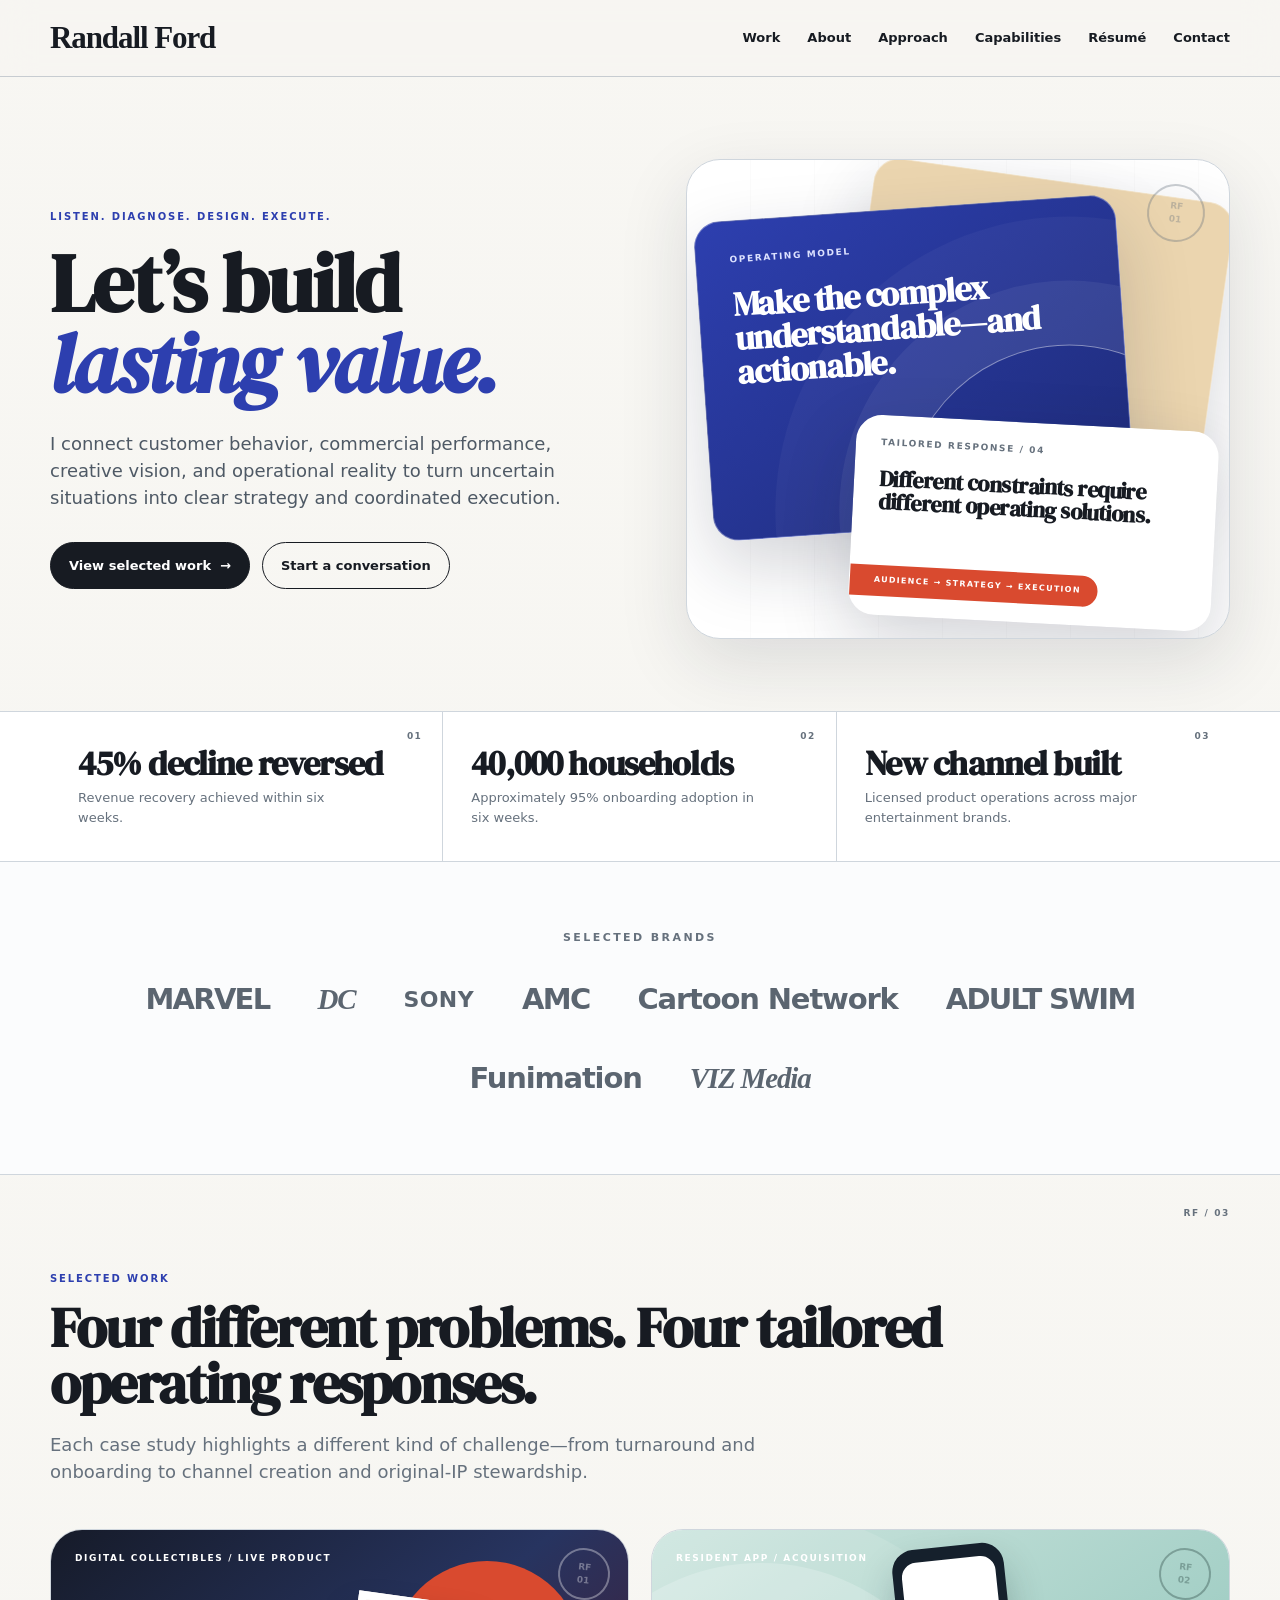
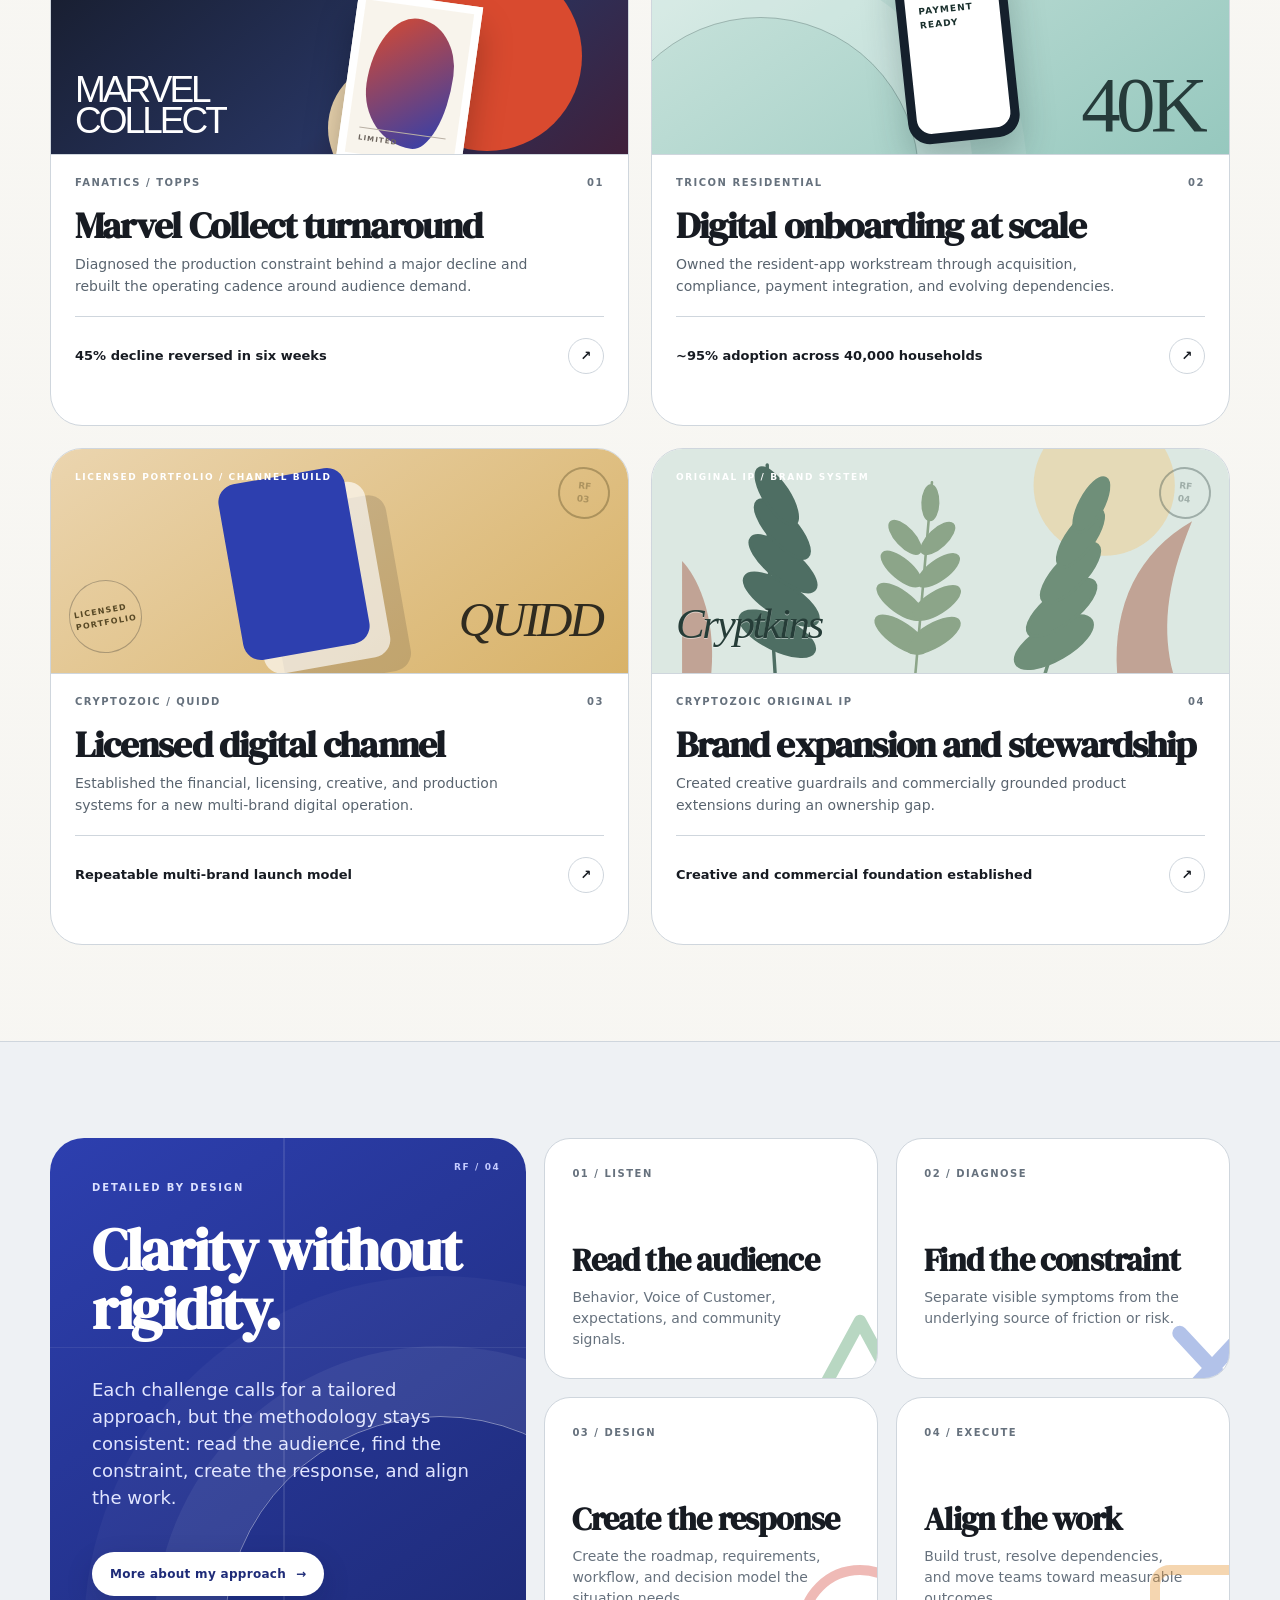
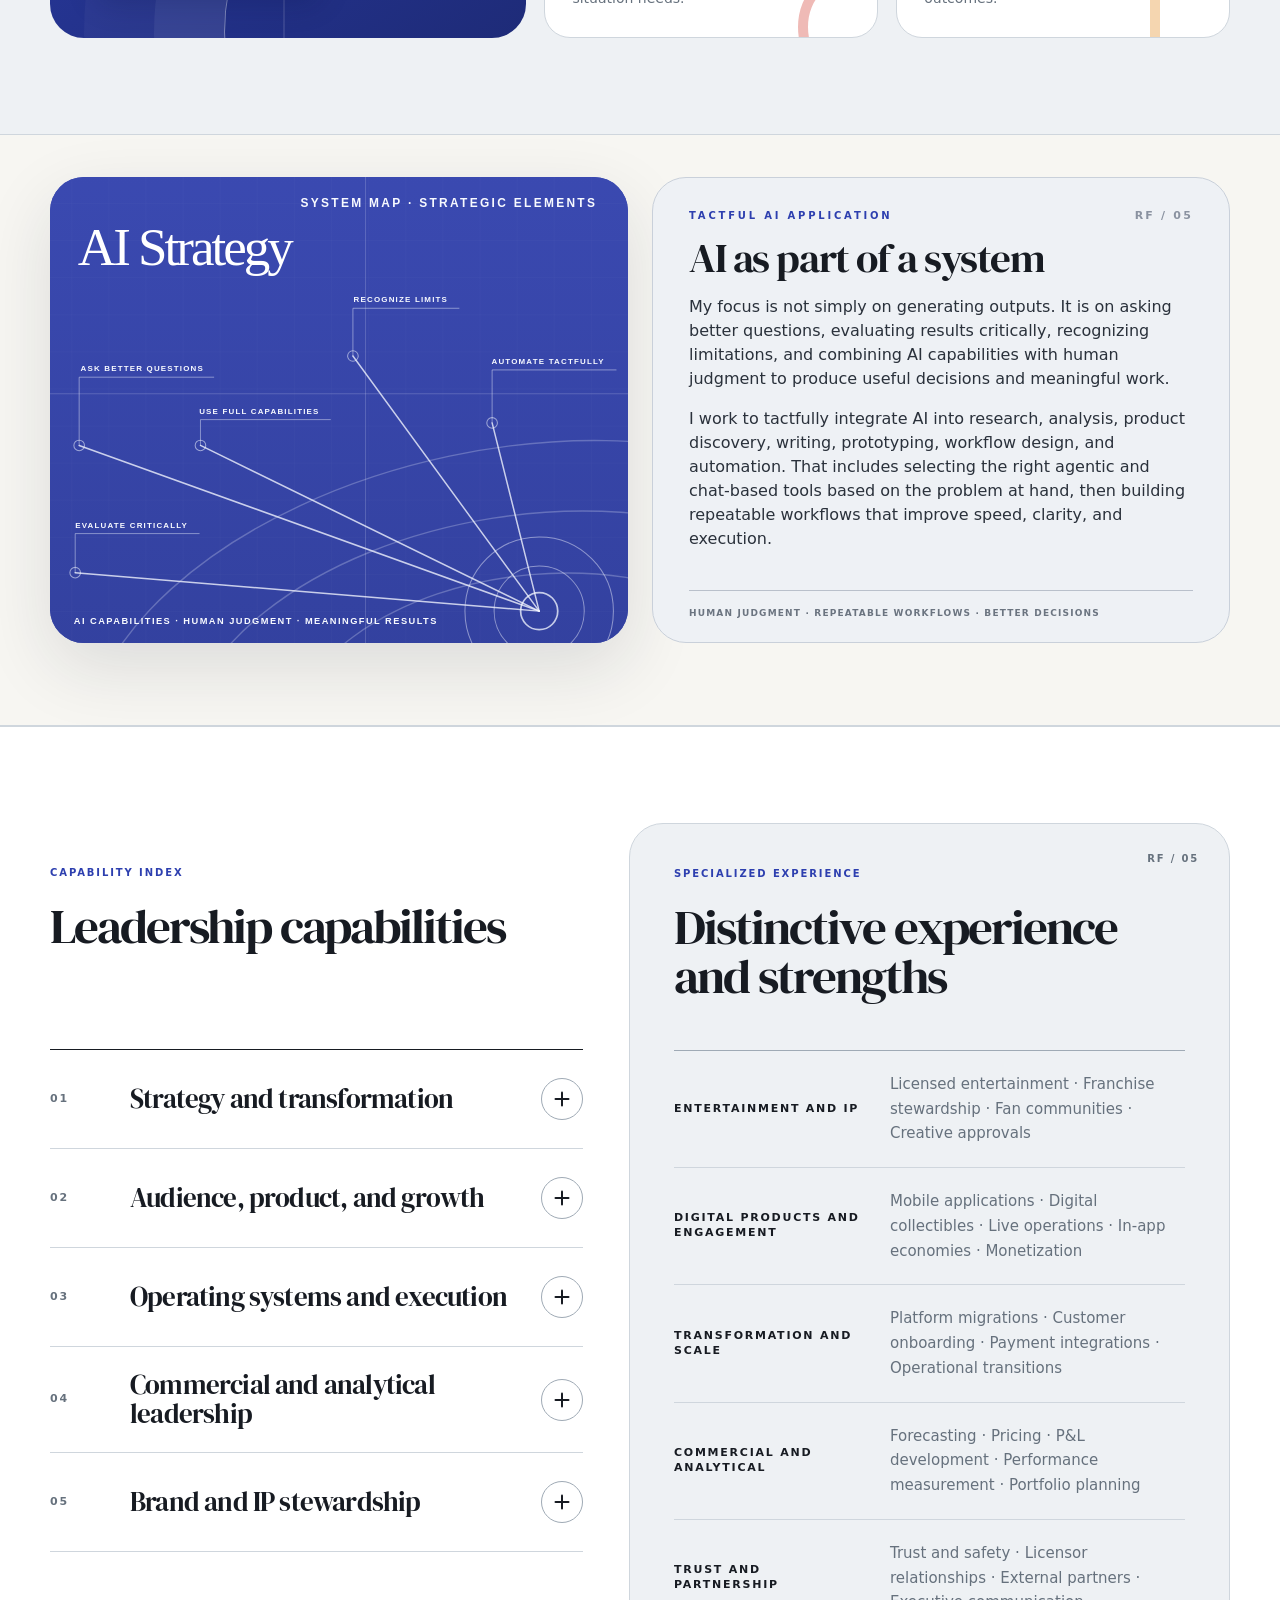
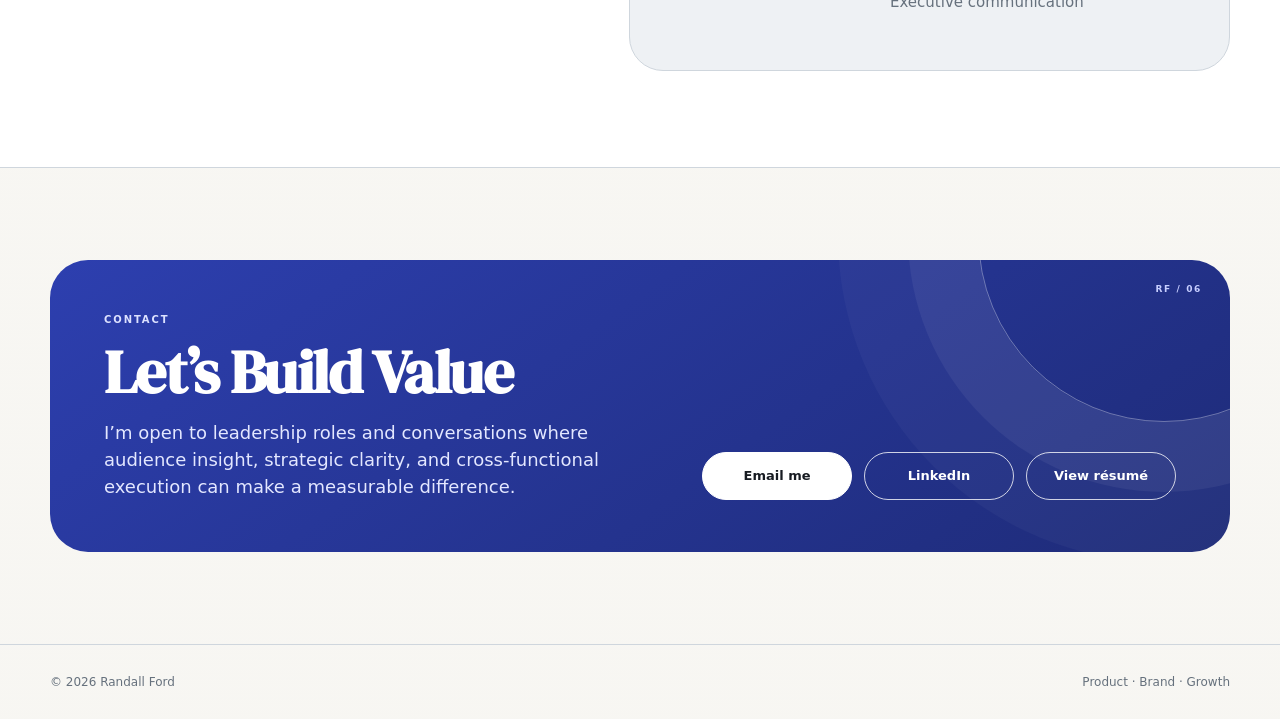
==== index.html @ 9a91af8d "Removing an extraneous line Removing an extraneous line" ====
<!DOCTYPE html>

<html lang="en">
<head>
<meta charset="utf-8"/>
<meta content="width=device-width,initial-scale=1" name="viewport"/>
<title>Randall Ford — Product, Brand, and Growth Leadership</title>
<link href="https://rchhf-7.github.io/" rel="canonical"/>
<meta content="website" property="og:type"/>
<meta content="https://rchhf-7.github.io/" property="og:url"/>
<meta content="Randall Ford — Product, Brand, and Growth Leadership" property="og:title"/>
<meta content="Product, brand, and growth leadership across entertainment, gaming, licensed brands, and digital products." property="og:description"/>
<meta content="summary_large_image" name="twitter:card"/>
<link href="data:image/svg+xml,%3Csvg xmlns='http://www.w3.org/2000/svg' viewBox='0 0 32 32'%3E%3Crect width='32' height='32' rx='7' fill='%231E2B78'/%3E%3Ccircle cx='24' cy='9' r='3' fill='%23D94A2F'/%3E%3Ctext x='6' y='24' font-family='Georgia,serif' font-size='20' font-weight='700' fill='%23FFFFFF'%3ER%3C/text%3E%3C/svg%3E" rel="icon"/>
<link href="apple-touch-icon.png" rel="apple-touch-icon"/>
<meta content="Product, brand, and growth leadership across entertainment, gaming, licensed brands, and digital products." name="description"/>
<link href="https://fonts.googleapis.com" rel="preconnect"/>
<link crossorigin="" href="https://fonts.gstatic.com" rel="preconnect"/>
<link href="https://fonts.googleapis.com/css2?family=DM+Serif+Display:ital@0;1&amp;display=swap" rel="stylesheet"/>
<style>
:root{
  --paper:#F7F6F2;
  --paper-2:#EEF1F4;
  --paper-3:#E5E9ED;
  --ink:#171B22;
  --ink-2:#2A313B;
  --muted:#66717D;
  --line:#CFD6DD;
  --line-dark:#9FAAB5;
  --ultra:#2D3FAF;
  --ultra-dark:#1E2B78;
  --ultra-soft:#E5E9FF;
  --vermilion:#D94A2F;
  --mint:#CFE5DE;
  --sand:#EBD5AF;
  --lilac:#D9CCEA;
  --rose:#E8C9D2;
  --white:#FFFFFF;
  --shadow:0 24px 70px rgba(27,34,48,.12);
  --max:1180px;
}
*{box-sizing:border-box}
html{scroll-behavior:smooth}
body{
  margin:0;
  background:
    linear-gradient(rgba(247,246,242,.96),rgba(247,246,242,.96)),
    repeating-linear-gradient(0deg,rgba(23,27,34,.035) 0 1px,transparent 1px 5px);
  color:var(--ink);
  font-family:Inter, ui-sans-serif, system-ui,-apple-system,BlinkMacSystemFont,"Segoe UI",sans-serif;
  line-height:1.5;
}
a{color:inherit;text-decoration:none}
button{font:inherit}
img{max-width:100%;display:block}
.wrap{width:min(var(--max),calc(100% - 48px));margin-inline:auto}
.serif{font-family:"Bodoni 72","Bodoni MT",Didot,Georgia,serif}
.skip{position:absolute;left:-999px;top:auto}
.skip:focus{left:12px;top:12px;background:white;border:1px solid var(--ink);padding:10px 14px;z-index:1000}

/* nav */
.nav{
  position:sticky;top:0;z-index:40;
  background:rgba(247,246,242,.9);
  backdrop-filter:blur(16px);
  border-bottom:1px solid rgba(159,170,181,.55);
}
.nav__inner{height:76px;display:flex;align-items:center;justify-content:space-between;gap:24px}
.brand{
  font-family:"Bodoni 72","Bodoni MT",Didot,Georgia,serif;
  font-weight:700;font-size:31px;letter-spacing:-.045em;
}
.nav__links{display:flex;gap:27px;align-items:center;font-size:13px;font-weight:750}
.nav__links a{position:relative}
.nav__links a:after{content:"";position:absolute;left:0;right:100%;bottom:-6px;height:1px;background:var(--ultra);transition:.22s}
.nav__links a:hover:after{right:0}
.nav__index{font-size:10px;letter-spacing:.18em;text-transform:uppercase;color:var(--muted);font-weight:800}
.nav__toggle{display:none;border:0;background:none;font-size:24px}

/* recurring labels */
.kicker,.eyebrow{
  font-size:10px;font-weight:850;text-transform:uppercase;letter-spacing:.19em;color:var(--ultra);
}
.editorial-index{
  font-size:10px;font-weight:850;text-transform:uppercase;letter-spacing:.17em;color:var(--muted);
}
.rule-label{display:flex;align-items:center;gap:14px}
.rule-label:after{content:"";height:1px;background:var(--line);flex:1}

/* hero */
.hero{padding:82px 0 72px;overflow:hidden}
.hero__grid{display:grid;grid-template-columns:1.02fr .98fr;gap:70px;align-items:center}
.hero__copy{position:relative}
.hero__copy:before{
  content:"RF / 01";position:absolute;right:10px;top:0;
  font-size:10px;font-weight:800;letter-spacing:.18em;color:var(--muted);
}
.hero h1{
  font-family:"Bodoni 72","Bodoni MT",Didot,Georgia,serif;
  font-size:clamp(58px,6.4vw,96px);
  line-height:.94;letter-spacing:-.058em;
  margin:19px 0 26px;max-width:790px;
}
.hero h1 em{font-style:italic;color:var(--ultra)}
.hero__lead{font-size:18px;color:#4E5965;max-width:680px;margin:0 0 31px}
.hero__actions{display:flex;gap:12px;flex-wrap:wrap}
.btn{
  display:inline-flex;align-items:center;justify-content:center;gap:9px;
  border:1px solid var(--ink);border-radius:999px;
  padding:13px 18px;font-size:13px;font-weight:850;
  transition:.22s ease;
}
.btn:hover{transform:translateY(-2px)}
.btn--primary{background:var(--ink);color:white}
.btn--light{background:white;border-color:white;color:var(--ink)}
.btn--ghost{background:transparent}

/* Hero art */
.hero-art{
  min-height:550px;position:relative;border:1px solid var(--line);
  border-radius:34px;background:var(--white);overflow:hidden;box-shadow:var(--shadow);
}
.hero-art:before{
  content:"";position:absolute;inset:0;
  background:repeating-linear-gradient(90deg,transparent 0 63px,rgba(23,27,34,.035) 64px);
  pointer-events:none;
}
.art-sheet{
  position:absolute;border:1px solid rgba(255,255,255,.35);border-radius:26px;
  box-shadow:0 28px 70px rgba(24,30,50,.18);
}
.art-sheet--back{
  width:67%;height:63%;right:2%;top:4%;
  background:var(--sand);transform:rotate(8deg);
}
.art-sheet--mid{
  width:72%;height:68%;left:4%;top:13%;
  background:linear-gradient(145deg,var(--ultra),var(--ultra-dark));color:white;
  transform:rotate(-4deg);padding:34px;overflow:hidden;
}
.art-sheet--mid:before{
  content:"";position:absolute;width:330px;height:330px;border-radius:50%;
  right:-100px;bottom:-160px;border:1px solid rgba(255,255,255,.45);
  box-shadow:0 0 0 64px rgba(255,255,255,.06),0 0 0 128px rgba(255,255,255,.035);
}
.art-sheet--mid small{font-size:9px;text-transform:uppercase;letter-spacing:.18em;font-weight:850;color:#DDE2FF}
.art-sheet--mid strong{
  display:block;font-family:"Bodoni 72","Bodoni MT",Didot,Georgia,serif;
  font-size:43px;line-height:.99;letter-spacing:-.045em;
  margin-top:102px;max-width:350px;position:relative;
}
.art-sheet--front{
  width:59%;height:45%;right:6%;bottom:6%;
  background:white;transform:rotate(3deg);padding:26px;
}
.art-sheet--front .tiny{font-size:9px;letter-spacing:.18em;text-transform:uppercase;color:var(--muted);font-weight:850}
.art-sheet--front h3{
  font-family:"Bodoni 72","Bodoni MT",Didot,Georgia,serif;
  font-size:31px;line-height:1.02;margin:45px 0 12px;letter-spacing:-.035em;
}
.art-sheet--front p{font-size:13px;color:var(--muted);max-width:290px}
.art-tab{
  position:absolute;left:0;bottom:20px;background:var(--vermilion);color:white;
  padding:9px 16px 9px 20px;font-size:9px;font-weight:850;text-transform:uppercase;letter-spacing:.16em;
  border-radius:0 999px 999px 0;
}
.art-stamp{
  position:absolute;right:24px;top:24px;width:58px;height:58px;border:1px solid var(--line-dark);
  border-radius:50%;display:grid;place-items:center;font-size:9px;font-weight:900;color:var(--muted);
  transform:rotate(10deg);
}

/* proof */
.proof{background:white;border-block:1px solid var(--line)}
.proof__grid{display:grid;grid-template-columns:repeat(3,1fr)}
.proof__item{padding:34px 28px;border-right:1px solid var(--line);position:relative}
.proof__item:last-child{border-right:0}
.proof__item:before{
  content:attr(data-index);position:absolute;right:20px;top:18px;
  font-size:9px;font-weight:850;letter-spacing:.16em;color:var(--muted)
}
.proof__item strong{
  display:block;font-family:"Bodoni 72","Bodoni MT",Didot,Georgia,serif;
  font-size:34px;line-height:1.02;letter-spacing:-.035em;
}
.proof__item span{display:block;color:var(--muted);font-size:13px;margin-top:8px;max-width:290px}

/* brands */
.brands{padding:68px 0 73px;background:#FBFCFD;border-bottom:1px solid var(--line)}
.brands__title{text-align:center;color:var(--muted);font-size:11px;font-weight:900;text-transform:uppercase;letter-spacing:.22em;margin-bottom:31px}
.brands__row{
  display:flex;justify-content:center;align-items:center;gap:36px 48px;flex-wrap:wrap;
}
.brands__row span{color:#5B6570;font-size:29px;letter-spacing:-.04em;font-weight:800;white-space:nowrap}
.brands__row .serifmark{font-family:Georgia,serif;font-style:italic;font-weight:700}
.brands__row .wide{letter-spacing:.02em;font-size:22px}
.brands__row .condensed{font-stretch:condensed;text-transform:uppercase;letter-spacing:-.06em}

/* sections */
.section{padding:96px 0}
.section--cool{background:var(--paper-2);border-block:1px solid var(--line)}
.section__head{
  display:grid;grid-template-columns:.72fr 1.28fr;gap:70px;align-items:start;margin-bottom:43px
}
.section__head h2,.work__intro h2{
  font-family:"Bodoni 72","Bodoni MT",Didot,Georgia,serif;
  font-size:56px;line-height:1;letter-spacing:-.045em;margin:14px 0 0;
}
.section__head p{font-size:19px;color:var(--muted);margin:8px 0 0;max-width:720px}
.section__head strong{color:var(--ink)}

/* operating model */
.operating{
  display:grid;grid-template-columns:.82fr 1.18fr;gap:18px;
}
.operating__feature{
  min-height:500px;border-radius:34px;padding:42px;
  background:linear-gradient(145deg,var(--ultra),var(--ultra-dark));color:white;
  position:relative;overflow:hidden;
}
.operating__feature:before{
  content:"";position:absolute;inset:0;
  background:
    linear-gradient(90deg,transparent 0 49%,rgba(255,255,255,.1) 49% 49.3%,transparent 49.3%),
    linear-gradient(0deg,transparent 0 58%,rgba(255,255,255,.08) 58% 58.3%,transparent 58.3%);
}
.operating__feature:after{
  content:"";position:absolute;width:430px;height:430px;border-radius:50%;
  right:-130px;bottom:-210px;border:1px solid rgba(255,255,255,.42);
  box-shadow:0 0 0 70px rgba(255,255,255,.06),0 0 0 140px rgba(255,255,255,.035);
}
.operating__feature .eyebrow{color:#DBE0FF}
.operating__feature h2{
  font-family:"Bodoni 72","Bodoni MT",Didot,Georgia,serif;
  font-size:58px;line-height:.98;letter-spacing:-.045em;
  margin:26px 0 20px;max-width:560px;position:relative
}
.operating__feature p{font-size:18px;color:#E1E5FF;max-width:520px;position:relative}
.operating__feature .feature-index{
  position:absolute;right:26px;top:23px;font-size:9px;letter-spacing:.18em;color:#C5CCFF;font-weight:850
}
.operating__steps{display:grid;grid-template-columns:1fr 1fr;gap:18px}
.step{
  background:white;border:1px solid var(--line);border-radius:26px;
  padding:27px;min-height:240px;position:relative;overflow:hidden;
  transition:.24s ease;
}
.step:hover{transform:translateY(-4px);box-shadow:0 18px 42px rgba(27,34,48,.1)}
.step:after{
  content:"";position:absolute;width:120px;height:120px;border-radius:50%;
  right:-50px;bottom:-60px;background:var(--ultra-soft);transition:.24s
}
.step:hover:after{transform:scale(1.18)}
.step__num{font-size:10px;font-weight:900;letter-spacing:.15em;color:var(--muted);text-transform:uppercase}
.step h3{
  font-family:"Bodoni 72","Bodoni MT",Didot,Georgia,serif;
  font-size:32px;line-height:1.03;margin:63px 0 10px;letter-spacing:-.035em;
}
.step p{font-size:14px;color:var(--muted);margin:0;max-width:260px}

/* work */
.work__intro{max-width:920px;margin-bottom:44px}
.work__intro p{font-size:18px;color:var(--muted);max-width:720px}
.work__grid{display:grid;grid-template-columns:1fr 1fr;gap:22px}
.case{
  min-height:465px;border:1px solid var(--line);border-radius:32px;background:white;
  position:relative;overflow:hidden;display:flex;flex-direction:column;
  transition:.28s ease;
}
.case:hover{transform:translateY(-5px);box-shadow:0 25px 65px rgba(27,34,48,.14)}
.case__visual{height:225px;position:relative;overflow:hidden;border-bottom:1px solid var(--line)}
.case__meta{display:flex;justify-content:space-between;align-items:center;padding:24px 28px 0}
.case__company{
  font-size:10px;font-weight:900;letter-spacing:.15em;text-transform:uppercase;color:var(--muted)
}
.case__number{font-size:10px;font-weight:900;letter-spacing:.16em;color:var(--muted)}
.case__body{padding:20px 28px 28px;display:flex;flex-direction:column;flex:1}
.case h3{
  font-family:"Bodoni 72","Bodoni MT",Didot,Georgia,serif;
  font-size:40px;line-height:1;letter-spacing:-.04em;margin:0 0 13px;
}
.case__body p{font-size:15px;color:#59646F;margin:0;max-width:470px}
.case__result{
  margin-top:auto;padding-top:25px;font-size:13px;font-weight:900;display:flex;justify-content:space-between;align-items:center
}
.case__result:after{content:"↗";width:34px;height:34px;border:1px solid var(--line);border-radius:50%;display:grid;place-items:center}
.case__hover{
  position:absolute;inset:auto 0 0;background:rgba(23,27,34,.96);color:white;
  padding:22px 28px;transform:translateY(100%);transition:.28s ease;
  font-size:12px;line-height:1.65;letter-spacing:.01em;
}
.case:hover .case__hover{transform:none}

/* project visuals */
.visual-label{
  position:absolute;left:24px;top:22px;color:white;font-size:9px;letter-spacing:.18em;text-transform:uppercase;font-weight:900;z-index:4
}
.visual-stamp{
  position:absolute;right:18px;top:18px;width:52px;height:52px;border:1px solid rgba(255,255,255,.5);
  color:white;border-radius:50%;display:grid;place-items:center;font-size:9px;font-weight:900;transform:rotate(8deg);z-index:4
}
.visual--marvel{background:linear-gradient(140deg,#161B29,#273460 60%,#40203B)}
.visual--marvel:before{
  content:"";position:absolute;width:190px;height:190px;border-radius:50%;right:8%;top:14%;
  background:var(--vermilion);box-shadow:-92px 72px 0 -28px var(--sand);
}
.visual--marvel:after{
  content:"MARVEL\A COLLECT";white-space:pre;position:absolute;left:24px;bottom:18px;color:white;
  font-family:"Arial Black",Arial,sans-serif;font-size:37px;line-height:.82;letter-spacing:-.08em
}
.marvel-card{
  position:absolute;right:27%;bottom:-14px;width:125px;height:170px;background:#F8F4EC;border:8px solid white;
  transform:rotate(8deg);box-shadow:0 22px 35px rgba(0,0,0,.28)
}
.marvel-card:before{content:"";position:absolute;inset:12px;background:linear-gradient(145deg,#D94A2F,#2D3FAF);border-radius:50% 50% 38% 62%/55% 40% 60% 45%}
.marvel-card:after{content:"LIMITED";position:absolute;left:11px;right:11px;bottom:11px;border-top:1px solid #B9B0A5;padding-top:5px;font-size:7px;letter-spacing:.16em;font-weight:900;color:#6D655E}

.visual--tricon{background:linear-gradient(145deg,#CDE5DE,#96C8BE)}
.visual--tricon:before{
  content:"";position:absolute;width:315px;height:315px;border-radius:50%;left:-50px;bottom:-180px;
  border:1px solid rgba(23,27,34,.22);box-shadow:0 0 0 54px rgba(255,255,255,.2),0 0 0 108px rgba(255,255,255,.1)
}
.visual--tricon:after{
  content:"40K";position:absolute;right:26px;bottom:10px;color:#263B3A;
  font-family:"Bodoni 72",Didot,Georgia,serif;font-size:79px;line-height:1;letter-spacing:-.06em
}
.tricon-phone{
  position:absolute;width:112px;height:195px;left:43%;top:16px;background:#15202C;border-radius:22px;padding:8px;
  transform:rotate(-6deg);box-shadow:0 20px 35px rgba(24,47,46,.25)
}
.tricon-phone:before{content:"";position:absolute;inset:13px 9px 10px;background:white;border-radius:15px}
.tricon-phone:after{
  content:"PAYMENT\A READY";white-space:pre;position:absolute;left:22px;top:56px;color:#1A302D;
  font-size:9px;font-weight:900;letter-spacing:.12em;line-height:1.55
}

.visual--quidd{background:linear-gradient(145deg,#EBD5AF,#D8B268)}
.visual--quidd:before{
  content:"";position:absolute;width:128px;height:178px;left:31%;top:26px;border-radius:18px;
  background:var(--ultra);transform:rotate(-10deg);box-shadow:18px 17px 0 rgba(255,255,255,.65),36px 34px 0 rgba(23,27,34,.14)
}
.visual--quidd:after{
  content:"QUIDD";position:absolute;right:26px;bottom:16px;color:#2F2B20;
  font-family:"Bodoni 72",Didot,Georgia,serif;font-size:49px;font-style:italic;letter-spacing:-.06em
}
.quidd-seal{
  position:absolute;left:18px;bottom:20px;width:73px;height:73px;border-radius:50%;border:1px solid rgba(23,27,34,.28);
  display:grid;place-items:center;color:#574825;font-size:8px;font-weight:900;letter-spacing:.15em;transform:rotate(-10deg)
}

.visual--cryptkins{background:linear-gradient(145deg,#E8C9D2,#D9CCEA)}
.visual--cryptkins:before{
  content:"";position:absolute;width:165px;height:125px;border-radius:54% 46% 42% 58%;
  background:#513A73;left:41%;top:55px;transform:rotate(-5deg);
}
.visual--cryptkins:after{
  content:"";position:absolute;width:31px;height:31px;border-radius:50%;background:white;left:49%;top:91px;
  box-shadow:53px 0 0 white,9px 5px 0 -9px #171B22,62px 5px 0 -9px #171B22;
}
.cryptkins-horns:before,.cryptkins-horns:after{
  content:"";position:absolute;width:38px;height:48px;background:#513A73;top:37px;border-radius:70% 30% 70% 30%
}
.cryptkins-horns:before{left:44%;transform:rotate(-28deg)}
.cryptkins-horns:after{left:59%;transform:rotate(28deg) scaleX(-1)}
.cryptkins-title{
  position:absolute;left:24px;bottom:17px;font-family:"Bodoni 72",Didot,Georgia,serif;
  color:#352640;font-size:44px;font-style:italic;letter-spacing:-.06em
}

/* capability index */
.capability{
  background:white;border-block:1px solid var(--line);
}
.capability__grid{display:grid;grid-template-columns:1.05fr .95fr;gap:70px}
.capability h2{
  font-family:"Bodoni 72","Bodoni MT",Didot,Georgia,serif;
  font-size:55px;line-height:1;letter-spacing:-.045em;margin:14px 0 35px;
}
.cap-list{border-top:1px solid var(--ink)}
.cap-row{
  display:grid;grid-template-columns:52px 1fr auto;gap:18px;align-items:center;
  padding:23px 0;border-bottom:1px solid var(--line)
}
.cap-row span{font-size:10px;letter-spacing:.15em;font-weight:900;color:var(--muted)}
.cap-row strong{font-family:"Bodoni 72",Didot,Georgia,serif;font-size:28px;letter-spacing:-.025em}
.cap-row i{
  font-style:normal;width:36px;height:36px;border:1px solid var(--line);border-radius:50%;display:grid;place-items:center;color:var(--ultra)
}
.exp-card{
  background:var(--paper-2);border:1px solid var(--line);border-radius:30px;padding:34px;position:relative;overflow:hidden
}
.exp-card:after{
  content:"RF / 05";position:absolute;right:23px;top:20px;font-size:9px;letter-spacing:.18em;color:var(--muted);font-weight:900
}
.exp-card h3{
  font-family:"Bodoni 72",Didot,Georgia,serif;font-size:36px;line-height:1.04;margin:15px 0 27px;letter-spacing:-.035em
}
.exp-group{display:grid;grid-template-columns:130px 1fr;gap:24px;padding:16px 0;border-top:1px solid var(--line)}
.exp-group b{font-size:10px;letter-spacing:.14em;text-transform:uppercase}
.exp-group p{margin:0;color:var(--muted);font-size:14px}

/* CTA */
.cta{padding:92px 0}
.cta__card{
  background:linear-gradient(145deg,var(--ultra),var(--ultra-dark));color:white;border-radius:38px;
  padding:58px 62px;display:grid;grid-template-columns:1fr auto;gap:48px;align-items:end;position:relative;overflow:hidden
}
.cta__card:before{
  content:"";position:absolute;width:370px;height:370px;border-radius:50%;right:-120px;top:-210px;
  border:1px solid rgba(255,255,255,.35);box-shadow:0 0 0 70px rgba(255,255,255,.055),0 0 0 140px rgba(255,255,255,.03)
}
.cta__card:after{content:"RF / 06";position:absolute;right:28px;top:23px;font-size:9px;letter-spacing:.18em;color:#C7CEFF;font-weight:900}
.cta h2{
  font-family:"Bodoni 72","Bodoni MT",Didot,Georgia,serif;
  font-size:61px;line-height:.98;letter-spacing:-.045em;margin:15px 0 18px
}
.cta p{font-size:18px;color:#E3E7FF;max-width:760px;margin:0}
.footer{padding:28px 0;border-top:1px solid var(--line);color:var(--muted);font-size:12px}
.footer__inner{display:flex;justify-content:space-between;gap:20px}

/* responsive */
@media(max-width:980px){
  .hero__grid,.section__head,.operating,.capability__grid{grid-template-columns:1fr}
  .hero-art{min-height:500px}
  .proof__grid{grid-template-columns:1fr}
  .proof__item{border-right:0;border-bottom:1px solid var(--line)}
  .proof__item:last-child{border-bottom:0}
  .operating__feature{min-height:420px}
  .work__grid{grid-template-columns:1fr}
  .case{min-height:445px}
}
@media(max-width:720px){
  .wrap{width:min(var(--max),calc(100% - 28px))}
  .nav__links{display:none}
  .nav__toggle{display:block}
  .nav__index{display:none}
  .hero{padding:52px 0 56px}
  .hero__grid{gap:40px}
  .hero h1{font-size:52px}
  .hero__lead{font-size:16px}
  .hero__copy:before{display:none}
  .hero-art{min-height:420px;border-radius:26px}
  .art-sheet--back{width:72%;height:58%;right:-4%;top:4%}
  .art-sheet--mid{width:78%;height:66%;left:2%;padding:25px}
  .art-sheet--mid strong{font-size:34px;margin-top:74px}
  .art-sheet--front{width:72%;height:44%;right:3%;padding:20px}
  .art-sheet--front h3{font-size:25px;margin-top:32px}
  .art-stamp{width:48px;height:48px}
  .brands{padding:55px 0}
  .brands__row{gap:22px 28px}
  .brands__row span{font-size:24px}
  .section{padding:70px 0}
  .section__head h2,.work__intro h2,.capability h2{font-size:44px}
  .section__head{gap:18px;margin-bottom:32px}
  .section__head p{font-size:16px}
  .operating__feature{padding:31px;min-height:385px;border-radius:28px}
  .operating__feature h2{font-size:45px}
  .operating__steps{grid-template-columns:1fr}
  .step{min-height:195px}
  .step h3{margin-top:42px}
  .case{min-height:470px;border-radius:26px}
  .case__visual{height:215px}
  .case__meta{padding:21px 23px 0}
  .case__body{padding:18px 23px 24px}
  .case h3{font-size:36px}
  .case__hover{position:static;transform:none;background:var(--paper-2);color:var(--muted);padding:15px 23px;font-size:11px;border-top:1px solid var(--line)}
  .case:hover{transform:none}
  .case__result{margin-top:24px}
  .capability__grid{gap:45px}
  .cap-row strong{font-size:23px}
  .exp-card{padding:28px 24px}
  .exp-group{grid-template-columns:1fr;gap:7px}
  .cta{padding:70px 0}
  .cta__card{grid-template-columns:1fr;padding:38px 30px;border-radius:28px}
  .cta h2{font-size:46px}
  .footer__inner{display:block}
}
@media(prefers-reduced-motion:reduce){
  *{scroll-behavior:auto!important;transition:none!important}
}

/* === V4 targeted reference reverts === */
/* Microbrand circle: V1 geometry, heavier 35% watermark line. */
.art-stamp,
.visual-stamp{
  border-width:2px !important;
  border-style:solid !important;
  border-color:currentColor !important;
  opacity:.35;
  transform:rotate(6deg);
  box-shadow:none !important;
}

/* Mobile-first hero card composition: preserve V1 stack, keep all copy legible. */
.hero-art{min-height:470px}
.art-sheet--back{width:70%;height:57%;right:1%;top:4%}
.art-sheet--mid{width:78%;height:64%;left:3%;top:12%;padding:28px}
.art-sheet--mid strong{font-size:36px;line-height:1.03;margin-top:64px;max-width:360px}
.art-sheet--front{width:67%;height:39%;right:3%;bottom:5%;padding:22px}
.art-sheet--front h3{font-size:25px;line-height:1.08;margin:26px 0 8px}
.art-sheet--front p{font-size:12px;line-height:1.4;max-width:300px;padding-right:4px}
.art-tab{bottom:13px;font-size:8px}

/* V3 text spacing applied to all V1 case-study cards. */
.case__body{padding:15px 27px 27px;min-height:235px;display:flex;flex-direction:column}
.case h3{font-size:37px;line-height:1.05;margin:0 0 12px}
.case__body p{font-size:15px;line-height:1.55;color:#59646F;margin:0;max-width:470px}
.case__result{margin-top:auto;padding-top:23px}

/* V1 operating-model card with the revised title. */
.section--cool .operating{margin-top:0}
.operating__feature h2{max-width:620px}

/* Botanical Cryptkins image. */
.visual--cryptkins{background:#DCE8E2}
.visual--cryptkins:before,
.visual--cryptkins:after{display:none !important}
.botanical-art{position:absolute;inset:0;width:100%;height:100%;display:block}
.botanical-title{
  position:absolute;left:24px;bottom:16px;z-index:4;
  font-family:"Bodoni 72",Didot,Georgia,serif;
  font-size:43px;font-style:italic;letter-spacing:-.055em;color:#263D38;
  text-shadow:0 1px 0 rgba(255,255,255,.45)
}

/* V1 CTA with three readable actions. */
.cta__buttons{display:flex;gap:12px;align-items:center;justify-content:flex-end;flex-wrap:wrap;position:relative;z-index:2}
.btn--outline-light{color:white;border-color:rgba(255,255,255,.78);background:transparent}
.btn--outline-light:hover{background:rgba(255,255,255,.1)}
.cta__buttons .btn{min-width:120px}

@media(min-width:721px){
  .hero-art{min-height:540px}
  .art-sheet--back{width:67%;height:61%;right:2%;top:4%}
  .art-sheet--mid{width:73%;height:66%;left:4%;top:12%;padding:34px}
  .art-sheet--mid strong{font-size:41px;margin-top:84px;max-width:380px}
  .art-sheet--front{width:62%;height:39%;right:5%;bottom:6%;padding:24px}
  .art-sheet--front h3{font-size:28px;margin-top:31px}
}

@media(max-width:720px){
  .hero-art{min-height:455px}
  .art-sheet--back{width:72%;height:54%;right:-2%;top:4%}
  .art-sheet--mid{width:82%;height:61%;left:2%;top:11%;padding:23px}
  .art-sheet--mid strong{font-size:29px;line-height:1.05;margin-top:53px;max-width:250px}
  .art-sheet--front{width:74%;height:38%;right:2%;bottom:4%;padding:18px}
  .art-sheet--front .tiny{font-size:8px}
  .art-sheet--front h3{font-size:20px;line-height:1.1;margin:18px 0 6px;max-width:235px}
  .art-sheet--front p{font-size:10px;line-height:1.32;max-width:220px}
  .art-tab{left:18px;bottom:10px;padding:7px 12px 7px 14px;font-size:7px}
  .art-stamp{right:13px;top:13px;width:50px;height:50px}

  /* Keep the Marvel wordmark readable over the mobile artwork. */
  .visual--marvel:after{
    left:17px;bottom:15px;z-index:5;
    color:white;
    font-size:27px;line-height:.84;letter-spacing:-.07em;
    text-shadow:0 3px 12px rgba(0,0,0,.34)
  }
  .marvel-card{right:12%;width:104px;height:145px}
  .case__body{padding:14px 23px 16px;min-height:0}
  .case h3{font-size:34px}
  .case__result{margin-top:10px;padding-top:10px;min-height:44px}
  .botanical-title{left:20px;bottom:14px;font-size:36px}
  .cta__card{grid-template-columns:1fr}
  .cta__buttons{justify-content:stretch;width:100%}
  .cta__buttons .btn{width:100%;min-width:0}
}



/* V5 spacing and responsiveness refinements */
.art-sheet--mid strong{
  margin-top:74px;
  max-width:300px;
}
.art-sheet--front{
  height:38%;
  padding:22px;
}
.art-sheet--front h3{
  margin:28px 0 12px;
  max-width:255px;
}
.art-tab{
  bottom:16px;
}

.case{
  min-height:438px;
}
.case__meta{
  padding:20px 24px 0;
}
.case__body{
  padding:16px 24px 22px;
}
.case h3{
  margin:0 0 10px;
}
.case__body p{
  font-size:14px;
  line-height:1.56;
}
.case__result{
  padding-top:18px;
}
.case__hover{
  padding:18px 24px;
}

.cta__card{
  gap:34px;
  padding:52px 54px;
  align-items:start;
}
.cta__card > div:first-child{
  max-width:760px;
}
.cta h2{
  margin:14px 0 16px;
}
.cta p{
  max-width:690px;
  line-height:1.5;
}
.cta__buttons{
  display:grid;
  grid-template-columns:repeat(3, minmax(150px, 1fr));
  gap:12px;
  width:min(100%, 600px);
  justify-content:start;
  align-self:end;
}
.cta__buttons .btn{
  width:100%;
  min-width:0;
  justify-content:center;
}

@media(min-width:721px){
  .art-sheet--mid strong{
    margin-top:60px;
    max-width:320px;
  }
  .art-sheet--front{
    width:61%;
    height:33%;
    right:5%;
    bottom:6%;
    padding:22px;
  }
  .art-sheet--front h3{
    font-size:26px;
    line-height:1.06;
    margin:24px 0 0;
    max-width:300px;
  }
}

@media(max-width:1160px){
  .cta__card{
    grid-template-columns:1fr;
  }
  .cta__buttons{
    width:min(100%, 720px);
    align-self:start;
  }
}

@media(max-width:720px){
  .hero-art{
    min-height:448px;
  }
  .art-sheet--mid{
    width:82%;
    height:60%;
    left:2%;
    top:11%;
    padding:22px;
  }
  .art-sheet--mid strong{
    font-size:28px;
    line-height:1.02;
    margin-top:34px;
    max-width:220px;
  }
  .art-sheet--front{
    width:74%;
    height:31%;
    right:2%;
    bottom:4%;
    padding:16px;
  }
  .art-sheet--front h3{
    font-size:20px;
    line-height:1.08;
    margin:16px 0 0;
    max-width:215px;
  }
  .art-tab{
    font-size:7px;
    padding:8px 12px 8px 16px;
    bottom:12px;
  }

  .case{
    min-height:430px;
  }
  .case__visual{
    height:208px;
  }
  .case__meta{
    padding:18px 20px 0;
  }
  .case__body{
    padding:14px 20px 18px;
  }
  .case h3{
    font-size:34px;
    margin:0 0 8px;
  }
  .case__body p{
    font-size:14px;
    line-height:1.5;
  }
  .case__result{
    padding-top:16px;
  }
  .case__hover{
    padding:14px 20px;
  }

  .cta__card{
    padding:36px 24px;
    gap:24px;
  }
  .cta h2{
    font-size:44px;
  }
  .cta p{
    font-size:16px;
    line-height:1.55;
  }
  .cta__buttons{
    grid-template-columns:1fr;
    width:100%;
  }
}



/* V6: case-card interaction, tighter natural heights, and About section */
.operating__feature{
  display:flex;
  flex-direction:column;
}
.operating__about-link{
  position:relative;
  z-index:2;
  margin-top:auto;
  padding-top:26px;
  color:white;
  font-size:12px;
  font-weight:850;
  letter-spacing:.02em;
  display:inline-flex;
  align-items:center;
  gap:10px;
  width:max-content;
  border-bottom:1px solid rgba(255,255,255,.48);
}
.operating__about-link span{transition:transform .2s ease}
.operating__about-link:hover span{transform:translateX(4px)}

.work__grid{align-items:start}
.case{
  min-height:0;
}
.case__body{
  flex:0;
}
.case__result{
  margin-top:18px;
  padding-top:16px;
  border-top:1px solid var(--line);
  display:grid;
  grid-template-columns:minmax(0,1fr) 36px;
  gap:16px;
  align-items:center;
  min-height:62px;
  font-size:13px;
  font-weight:900;
}
.case__result:after{display:none}
.case__result-copy{
  display:grid;
  grid-template-areas:"copy";
  align-items:center;
  min-width:0;
}
.case__result-primary,
.case__result-detail{
  grid-area:copy;
  transition:opacity .22s ease, transform .22s ease;
}
.case__result-primary{opacity:1;transform:none}
.case__result-detail{
  opacity:0;
  transform:translateY(7px);
  color:var(--ultra);
  font-size:11px;
  line-height:1.45;
  font-weight:800;
  letter-spacing:.01em;
}
.case__arrow{
  width:36px;
  height:36px;
  border:1px solid var(--line);
  border-radius:50%;
  display:grid;
  place-items:center;
  transition:background .22s ease,color .22s ease,border-color .22s ease,transform .22s ease;
}
.case:hover .case__result-primary,
.case:focus-visible .case__result-primary{opacity:0;transform:translateY(-7px)}
.case:hover .case__result-detail,
.case:focus-visible .case__result-detail{opacity:1;transform:none}
.case:hover .case__arrow,
.case:focus-visible .case__arrow{
  background:var(--ink);
  border-color:var(--ink);
  color:white;
  transform:translate(2px,-2px);
}
.case__hover{display:none!important}

@media(max-width:720px){
  .case__result{
    grid-template-columns:minmax(0,1fr) 36px;
    min-height:44px;
    margin-top:10px;
    padding-top:10px;
  }
  .case__result-detail{display:none}
  .case:hover .case__result-primary,
  .case:focus-visible .case__result-primary{opacity:1;transform:none}
}



/* V8: unified display typography */
:root{
  --display:"DM Serif Display", Georgia, serif;
}
.hero h1,
.art-sheet--mid strong,
.art-sheet--front h3,
.proof__item strong,
.section__head h2,
.work__intro h2,
.operating__feature h2,
.step h3,
.case h3,
.capability h2,
.cap-row strong,
.exp-card h3,
.cta h2{
  font-family:var(--display);
  letter-spacing:-.025em;
}
.hero h1{line-height:.98}
.art-sheet--mid strong{line-height:1.01}
.art-sheet--front h3,
.step h3,
.case h3,
.cap-row strong,
.exp-card h3{line-height:1.04}
.proof__item strong,
.section__head h2,
.work__intro h2,
.operating__feature h2,
.capability h2,
.cta h2{line-height:1.01}



/* ===== Shared full-site additions ===== */
.page-main{min-height:70vh}
.nav__toggle{width:42px;height:42px;border:1px solid var(--line);border-radius:50%;align-items:center;justify-content:center;cursor:pointer;color:var(--ink)}
.nav__toggle-lines,.nav__toggle-lines:before,.nav__toggle-lines:after{width:16px;height:1.5px;background:currentColor;display:block;position:relative;transition:.2s}
.nav__toggle-lines:before,.nav__toggle-lines:after{content:"";position:absolute;left:0}.nav__toggle-lines:before{top:-5px}.nav__toggle-lines:after{top:5px}
.nav__toggle[aria-expanded="true"] .nav__toggle-lines{background:transparent}.nav__toggle[aria-expanded="true"] .nav__toggle-lines:before{transform:translateY(5px) rotate(45deg)}.nav__toggle[aria-expanded="true"] .nav__toggle-lines:after{transform:translateY(-5px) rotate(-45deg)}

/* About page */
.about-hero{padding:82px 0 58px;border-bottom:1px solid var(--line)}
.about-hero__grid{display:grid;grid-template-columns:.33fr 1.67fr;gap:70px;align-items:start}
.about-hero h1{font-family:var(--display);font-size:clamp(58px,7vw,94px);line-height:.98;letter-spacing:-.025em;margin:0 0 24px;max-width:980px}
.about-hero__lead{font-size:21px;line-height:1.65;color:#46515D;max-width:860px;margin:0}
.about-story{padding:72px 0 88px}
.about-story__grid{display:grid;grid-template-columns:250px 1fr;gap:72px;align-items:start}
.about-rail{position:sticky;top:112px;border-top:1px solid var(--ink);padding-top:20px}
.about-rail strong{display:block;font-family:var(--display);font-size:28px;line-height:1.08;margin-bottom:14px}
.about-rail p{font-size:13px;color:var(--muted);line-height:1.65;margin:0}
.about-copy{max-width:890px}
.about-copy__intro{font-size:22px;line-height:1.7;color:#3F4954;margin:0 0 52px}
.about-chapter{display:grid;grid-template-columns:72px 1fr;gap:26px;padding:42px 0;border-top:1px solid var(--line)}
.about-chapter__num{font-size:10px;font-weight:900;letter-spacing:.16em;color:var(--ultra);padding-top:9px}
.about-chapter h2{font-family:var(--display);font-size:43px;line-height:1.04;letter-spacing:-.02em;margin:0 0 18px}
.about-chapter p{font-size:17px;color:#535E69;margin:0 0 20px;line-height:1.78}.about-chapter p:last-child{margin-bottom:0}
.about-close{font-family:var(--display);font-size:36px;line-height:1.18;margin:48px 0 0;padding-top:38px;border-top:1px solid var(--ink)}

/* Case-study detail pages */
.detail-hero{padding:52px 0 72px;border-bottom:1px solid var(--line);overflow:hidden}
.back-link{display:inline-flex;gap:8px;align-items:center;font-size:12px;font-weight:850;color:var(--muted);margin-bottom:44px}.back-link:hover{color:var(--ultra)}
.detail-hero__grid{display:grid;grid-template-columns:1.03fr .97fr;gap:64px;align-items:center}
.detail-hero h1{font-family:var(--display);font-size:clamp(56px,6.3vw,90px);line-height:.96;letter-spacing:-.025em;margin:16px 0 22px;max-width:780px}
.detail-lead{font-size:19px;line-height:1.62;color:#4E5965;max-width:720px;margin:0 0 34px}
.detail-facts{display:grid;grid-template-columns:repeat(3,1fr);gap:14px}
.detail-fact{border-top:1px solid var(--line-dark);padding-top:14px}.detail-fact b{display:block;font-size:9px;text-transform:uppercase;letter-spacing:.17em;color:var(--ultra);margin-bottom:7px}.detail-fact span{font-size:13px;color:var(--muted);line-height:1.4}
.detail-art{min-height:500px;border:1px solid var(--line);border-radius:34px;position:relative;overflow:hidden;box-shadow:var(--shadow)}
.detail-art__label{position:absolute;left:28px;top:26px;z-index:4;font-size:9px;letter-spacing:.18em;text-transform:uppercase;font-weight:900}
.detail-art__stamp{position:absolute;right:22px;top:22px;width:64px;height:64px;border:2px solid currentColor;border-radius:50%;display:grid;place-items:center;text-align:center;font-size:9px;line-height:1.45;font-weight:900;opacity:.38;z-index:5;transform:rotate(7deg)}
.detail-art--marvel{background:linear-gradient(145deg,#111827,#273460 56%,#44203D);color:white}.detail-art--marvel:before{content:"";position:absolute;width:340px;height:340px;border-radius:50%;right:-55px;top:80px;background:var(--vermilion);box-shadow:-178px 145px 0 -76px var(--sand)}.detail-art--marvel:after{content:"MARVEL\A COLLECT";white-space:pre;position:absolute;left:34px;bottom:40px;font-family:"Arial Black",Arial,sans-serif;font-size:64px;line-height:.8;letter-spacing:-.085em;color:white}.detail-marvel-card{position:absolute;right:24%;bottom:-28px;width:190px;height:270px;background:#F8F4EC;border:12px solid white;transform:rotate(8deg);box-shadow:0 28px 55px rgba(0,0,0,.34)}.detail-marvel-card:before{content:"";position:absolute;inset:20px;background:linear-gradient(145deg,#D94A2F,#2D3FAF);border-radius:50% 50% 38% 62%/55% 40% 60% 45%}.detail-marvel-card:after{content:"LIMITED RELEASE";position:absolute;left:18px;right:18px;bottom:16px;border-top:1px solid #B9B0A5;padding-top:7px;font-size:8px;letter-spacing:.14em;font-weight:900;color:#6D655E}
.detail-art--tricon{background:linear-gradient(145deg,#D6EBE5,#95C8BD);color:#25413C}.detail-art--tricon:before{content:"";position:absolute;width:520px;height:520px;border-radius:50%;left:-120px;bottom:-310px;border:2px solid rgba(37,65,60,.25);box-shadow:0 0 0 80px rgba(255,255,255,.22),0 0 0 160px rgba(255,255,255,.1)}.detail-art--tricon:after{content:"40K";position:absolute;right:34px;bottom:20px;font-family:var(--display);font-size:118px;line-height:1;letter-spacing:-.055em}.detail-phone{position:absolute;width:170px;height:300px;left:41%;top:75px;background:#15202C;border-radius:34px;padding:12px;transform:rotate(-6deg);box-shadow:0 24px 45px rgba(24,47,46,.28)}.detail-phone:before{content:"";position:absolute;inset:20px 13px 14px;background:white;border-radius:24px}.detail-phone:after{content:"PAYMENT\A READY";white-space:pre;position:absolute;left:36px;top:102px;color:#1A302D;font-size:12px;font-weight:900;letter-spacing:.13em;line-height:1.55}
.detail-art--quidd{background:linear-gradient(145deg,#F0DDB8,#D9B76F);color:#514522}.detail-art--quidd:before{content:"";position:absolute;width:200px;height:280px;left:33%;top:80px;border-radius:28px;background:var(--ultra);transform:rotate(-9deg);box-shadow:28px 28px 0 rgba(255,255,255,.7),56px 56px 0 rgba(23,27,34,.13)}.detail-art--quidd:after{content:"QUIDD";position:absolute;right:34px;bottom:28px;font-family:var(--display);font-style:italic;font-size:85px;letter-spacing:-.055em}.detail-seal{position:absolute;left:30px;bottom:36px;width:95px;height:95px;border:2px solid rgba(81,69,34,.32);border-radius:50%;display:grid;place-items:center;text-align:center;font-size:9px;line-height:1.55;letter-spacing:.15em;font-weight:900;transform:rotate(-9deg)}
.detail-art--cryptkins{background:#DCE8E2;color:#30433F}.detail-botanical{position:absolute;inset:0;width:100%;height:100%}.detail-cryptkins-title{position:absolute;left:36px;bottom:28px;font-family:var(--display);font-style:italic;font-size:78px;letter-spacing:-.04em;color:#263D38;text-shadow:0 1px 0 rgba(255,255,255,.5)}
.detail-body{padding:78px 0 92px}
.detail-layout{display:grid;grid-template-columns:280px minmax(0,1fr);gap:76px;align-items:start}
.detail-rail{position:sticky;top:112px}.detail-stats{display:grid;gap:12px;margin-bottom:34px}.detail-stat{background:var(--paper-2);border:1px solid var(--line);border-radius:20px;padding:20px}.detail-stat strong{display:block;font-family:var(--display);font-size:30px;line-height:1.05;margin-bottom:5px}.detail-stat span{font-size:12px;color:var(--muted)}.detail-rail__label{font-size:9px;font-weight:900;letter-spacing:.17em;text-transform:uppercase;color:var(--ultra);margin:0 0 12px}.detail-tags{display:flex;flex-wrap:wrap;gap:8px}.detail-tags span{border:1px solid var(--line);border-radius:999px;padding:7px 10px;font-size:11px;color:#505B67;background:white}
.detail-content{max-width:800px}.detail-section{padding:0 0 52px;margin:0 0 52px;border-bottom:1px solid var(--line)}.detail-section:last-child{margin-bottom:0}.detail-section h2{font-family:var(--display);font-size:46px;line-height:1.02;letter-spacing:-.022em;margin:13px 0 20px}.detail-section>p{font-size:18px;line-height:1.75;color:#505B67;margin:0}.detail-actions{display:grid;gap:0;border-top:1px solid var(--ink)}.detail-action{display:grid;grid-template-columns:58px 1fr;gap:22px;padding:28px 0;border-bottom:1px solid var(--line)}.detail-action__num{font-size:10px;font-weight:900;letter-spacing:.16em;color:var(--ultra);padding-top:8px}.detail-action h3{font-family:var(--display);font-size:29px;line-height:1.06;margin:0 0 10px}.detail-action p{font-size:15px;line-height:1.65;color:var(--muted);margin:0}.detail-result{background:linear-gradient(145deg,var(--ultra),var(--ultra-dark));color:white;border-radius:28px;padding:34px;position:relative;overflow:hidden}.detail-result:after{content:"RF / RESULT";position:absolute;right:22px;top:18px;font-size:8px;letter-spacing:.16em;color:#C7CEFF;font-weight:900}.detail-result p{font-family:var(--display);font-size:30px;line-height:1.28;margin:0;max-width:680px}
.detail-next{padding:58px 0;border-top:1px solid var(--line);background:white}.detail-next__inner{display:flex;align-items:center;justify-content:space-between;gap:30px}.detail-next small{font-size:9px;text-transform:uppercase;letter-spacing:.17em;color:var(--ultra);font-weight:900}.detail-next h3{font-family:var(--display);font-size:36px;line-height:1.08;margin:8px 0 0}

@media(max-width:980px){
  .detail-hero__grid,.detail-layout,.about-hero__grid,.about-story__grid{grid-template-columns:1fr}
  .detail-art{min-height:460px}.detail-rail,.about-rail{position:static}.detail-layout{gap:42px}.about-story__grid{gap:34px}
}
@media(max-width:720px){
  .nav__inner{position:relative}.nav__links{position:absolute;left:14px;right:14px;top:68px;background:var(--paper);border:1px solid var(--line);border-radius:20px;padding:16px;box-shadow:var(--shadow);display:none;flex-direction:column;align-items:stretch;gap:0}.nav__links.is-open{display:flex}.nav__links a{padding:12px 8px}.nav__toggle{display:flex}
  .about-hero{padding:54px 0 42px}.about-hero__grid{gap:24px}.about-hero h1{font-size:49px}.about-hero__lead{font-size:17px}.about-story{padding:54px 0 66px}.about-copy__intro{font-size:19px;margin-bottom:36px}.about-chapter{grid-template-columns:1fr;gap:9px;padding:32px 0}.about-chapter h2{font-size:36px}.about-chapter p{font-size:16px;line-height:1.7}.about-close{font-size:30px}
  .detail-hero{padding:34px 0 54px}.back-link{margin-bottom:32px}.detail-hero__grid{gap:38px}.detail-hero h1{font-size:49px}.detail-lead{font-size:17px}.detail-facts{grid-template-columns:1fr}.detail-art{min-height:390px;border-radius:26px}.detail-art__stamp{width:54px;height:54px}.detail-art--marvel:after{left:22px;bottom:24px;font-size:43px}.detail-marvel-card{right:9%;width:125px;height:180px}.detail-art--tricon:after{font-size:82px}.detail-phone{width:125px;height:225px;left:36%;top:68px}.detail-phone:after{left:28px;top:78px;font-size:9px}.detail-art--quidd:before{width:140px;height:200px;left:31%;top:78px}.detail-art--quidd:after{font-size:58px}.detail-seal{width:75px;height:75px}.detail-cryptkins-title{left:24px;bottom:22px;font-size:54px}
  .detail-body{padding:56px 0 68px}.detail-layout{gap:34px}.detail-section{padding-bottom:40px;margin-bottom:40px}.detail-section h2{font-size:38px}.detail-section>p{font-size:16px;line-height:1.7}.detail-action{grid-template-columns:1fr;gap:8px;padding:24px 0}.detail-action h3{font-size:26px}.detail-result{padding:28px 24px}.detail-result p{font-size:25px}.detail-next__inner{align-items:flex-start;flex-direction:column}.detail-next h3{font-size:30px}
}


/* ===== Full-site V2.2 refinements ===== */
/* The wordmark uses the name as written, without decorative punctuation. */
.brand{letter-spacing:-.035em}

/* Resume is a standard navigation item, consistent with the rest of the menu. */
.nav__links a{border-radius:0}

/* Homepage section sequence: 01 hero, 03 selected work, 04 approach,
   05 capabilities, 06 contact. The outcomes marker is intentionally omitted. */
.hero__copy:before{display:none}
#work{position:relative}
.section-index{
  position:absolute;
  right:max(24px,calc((100% - var(--max))/2));
  top:16px;
  z-index:3;
  font-size:9px;
  line-height:1;
  font-weight:900;
  letter-spacing:.18em;
  text-transform:uppercase;
  color:var(--muted);
}
#work>.section-index{top:34px}

/* Give the white stacked card a true protected text zone above the orange tab. */
.art-sheet--front{
  display:flex;
  flex-direction:column;
  justify-content:flex-start;
  padding:21px 24px 58px;
}
.art-sheet--front h3{
  margin:18px 0 0;
  max-width:330px;
}
.art-tab{bottom:14px}

/* Four hollow, 40%-opacity operating-model marks. The triangle and X use
   rounded SVG strokes so their points and joins feel softer and more typographic. */
.step:after{
  width:124px;
  height:124px;
  right:-45px;
  bottom:-52px;
  border:0;
  border-radius:0;
  box-shadow:none;
  background:transparent;
  opacity:.4;
  box-sizing:border-box;
}
.step--triangle:after{
  background:#4E9B67;
  -webkit-mask:url("data:image/svg+xml,%3Csvg xmlns='http://www.w3.org/2000/svg' viewBox='0 0 100 100'%3E%3Cpath d='M50 12 L88 82 L12 82 Z' fill='none' stroke='black' stroke-width='10' stroke-linecap='round' stroke-linejoin='round'/%3E%3C/svg%3E") center/contain no-repeat;
  mask:url("data:image/svg+xml,%3Csvg xmlns='http://www.w3.org/2000/svg' viewBox='0 0 100 100'%3E%3Cpath d='M50 12 L88 82 L12 82 Z' fill='none' stroke='black' stroke-width='10' stroke-linecap='round' stroke-linejoin='round'/%3E%3C/svg%3E") center/contain no-repeat;
}
.step--x:after{
  background:#3F67C7;
  -webkit-mask:url("data:image/svg+xml,%3Csvg xmlns='http://www.w3.org/2000/svg' viewBox='0 0 100 100'%3E%3Cpath d='M24 22 L76 78 M76 22 L24 78' fill='none' stroke='black' stroke-width='12' stroke-linecap='round' stroke-linejoin='round'/%3E%3C/svg%3E") center/contain no-repeat;
  mask:url("data:image/svg+xml,%3Csvg xmlns='http://www.w3.org/2000/svg' viewBox='0 0 100 100'%3E%3Cpath d='M24 22 L76 78 M76 22 L24 78' fill='none' stroke='black' stroke-width='12' stroke-linecap='round' stroke-linejoin='round'/%3E%3C/svg%3E") center/contain no-repeat;
}
.step--circle:after{
  border:10px solid #D6534A;
  border-radius:50%;
}
.step--square:after{
  border:10px solid #E59A3B;
  border-radius:20px;
}
.step:hover:after{transform:scale(1.08) rotate(2deg)}

@media(max-width:720px){
  .section-index{
    right:18px;
    top:12px;
  }
  #work>.section-index{top:20px}

  .art-sheet--front{
    height:34%;
    padding:14px 16px 47px;
  }
  .art-sheet--front h3{
    font-size:19px;
    line-height:1.08;
    margin:11px 0 0;
    max-width:225px;
  }
  .art-tab{
    bottom:9px;
    left:13px;
  }

  .step:after{
    width:112px;
    height:112px;
    right:-40px;
    bottom:-46px;
  }
  .step--circle:after,
  .step--square:after{border-width:9px}
}



/* Publish hotfix: accessible expandable leadership capabilities */
.cap-list{border-top:1px solid var(--ink)}
details.cap-row{
  display:block;
  padding:0;
  border-bottom:1px solid var(--line);
}
details.cap-row > summary{
  display:grid;
  grid-template-columns:52px minmax(0,1fr) 36px;
  gap:18px;
  align-items:center;
  padding:23px 0;
  cursor:pointer;
  list-style:none;
  user-select:none;
}
details.cap-row > summary::-webkit-details-marker{display:none}
details.cap-row > summary::marker{content:""}
.cap-row__number{
  font-size:10px;
  letter-spacing:.15em;
  font-weight:900;
  color:var(--muted);
}
details.cap-row summary strong{
  font-family:"DM Serif Display","Bodoni 72",Didot,Georgia,serif;
  font-size:28px;
  line-height:1.08;
  letter-spacing:-.025em;
}
.cap-row__toggle{
  width:36px;
  height:36px;
  border:1px solid var(--line);
  border-radius:50%;
  display:grid;
  place-items:center;
  color:var(--ultra);
  transition:background .2s ease,color .2s ease,border-color .2s ease,transform .2s ease;
}
.cap-row__toggle::before{
  content:"+";
  font-size:20px;
  line-height:1;
  transform:translateY(-1px);
}
details.cap-row[open] .cap-row__toggle{
  background:var(--ultra);
  border-color:var(--ultra);
  color:white;
  transform:rotate(180deg);
}
details.cap-row[open] .cap-row__toggle::before{content:"−"}
.cap-row__detail{
  padding:0 54px 22px 70px;
}
.cap-row__detail p{
  margin:0;
  max-width:650px;
  color:var(--muted);
  font-size:14px;
  line-height:1.65;
}
details.cap-row > summary:hover .cap-row__toggle,
details.cap-row > summary:focus-visible .cap-row__toggle{
  border-color:var(--ultra);
}
details.cap-row > summary:focus-visible{
  outline:2px solid var(--ultra);
  outline-offset:5px;
  border-radius:4px;
}
@media(max-width:720px){
  details.cap-row > summary{
    grid-template-columns:38px minmax(0,1fr) 36px;
    gap:12px;
    padding:20px 0;
  }
  details.cap-row summary strong{font-size:23px}
  .cap-row__detail{padding:0 0 20px 50px}
  .cap-row__detail p{font-size:14px}
}


/* ===== Publish V1.2: hero-card and section-order corrections ===== */
/* White card: the orange ribbon participates in layout instead of covering text. */
.art-sheet--front{
  height:43%;
  padding:22px 24px 18px;
  display:flex;
  flex-direction:column;
  justify-content:flex-start;
  overflow:hidden;
}
.art-sheet--front h3{
  font-size:27px;
  line-height:1.08;
  margin:18px 0 14px;
  max-width:330px;
  padding-bottom:.12em;
}
.art-tab{
  position:relative;
  left:auto;
  bottom:auto;
  flex:0 0 auto;
  align-self:flex-start;
  margin-top:auto;
  margin-left:-24px;
  margin-bottom:0;
  max-width:calc(100% + 24px);
  padding:10px 17px 10px 24px;
  line-height:1.35;
  border-radius:0 999px 999px 0;
}

/* Work now follows Selected Brands; Approach follows Work. */
#work>.section-index{top:34px}

@media(max-width:720px){
  .art-sheet--front{
    width:76%;
    height:43%;
    right:1%;
    bottom:3%;
    padding:15px 17px 13px;
  }
  .art-sheet--front .tiny{
    font-size:8px;
    line-height:1.3;
  }
  .art-sheet--front h3{
    font-size:20px;
    line-height:1.09;
    margin:12px 0 10px;
    max-width:230px;
    padding-bottom:.15em;
  }
  .art-tab{
    margin-left:-17px;
    max-width:calc(100% + 17px);
    padding:8px 12px 8px 17px;
    font-size:7px;
    line-height:1.35;
    letter-spacing:.14em;
  }
}



/* ===== Publish V1.3: responsive protected text zones for stacked hero cards ===== */
.hero-art{
  container-type:inline-size;
  width:100%;
  aspect-ratio:1.15 / 1;
  min-height:480px;
  max-height:620px;
}
.art-sheet--mid{
  width:78%;
  height:67%;
  left:3%;
  top:10%;
  padding:0;
}
.art-sheet--mid small{
  position:absolute;
  left:8%;
  top:10%;
  z-index:2;
}
.art-sheet--mid strong{
  position:absolute;
  left:8%;
  top:27%;
  width:78%;
  max-width:none;
  margin:0;
  font-size:clamp(29px,6.1cqw,44px);
  line-height:1.01;
  letter-spacing:-.035em;
  z-index:2;
}
.art-sheet--front{
  width:66%;
  height:auto;
  min-height:220px;
  right:2.5%;
  top:55%;
  bottom:auto;
  padding:20px 24px 18px;
  overflow:visible;
  display:flex;
  flex-direction:column;
}
.art-sheet--front .tiny{
  flex:0 0 auto;
}
.art-sheet--front h3{
  flex:0 0 auto;
  font-size:clamp(22px,4.1cqw,29px);
  line-height:1.08;
  margin:16px 0 18px;
  max-width:100%;
  padding:0 0 .18em;
}
.art-tab{
  position:relative;
  inset:auto;
  align-self:flex-start;
  flex:0 0 auto;
  margin:auto 0 0 -24px;
  max-width:calc(100% + 24px);
  padding:10px 17px 10px 24px;
  line-height:1.35;
}

@container (max-width:480px){
  .art-sheet--back{width:73%;height:53%;right:-2%;top:3%}
  .art-sheet--mid{
    width:84%;
    height:62%;
    left:1%;
    top:9%;
  }
  .art-sheet--mid small{left:8%;top:10%;font-size:8px}
  .art-sheet--mid strong{
    left:8%;
    top:24%;
    width:77%;
    font-size:clamp(26px,8.2cqw,31px);
    line-height:1.02;
  }
  .art-sheet--front{
    width:78%;
    min-height:176px;
    right:0;
    top:57%;
    padding:14px 17px 12px;
  }
  .art-sheet--front .tiny{font-size:8px;line-height:1.3}
  .art-sheet--front h3{
    font-size:clamp(18px,5.4cqw,21px);
    line-height:1.08;
    margin:11px 0 12px;
    padding-bottom:.18em;
  }
  .art-tab{
    margin-left:-17px;
    max-width:calc(100% + 17px);
    padding:8px 11px 8px 17px;
    font-size:7px;
    line-height:1.35;
    letter-spacing:.13em;
  }
  .art-stamp{right:12px;top:12px;width:48px;height:48px}
}

@container (min-width:481px) and (max-width:700px){
  .art-sheet--mid strong{
    top:21%;
    width:76%;
    font-size:clamp(30px,6.2cqw,41px);
  }
  .art-sheet--front{
    width:67%;
    top:55%;
    min-height:200px;
  }
}

@container (min-width:701px){
  .art-sheet--mid{
    width:73%;
    height:67%;
    left:4%;
  }
  .art-sheet--mid strong{
    top:21%;
    width:78%;
    font-size:44px;
  }
  .art-sheet--front{
    width:59%;
    top:55%;
    min-height:206px;
    right:3%;
  }
}



/* Blue-card copy review preview */
.operating__feature h2{
  text-wrap:balance;
}
.operating__about-link--button{
  border:1px solid rgba(255,255,255,.78);
  border-bottom-width:1px;
  border-radius:999px;
  background:#fff;
  color:var(--ultra-dark);
  padding:12px 17px;
  margin-top:auto;
  font-size:12px;
  font-weight:900;
  letter-spacing:.025em;
  box-shadow:0 10px 28px rgba(8,15,57,.18);
  transition:transform .2s ease,box-shadow .2s ease,background .2s ease;
}
.operating__about-link--button:hover,
.operating__about-link--button:focus-visible{
  transform:translateY(-2px);
  box-shadow:0 14px 34px rgba(8,15,57,.25);
  background:#F4F5FF;
}
.operating__about-link--button:focus-visible{
  outline:3px solid rgba(255,255,255,.45);
  outline-offset:4px;
}



/* Approved hero treatment */
.hero__copy h1 > span,
.hero__copy h1 > em{display:block}
.hero__copy h1{max-width:680px}


/* 2026-06-24 enhancement: cohesive capability index and specialized experience. */
.capability{
  --cap-display-size:clamp(46px,3.85vw,60px);
  --cap-body-size:15px;
  --cap-body-leading:1.65;
  background:white;
  border-block:1px solid var(--line);
}
.capability__grid{
  display:grid;
  grid-template-columns:.94fr 1.06fr;
  gap:46px;
  align-items:stretch;
}
.capability__panel{padding-top:42px}
.capability__header{
  min-height:184px;
  display:flex;
  flex-direction:column;
  justify-content:flex-start;
}
.capability .capability__title{
  font-family:var(--display,"DM Serif Display",Georgia,serif);
  font-size:var(--cap-display-size);
  line-height:.99;
  letter-spacing:-.041em;
  margin:22px 0 32px;
  font-weight:400;
}
.capability .cap-list{border-top:1px solid var(--ink)}
.capability details.cap-row{
  display:block;
  padding:0;
  border-bottom:1px solid var(--line);
}
.capability details.cap-row>summary{
  display:grid;
  grid-template-columns:62px minmax(0,1fr) 42px;
  gap:18px;
  align-items:center;
  min-height:98px;
  padding:24px 0;
  cursor:pointer;
  list-style:none;
  user-select:none;
}
.capability details.cap-row>summary::-webkit-details-marker{display:none}
.capability details.cap-row>summary::marker{content:""}
.capability .cap-row__number{
  font-size:11px;
  letter-spacing:.16em;
  font-weight:800;
  color:var(--muted);
}
.capability details.cap-row summary strong{
  font-family:var(--display,"DM Serif Display",Georgia,serif);
  font-size:clamp(27px,2.05vw,37px);
  line-height:1.06;
  letter-spacing:-.03em;
  font-weight:400;
}
.capability .cap-row__toggle{
  width:42px;
  height:42px;
  aspect-ratio:1;
  border:1px solid var(--line-dark);
  border-radius:50%;
  position:relative;
  display:block;
  color:var(--ink);
  background:white;
  transition:border-color .2s ease,background .2s ease,color .2s ease;
}
.capability .cap-row__toggle::before,
.capability .cap-row__toggle::after{
  content:"";
  position:absolute;
  left:50%;
  top:50%;
  background:currentColor;
  border-radius:999px;
  transform:translate(-50%,-50%);
  transition:transform .22s ease,opacity .22s ease;
}
.capability .cap-row__toggle::before{width:15px;height:2px}
.capability .cap-row__toggle::after{width:2px;height:15px}
.capability details.cap-row[open] .cap-row__toggle{
  background:var(--ultra-soft);
  border-color:var(--ultra);
  color:var(--ultra);
  transform:none;
}
.capability details.cap-row[open] .cap-row__toggle::before{
  content:"";
}
.capability details.cap-row[open] .cap-row__toggle::after{
  transform:translate(-50%,-50%) scaleY(0);
  opacity:0;
}
.capability .cap-row__detail{padding:0 62px 27px 80px}
.capability .cap-row__detail p,
.capability .exp-group p{
  margin:0;
  color:var(--muted);
  font-size:var(--cap-body-size);
  line-height:var(--cap-body-leading);
  font-weight:400;
}
.capability .cap-row__skills{
  display:flex;
  flex-wrap:wrap;
  gap:8px 10px;
  margin:15px 0 0;
  padding:0;
  list-style:none;
}
.capability .cap-row__skills li{
  font-size:11px;
  font-weight:700;
  color:#4e5965;
  background:#f3f5f7;
  border:1px solid #dbe0e5;
  border-radius:999px;
  padding:7px 10px;
}
.capability details.cap-row>summary:hover .cap-row__toggle{border-color:var(--ultra)}
.capability details.cap-row>summary:focus-visible{
  outline:2px solid var(--ultra);
  outline-offset:6px;
  border-radius:5px;
}
.capability .exp-card{
  height:100%;
  background:var(--paper-2);
  border:1px solid var(--line);
  border-radius:34px;
  padding:42px 44px 34px;
  position:relative;
  overflow:hidden;
  display:flex;
  flex-direction:column;
}
.capability .exp-card::after{
  content:"RF / 05";
  position:absolute;
  right:30px;
  top:27px;
  font-size:10px;
  letter-spacing:.18em;
  color:var(--muted);
  font-weight:800;
}
.capability .exp-card .capability__header{padding-right:18px}
.capability .exp-groups{
  border-top:1px solid var(--line-dark);
  display:grid;
  grid-template-rows:repeat(5,minmax(98px,auto));
  flex:1;
}
.capability .exp-group{
  display:grid;
  grid-template-columns:190px minmax(0,1fr);
  gap:26px;
  padding:21px 0;
  border-top:0;
  border-bottom:1px solid var(--line);
  align-items:center;
}
.capability .exp-group:last-child{border-bottom:0}
.capability .exp-group b{
  font-size:11px;
  line-height:1.35;
  letter-spacing:.16em;
  text-transform:uppercase;
}
.capability .exp-group:first-child b{white-space:nowrap}
.capability .experience-title .title-line{display:block;white-space:nowrap}
@media(max-width:1180px){
  .capability{--cap-display-size:clamp(44px,4.1vw,54px)}
  .capability__grid{gap:34px;grid-template-columns:.92fr 1.08fr}
  .capability .exp-card{padding-inline:34px}
  .capability .exp-card .capability__header{padding-right:0}
  .capability .exp-group{grid-template-columns:175px minmax(0,1fr);gap:20px}
}
@media(max-width:980px){
  .capability__grid{grid-template-columns:1fr;gap:48px}
  .capability__panel{padding-top:0}
  .capability__header{min-height:auto}
  .capability .exp-card .capability__header{padding-right:38px}
  .capability .exp-groups{grid-template-rows:none}
}
@media(max-width:720px){
  .capability{--cap-display-size:40px;--cap-body-size:15px}
  .capability .capability__title{margin:18px 0 27px}
  .capability details.cap-row>summary{
    grid-template-columns:38px minmax(0,1fr) 38px;
    gap:11px;
    min-height:0;
    padding:21px 0;
  }
  .capability .cap-row__toggle{width:38px;height:38px}
  .capability details.cap-row summary strong{font-size:24px}
  .capability .cap-row__detail{padding:0 0 21px 49px}
  .capability .exp-card{padding:30px 24px 25px;border-radius:26px}
  .capability .exp-card::after{right:22px;top:20px}
  .capability .exp-card .capability__header{padding-right:42px}
  .capability .experience-title .title-line{display:inline;white-space:normal}
  .capability .experience-title .title-line + .title-line::before{content:" "}
  .capability .exp-group{grid-template-columns:1fr;gap:8px;padding:18px 0;align-items:start}
  .capability .exp-group:first-child b{white-space:normal}
}
@media(prefers-reduced-motion:reduce){
  .capability *{transition:none!important}
}



/* ============================================================
   AI Strategy — approved production treatment
   ============================================================ */
.ai-practice{
  position:relative;
  padding:42px 0 82px;
  background:var(--paper);
  border-bottom:1px solid var(--line);
}
.ai-practice__grid{
  display:grid;
  grid-template-columns:repeat(2,minmax(0,1fr));
  gap:24px;
  align-items:stretch;
}
.ai-practice__visual,
.ai-practice__copy{
  aspect-ratio:1156 / 932;
  min-width:0;
  border-radius:34px;
  overflow:hidden;
}
.ai-practice__visual{
  position:relative;
  background:#3546AD;
  box-shadow:var(--shadow);
}
.ai-practice__visual img{
  position:absolute;
  inset:0;
  display:block;
  width:100%;
  height:100%;
  object-fit:cover;
  object-position:center;
}
.ai-practice__copy{
  position:relative;
  display:flex;
  flex-direction:column;
  padding:30px 36px 22px;
  background:#EEF1F5;
  border:1px solid #C9D0DA;
  color:var(--ink);
}
.ai-practice__copy-top{
  display:flex;
  justify-content:space-between;
  align-items:baseline;
  gap:18px;
  margin-bottom:14px;
}
.ai-practice__copy .eyebrow{
  margin:0;
  color:var(--ultra);
  font-size:10px;
  font-weight:850;
  letter-spacing:.28em;
  text-transform:uppercase;
  white-space:nowrap;
}
.ai-practice__micro-index{
  margin:0;
  color:#8A92A0;
  font-size:11px;
  font-weight:800;
  letter-spacing:.2em;
  text-transform:uppercase;
  white-space:nowrap;
  flex:0 0 auto;
}
.ai-practice__copy h3{
  margin:0 0 16px;
  width:100%;
  max-width:none;
  font-family:var(--display,"DM Serif Display",Georgia,serif);
  font-size:clamp(38px,3.2vw,48px);
  font-weight:400;
  line-height:.98;
  letter-spacing:-.035em;
}
.ai-practice__copy p{
  margin:0 0 16px;
  width:100%;
  max-width:none;
  color:var(--ink-2);
  font-size:16px;
  line-height:1.5;
}
.ai-practice__copy p:last-of-type{margin-bottom:0}
.ai-practice__copy-footer{
  margin-top:auto;
  padding-top:16px;
  border-top:1px solid #B9C0CB;
}
.ai-practice__copy-summary{
  color:#6B7480;
  font-size:9px;
  font-weight:800;
  letter-spacing:.13em;
  text-transform:uppercase;
  line-height:1.4;
}
@media(max-width:1160px){
  .ai-practice .wrap{width:min(var(--max),calc(100% - 40px))}
  .ai-practice__grid{
    grid-template-columns:1fr;
    align-items:start;
  }
  .ai-practice__visual,
  .ai-practice__copy{aspect-ratio:auto}
  .ai-practice__visual{aspect-ratio:1156 / 932}
  .ai-practice__copy{padding:34px 32px 26px}
  .ai-practice__copy p{
    font-size:17px;
    line-height:1.6;
  }
  .ai-practice__copy-footer{margin-top:28px}
}
@media(max-width:560px){
  .ai-practice{padding-top:28px}
  .ai-practice .wrap{width:calc(100% - 24px)}
    .ai-practice__visual,
  .ai-practice__copy{border-radius:24px}
  .ai-practice__copy{padding:30px 24px 24px}
  .ai-practice__copy-top{
    align-items:flex-start;
    gap:12px;
  }
  .ai-practice__copy .eyebrow{
    white-space:normal;
    max-width:19ch;
  }
  .ai-practice__copy h3{font-size:38px}
}

</style>
</head>
<body>
<a class="skip" href="#main">Skip to content</a>
<header class="nav">
<div class="wrap nav__inner">
<a class="brand" href="index.html">Randall Ford</a>
<nav aria-label="Primary" class="nav__links" id="primary-nav">
<a href="#work">Work</a>
<a href="about.html">About</a>
<a href="#approach">Approach</a>
<a href="#capabilities">Capabilities</a>
<a href="RF-Resume-2026.pdf" rel="noopener" target="_blank">Résumé</a><a href="#contact">Contact</a>
</nav>
<button aria-controls="primary-nav" aria-expanded="false" aria-label="Open menu" class="nav__toggle"><span class="nav__toggle-lines"></span></button>
</div>
</header>
<main id="main">
<section class="hero">
<div class="wrap hero__grid">
<div class="hero__copy">
<div class="kicker">Listen. Diagnose. Design. Execute.</div>
<h1><span>Let’s build</span><em>lasting value.</em></h1>
<p class="hero__lead">I connect customer behavior, commercial performance, creative vision, and operational reality to turn uncertain situations into clear strategy and coordinated execution.</p>
<div class="hero__actions">
<a class="btn btn--primary" href="#work">View selected work <span>→</span></a>
<a class="btn btn--ghost" href="#contact">Start a conversation</a>
</div>
</div>
<div aria-label="Abstract editorial operating model composition" class="hero-art">
<div class="art-sheet art-sheet--back"></div>
<div class="art-sheet art-sheet--mid">
<small>Operating model</small>
<strong>Make the complex understandable—and actionable.</strong>
</div>
<div class="art-sheet art-sheet--front">
<span class="tiny">Tailored response / 04</span>
<h3>Different constraints require different operating solutions.</h3>
<span class="art-tab">Audience → Strategy → Execution</span>
</div>
<div class="art-stamp">RF<br/>01</div>
</div>
</div>
</section>
<section aria-label="Selected outcomes" class="proof">
<div class="wrap proof__grid">
<div class="proof__item" data-index="01">
<strong>45% decline reversed</strong>
<span>Revenue recovery achieved within six weeks.</span>
</div>
<div class="proof__item" data-index="02">
<strong>40,000 households</strong>
<span>Approximately 95% onboarding adoption in six weeks.</span>
</div>
<div class="proof__item" data-index="03">
<strong>New channel built</strong>
<span>Licensed product operations across major entertainment brands.</span>
</div>
</div>
</section>
<section aria-labelledby="brands-heading" class="brands">
<div class="wrap">
<div class="brands__title" id="brands-heading">Selected Brands</div>
<div aria-label="Selected brands and properties" class="brands__row">
<span class="condensed">MARVEL</span>
<span class="serifmark">DC</span>
<span class="wide">SONY</span>
<span class="condensed">AMC</span>
<span>Cartoon Network</span>
<span class="condensed">ADULT SWIM</span>
<span>Funimation</span>
<span class="serifmark">VIZ Media</span>
</div>
</div>
</section>
<section class="section" id="work"><span class="section-index">RF / 03</span>
<div class="wrap">
<div class="work__intro">
<div class="eyebrow">Selected work</div>
<h2>Four different problems. Four tailored operating responses.</h2>
<p>Each case study highlights a different kind of challenge—from turnaround and onboarding to channel creation and original-IP stewardship.</p>
</div>
<div class="work__grid">
<a class="case" href="marvel-collect.html">
<div class="case__visual visual--marvel">
<span class="visual-label">Digital collectibles / Live product</span>
<span class="visual-stamp">RF<br/>01</span>
<div class="marvel-card"></div>
</div>
<div class="case__meta"><span class="case__company">Fanatics / Topps</span><span class="case__number">01</span></div>
<div class="case__body">
<h3>Marvel Collect turnaround</h3>
<p>Diagnosed the production constraint behind a major decline and rebuilt the operating cadence around audience demand.</p>
<div class="case__result">
<span class="case__result-copy">
<span class="case__result-primary">45% decline reversed in six weeks</span>
<span class="case__result-detail">Audience insight · Monetization strategy · Executive alignment · Operating-system design</span>
</span>
<span aria-hidden="true" class="case__arrow">↗</span>
</div>
</div>
</a>
<a class="case" href="tricon-residential.html">
<div class="case__visual visual--tricon">
<span class="visual-label">Resident app / Acquisition</span>
<span class="visual-stamp" style="color:#25413C;border-color:rgba(37,65,60,.4)">RF<br/>02</span>
<div class="tricon-phone"></div>
</div>
<div class="case__meta"><span class="case__company">Tricon Residential</span><span class="case__number">02</span></div>
<div class="case__body">
<h3>Digital onboarding at scale</h3>
<p>Owned the resident-app workstream through acquisition, compliance, payment integration, and evolving dependencies.</p>
<div class="case__result">
<span class="case__result-copy">
<span class="case__result-primary">~95% adoption across 40,000 households</span>
<span class="case__result-detail">Product requirements · Process mapping · Design direction · Dependency management</span>
</span>
<span aria-hidden="true" class="case__arrow">↗</span>
</div>
</div>
</a>
<a class="case" href="cryptozoic-quidd.html">
<div class="case__visual visual--quidd">
<span class="visual-label">Licensed portfolio / Channel build</span>
<span class="visual-stamp" style="color:#514522;border-color:rgba(81,69,34,.42)">RF<br/>03</span>
<div class="quidd-seal">LICENSED<br/>PORTFOLIO</div>
</div>
<div class="case__meta"><span class="case__company">Cryptozoic / Quidd</span><span class="case__number">03</span></div>
<div class="case__body">
<h3>Licensed digital channel</h3>
<p>Established the financial, licensing, creative, and production systems for a new multi-brand digital operation.</p>
<div class="case__result">
<span class="case__result-copy">
<span class="case__result-primary">Repeatable multi-brand launch model</span>
<span class="case__result-detail">Channel building · Licensor management · Forecasting · Production leadership</span>
</span>
<span aria-hidden="true" class="case__arrow">↗</span>
</div>
</div>
</a>
<a class="case" href="cryptkins.html">
<div class="case__visual visual--cryptkins">
<span class="visual-label">Original IP / Brand system</span>
<span class="visual-stamp" style="color:#30433F">RF<br/>04</span>
<svg aria-label="Overlapping fern and palm leaves" class="botanical-art" role="img" viewbox="0 0 600 260">
<rect fill="#DCE8E2" height="260" width="600"></rect>
<circle cx="490" cy="42" fill="#E7D7AE" opacity=".82" r="82"></circle>
<g fill="#4E6E63" stroke="#4E6E63" stroke-linecap="round" stroke-width="4" transform="translate(108 260) rotate(-20)">
<path d="M0 0 C24 -84 45 -150 74 -230" fill="none"></path>
<ellipse cx="18" cy="-42" rx="18" ry="47" transform="rotate(-44 18 -42)"></ellipse>
<ellipse cx="36" cy="-78" rx="18" ry="49" transform="rotate(-38 36 -78)"></ellipse>
<ellipse cx="52" cy="-116" rx="17" ry="47" transform="rotate(-31 52 -116)"></ellipse>
<ellipse cx="65" cy="-154" rx="16" ry="43" transform="rotate(-22 65 -154)"></ellipse>
<ellipse cx="72" cy="-192" rx="14" ry="38" transform="rotate(-13 72 -192)"></ellipse>
</g>
<g fill="#6F8F79" stroke="#6F8F79" stroke-linecap="round" stroke-width="4" transform="translate(420 265) rotate(24)">
<path d="M0 0 C-10 -86 -18 -156 -32 -238" fill="none"></path>
<ellipse cx="-6" cy="-42" rx="20" ry="50" transform="rotate(36 -6 -42)"></ellipse>
<ellipse cx="-14" cy="-82" rx="18" ry="48" transform="rotate(28 -14 -82)"></ellipse>
<ellipse cx="-21" cy="-123" rx="17" ry="45" transform="rotate(20 -21 -123)"></ellipse>
<ellipse cx="-27" cy="-165" rx="15" ry="40" transform="rotate(12 -27 -165)"></ellipse>
<ellipse cx="-31" cy="-205" rx="13" ry="35" transform="rotate(4 -31 -205)"></ellipse>
</g>
<g fill="#8CA589" stroke="#8CA589" stroke-linecap="round" stroke-width="3" transform="translate(270 270) rotate(2)">
<path d="M0 0 C4 -72 8 -142 12 -232" fill="none"></path>
<ellipse cx="-18" cy="-54" rx="13" ry="34" transform="rotate(-58 -18 -54)"></ellipse>
<ellipse cx="20" cy="-54" rx="13" ry="34" transform="rotate(58 20 -54)"></ellipse>
<ellipse cx="-20" cy="-92" rx="12" ry="31" transform="rotate(-56 -20 -92)"></ellipse>
<ellipse cx="22" cy="-92" rx="12" ry="31" transform="rotate(56 22 -92)"></ellipse>
<ellipse cx="-20" cy="-130" rx="11" ry="28" transform="rotate(-52 -20 -130)"></ellipse>
<ellipse cx="23" cy="-130" rx="11" ry="28" transform="rotate(52 23 -130)"></ellipse>
<ellipse cx="-17" cy="-167" rx="10" ry="24" transform="rotate(-45 -17 -167)"></ellipse>
<ellipse cx="21" cy="-167" rx="10" ry="24" transform="rotate(45 21 -167)"></ellipse>
<ellipse cx="11" cy="-208" rx="9" ry="20"></ellipse>
</g>
<g fill="#B88A78" opacity=".72">
<path d="M505 260 C500 180 530 120 592 84 C560 161 558 214 570 260 Z"></path>
<path d="M34 260 C40 190 15 145 0 130 L0 260 Z"></path>
</g>
</svg>
<div class="botanical-title">Cryptkins</div>
</div>
<div class="case__meta"><span class="case__company">Cryptozoic Original IP</span><span class="case__number">04</span></div>
<div class="case__body">
<h3>Brand expansion and stewardship</h3>
<p>Created creative guardrails and commercially grounded product extensions during an ownership gap.</p>
<div class="case__result">
<span class="case__result-copy">
<span class="case__result-primary">Creative and commercial foundation established</span>
<span class="case__result-detail">Original-IP stewardship · Creative direction · Product-line expansion · Financial modeling</span>
</span>
<span aria-hidden="true" class="case__arrow">↗</span>
</div>
</div>
</a>
</div>
</div>
</section>
<section class="section section--cool" id="approach">
<div class="wrap">
<div class="operating">
<div class="operating__feature">
<span class="feature-index">RF / 04</span>
<div class="eyebrow">Detailed by design</div>
<h2 id="method-headline">Clarity without rigidity.</h2>
<p>Each challenge calls for a tailored approach, but the methodology stays consistent: read the audience, find the constraint, create the response, and align the work.</p>
<a class="operating__about-link operating__about-link--button" href="about.html">More about my approach <span aria-hidden="true">→</span></a>
</div>
<div class="operating__steps">
<article class="step step--triangle">
<div class="step__num">01 / Listen</div>
<h3>Read the audience</h3>
<p>Behavior, Voice of Customer, expectations, and community signals.</p>
</article>
<article class="step step--x">
<div class="step__num">02 / Diagnose</div>
<h3>Find the constraint</h3>
<p>Separate visible symptoms from the underlying source of friction or risk.</p>
</article>
<article class="step step--circle">
<div class="step__num">03 / Design</div>
<h3>Create the response</h3>
<p>Create the roadmap, requirements, workflow, and decision model the situation needs.</p>
</article>
<article class="step step--square">
<div class="step__num">04 / Execute</div>
<h3>Align the work</h3>
<p>Build trust, resolve dependencies, and move teams toward measurable outcomes.</p>
</article>
</div>
</div>
</div>
</section>

<section class="section ai-practice" id="ai-practice" aria-labelledby="ai-practice-title">
<div class="wrap">
<div class="ai-practice__grid">
<div class="ai-practice__visual">
<img src="./assets/ai-strategy-map.svg" width="872" height="703" loading="lazy" decoding="async" alt="Blueprint system map connecting five principles of tactful AI application"/>
</div>
<article class="ai-practice__copy">
<div class="ai-practice__copy-top">
<div class="eyebrow">Tactful AI Application</div>
<div class="ai-practice__micro-index">RF / 05</div>
</div>
<h3 id="ai-practice-title">AI as part of a system</h3>
<p>My focus is not simply on generating outputs. It is on asking better questions, evaluating results critically, recognizing limitations, and combining AI capabilities with human judgment to produce useful decisions and meaningful work.</p>
<p>I work to tactfully integrate AI into research, analysis, product discovery, writing, prototyping, workflow design, and automation. That includes selecting the right agentic and chat-based tools based on the problem at hand, then building repeatable workflows that improve speed, clarity, and execution.</p>
<div class="ai-practice__copy-footer">
<div class="ai-practice__copy-summary">Human judgment · repeatable workflows · better decisions</div>
</div>
</article>
</div>
</div>
</section>
<section class="section capability" id="capabilities">
<div class="wrap capability__grid">
<section class="capability__panel" aria-labelledby="capability-title">
<div class="capability__header">
<div class="eyebrow">Capability index</div>
<h2 class="capability__title" id="capability-title">Leadership capabilities</h2>
</div>
<div class="cap-list">
<details class="cap-row">
<summary><span class="cap-row__number">01</span><strong>Strategy and transformation</strong><span aria-hidden="true" class="cap-row__toggle"></span></summary>
<div class="cap-row__detail"><p>Translate ambiguous business challenges into prioritized roadmaps, operating models, and cross-functional change plans.</p><ul class="cap-row__skills"><li>Business problem diagnosis</li><li>Strategic planning</li><li>Transformation roadmaps</li><li>Executive communication</li><li>Change leadership</li></ul></div>
</details>
<details class="cap-row">
<summary><span class="cap-row__number">02</span><strong>Audience, product, and growth</strong><span aria-hidden="true" class="cap-row__toggle"></span></summary>
<div class="cap-row__detail"><p>Use customer behavior, Voice of Customer, experimentation, and commercial signals to shape products that improve engagement, retention, and revenue.</p><ul class="cap-row__skills"><li>Audience insight</li><li>Product strategy</li><li>Voice of Customer</li><li>Experimentation</li><li>Engagement and retention</li></ul></div>
</details>
<details class="cap-row">
<summary><span class="cap-row__number">03</span><strong>Operating systems and execution</strong><span aria-hidden="true" class="cap-row__toggle"></span></summary>
<div class="cap-row__detail"><p>Create clear requirements, workflows, decision rights, and delivery cadences that help teams coordinate and move with confidence.</p><ul class="cap-row__skills"><li>Workflow design</li><li>Requirements and roadmaps</li><li>Cross-functional alignment</li><li>Risk and dependencies</li><li>Launch execution</li></ul></div>
</details>
<details class="cap-row">
<summary><span class="cap-row__number">04</span><strong>Commercial and analytical leadership</strong><span aria-hidden="true" class="cap-row__toggle"></span></summary>
<div class="cap-row__detail"><p>Connect forecasting, pricing, P&amp;L thinking, performance analysis, and market context to stronger product and portfolio decisions.</p><ul class="cap-row__skills"><li>Forecasting</li><li>Pricing strategy</li><li>P&amp;L development</li><li>KPI design</li><li>Business cases</li></ul></div>
</details>
<details class="cap-row">
<summary><span class="cap-row__number">05</span><strong>Brand and IP stewardship</strong><span aria-hidden="true" class="cap-row__toggle"></span></summary>
<div class="cap-row__detail"><p>Steward licensed and original IP, translate brand requirements into practical direction, and balance authenticity with audience and commercial needs.</p><ul class="cap-row__skills"><li>Licensed and original IP</li><li>Brand guidelines</li><li>Creative approvals</li><li>Licensor relationships</li><li>Franchise expansion</li></ul></div>
</details>
</div>
</section>
<aside class="exp-card" aria-labelledby="experience-title">
<div class="capability__header">
<div class="eyebrow">Specialized experience</div>
<h2 class="capability__title experience-title" id="experience-title"><span class="title-line">Distinctive experience</span><span class="title-line">and strengths</span></h2>
</div>
<div class="exp-groups">
<div class="exp-group"><b>Entertainment and IP</b><p>Licensed entertainment · Franchise stewardship · Fan communities · Creative approvals</p></div>
<div class="exp-group"><b>Digital products and engagement</b><p>Mobile applications · Digital collectibles · Live operations · In-app economies · Monetization</p></div>
<div class="exp-group"><b>Transformation and scale</b><p>Platform migrations · Customer onboarding · Payment integrations · Operational transitions</p></div>
<div class="exp-group"><b>Commercial and analytical</b><p>Forecasting · Pricing · P&amp;L development · Performance measurement · Portfolio planning</p></div>
<div class="exp-group"><b>Trust and partnership</b><p>Trust and safety · Licensor relationships · External partners · Executive communication</p></div>
</div>
</aside>
</div>
</section>
<section class="cta" id="contact">
<div class="wrap">
<div class="cta__card">
<div>
<div class="eyebrow" style="color:#DCE1FF">Contact</div>
<h2>Let’s Build Value</h2>
<p>I’m open to leadership roles and conversations where audience insight, strategic clarity, and cross-functional execution can make a measurable difference.</p>
</div>
<div class="cta__buttons">
<a class="btn btn--light" href="mailto:randallchford@gmail.com">Email me</a>
<a class="btn btn--outline-light" href="https://www.linkedin.com/in/randallchford/" rel="noopener" target="_blank">LinkedIn</a>
<a class="btn btn--outline-light" href="RF-Resume-2026.pdf" rel="noopener" target="_blank">View résumé</a>
</div>
</div>
</div>
</section>
</main>
<footer class="footer">
<div class="wrap footer__inner">
<span>© <span data-year="">2026</span> Randall Ford</span>
<span>Product · Brand · Growth</span>
</div>
</footer>
<script>
(() => {
  const toggle = document.querySelector('.nav__toggle');
  const nav = document.querySelector('.nav__links');
  if (toggle && nav) {
    const close = () => { nav.classList.remove('is-open'); toggle.setAttribute('aria-expanded','false'); };
    toggle.addEventListener('click', () => {
      const open = !nav.classList.contains('is-open');
      nav.classList.toggle('is-open', open);
      toggle.setAttribute('aria-expanded', String(open));
    });
    nav.querySelectorAll('a').forEach(a => a.addEventListener('click', close));
    document.addEventListener('keydown', e => { if (e.key === 'Escape') close(); });
    window.addEventListener('resize', () => { if (window.innerWidth > 720) close(); });
  }


  document.querySelectorAll('[data-year]').forEach(el => el.textContent = new Date().getFullYear());
})();
</script></body>
</html>
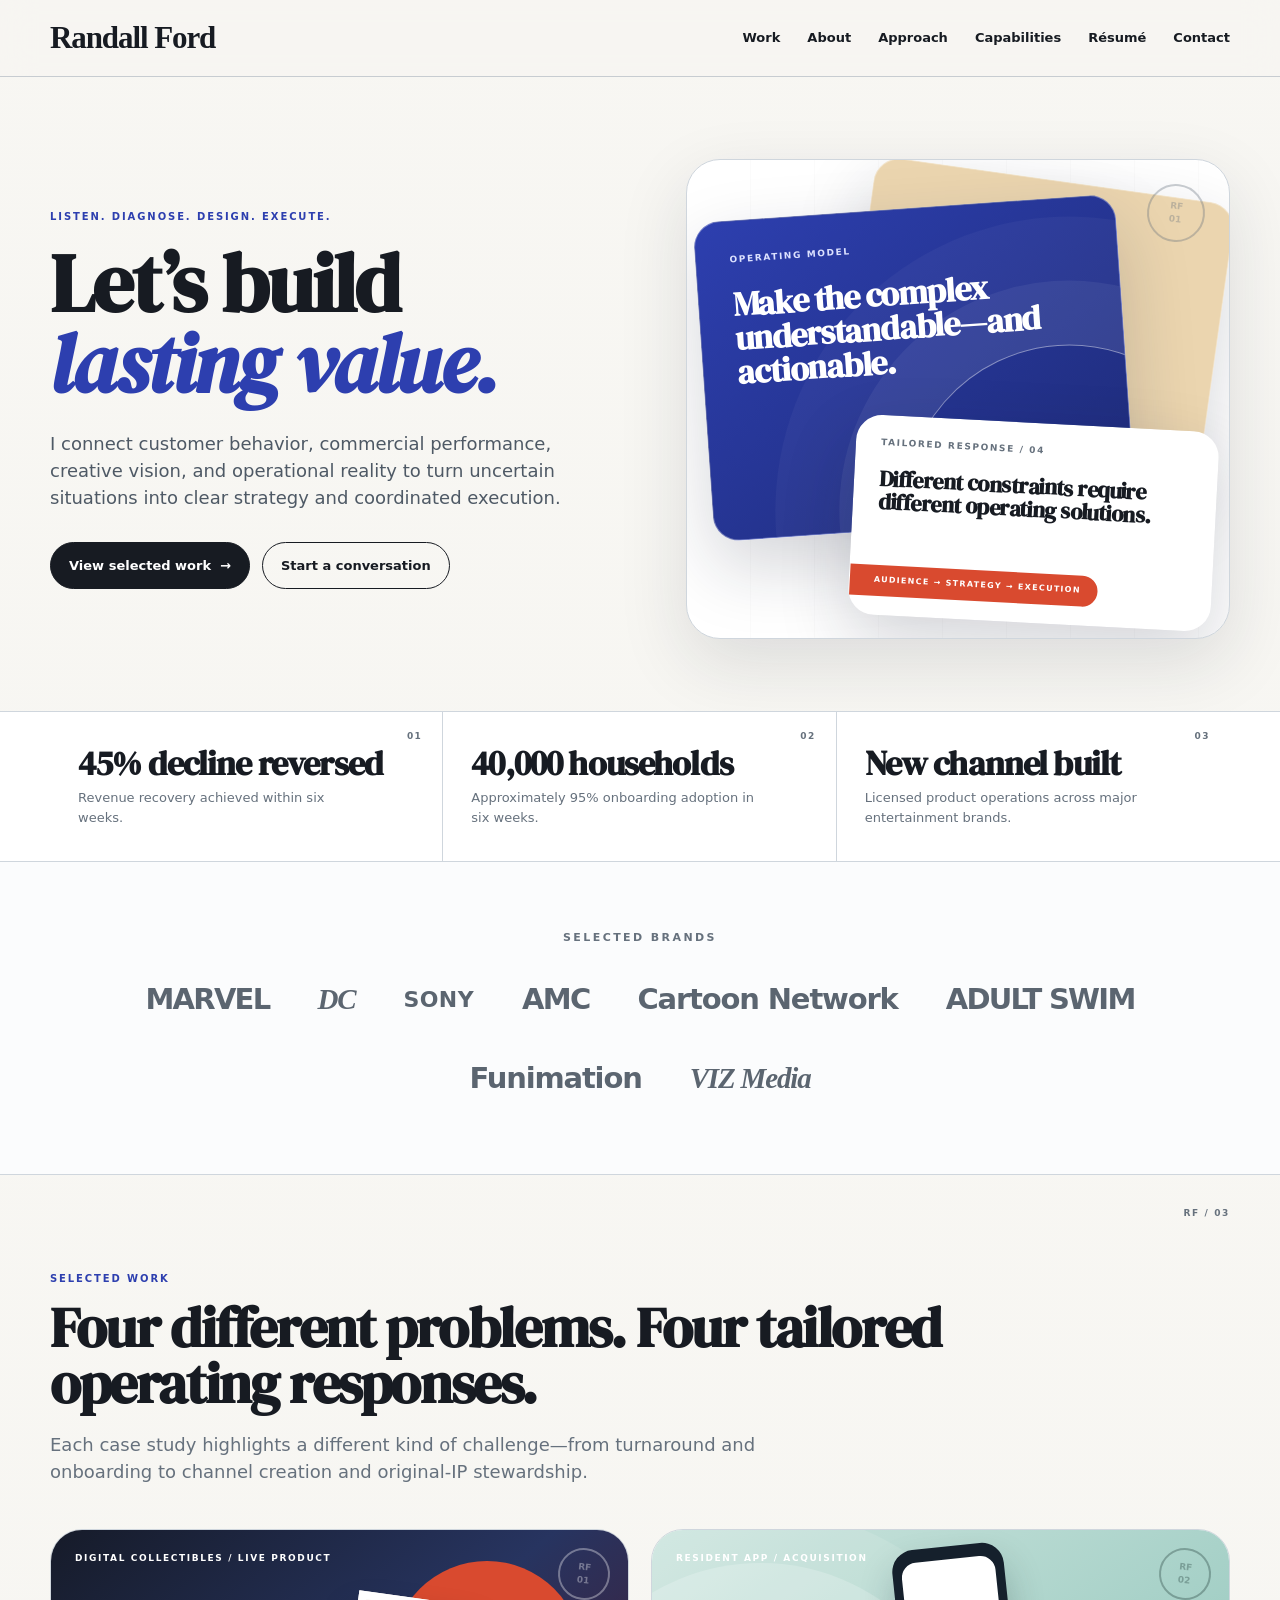
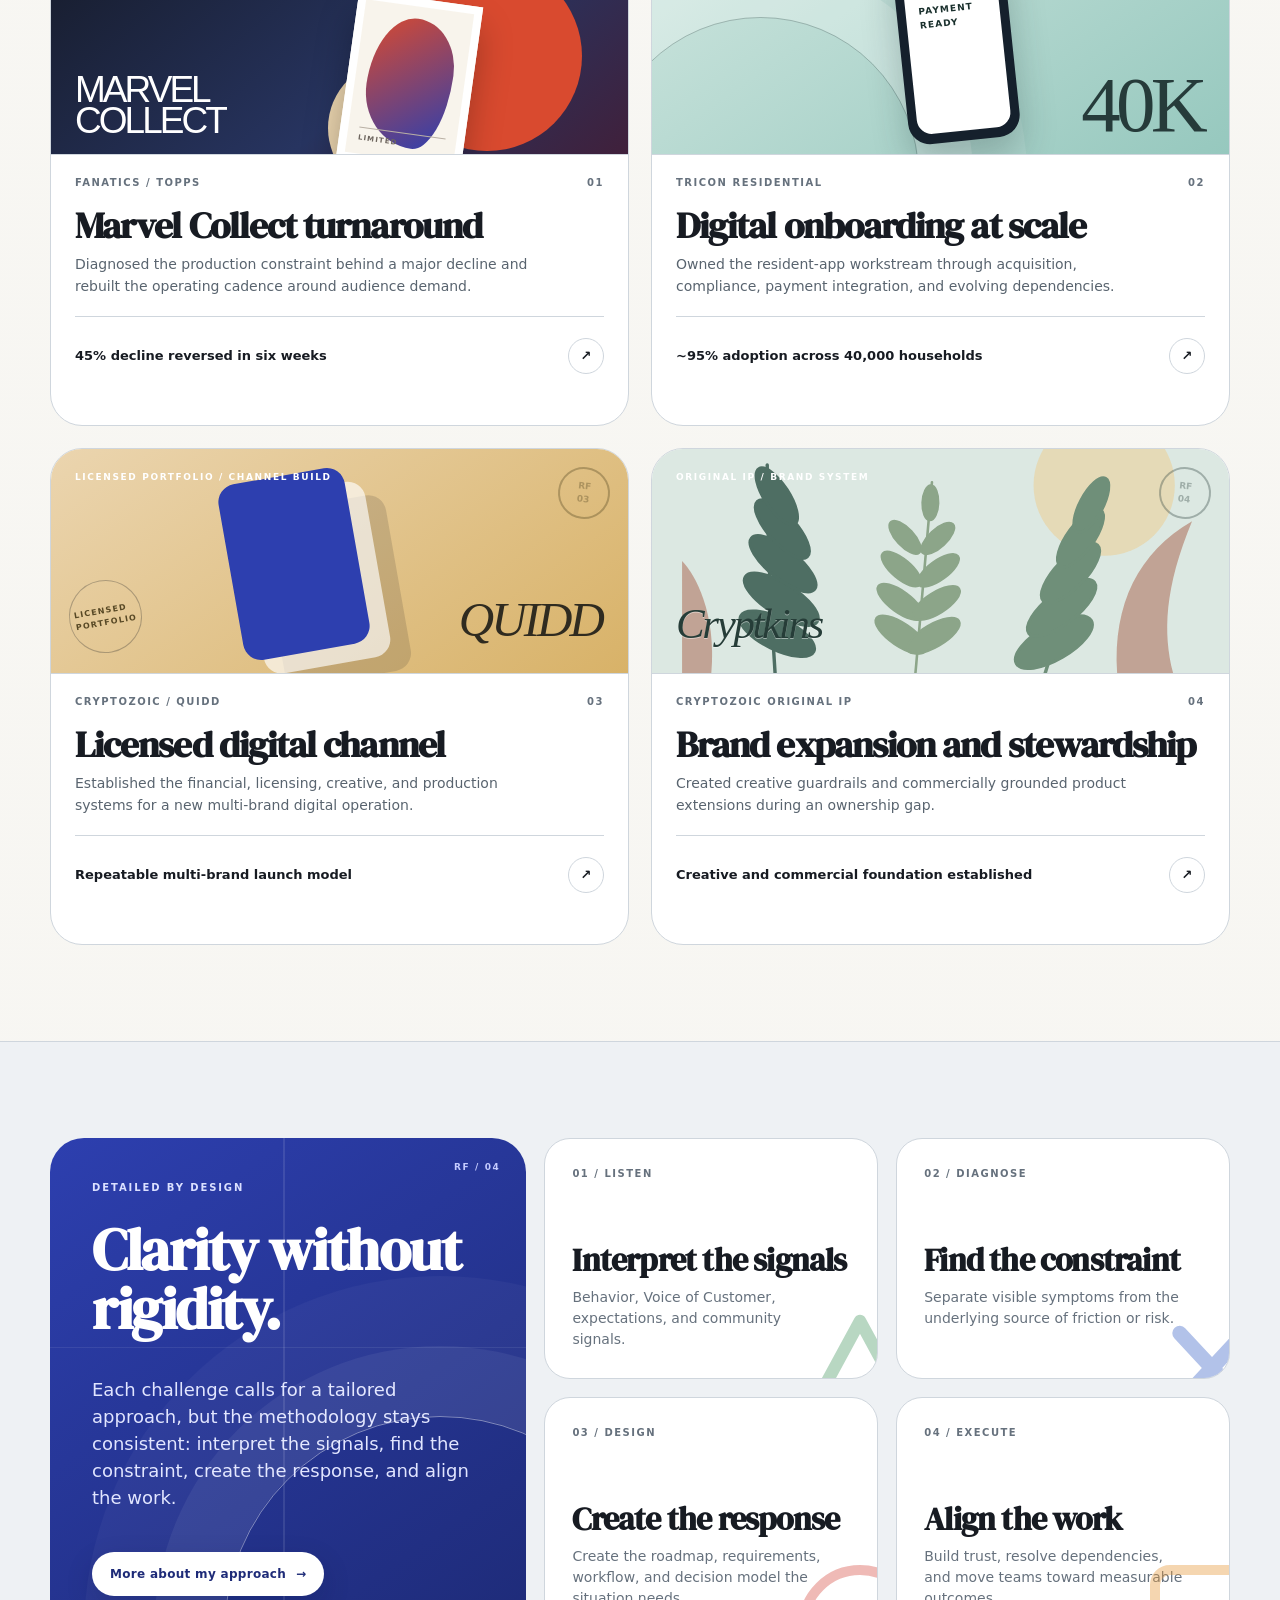
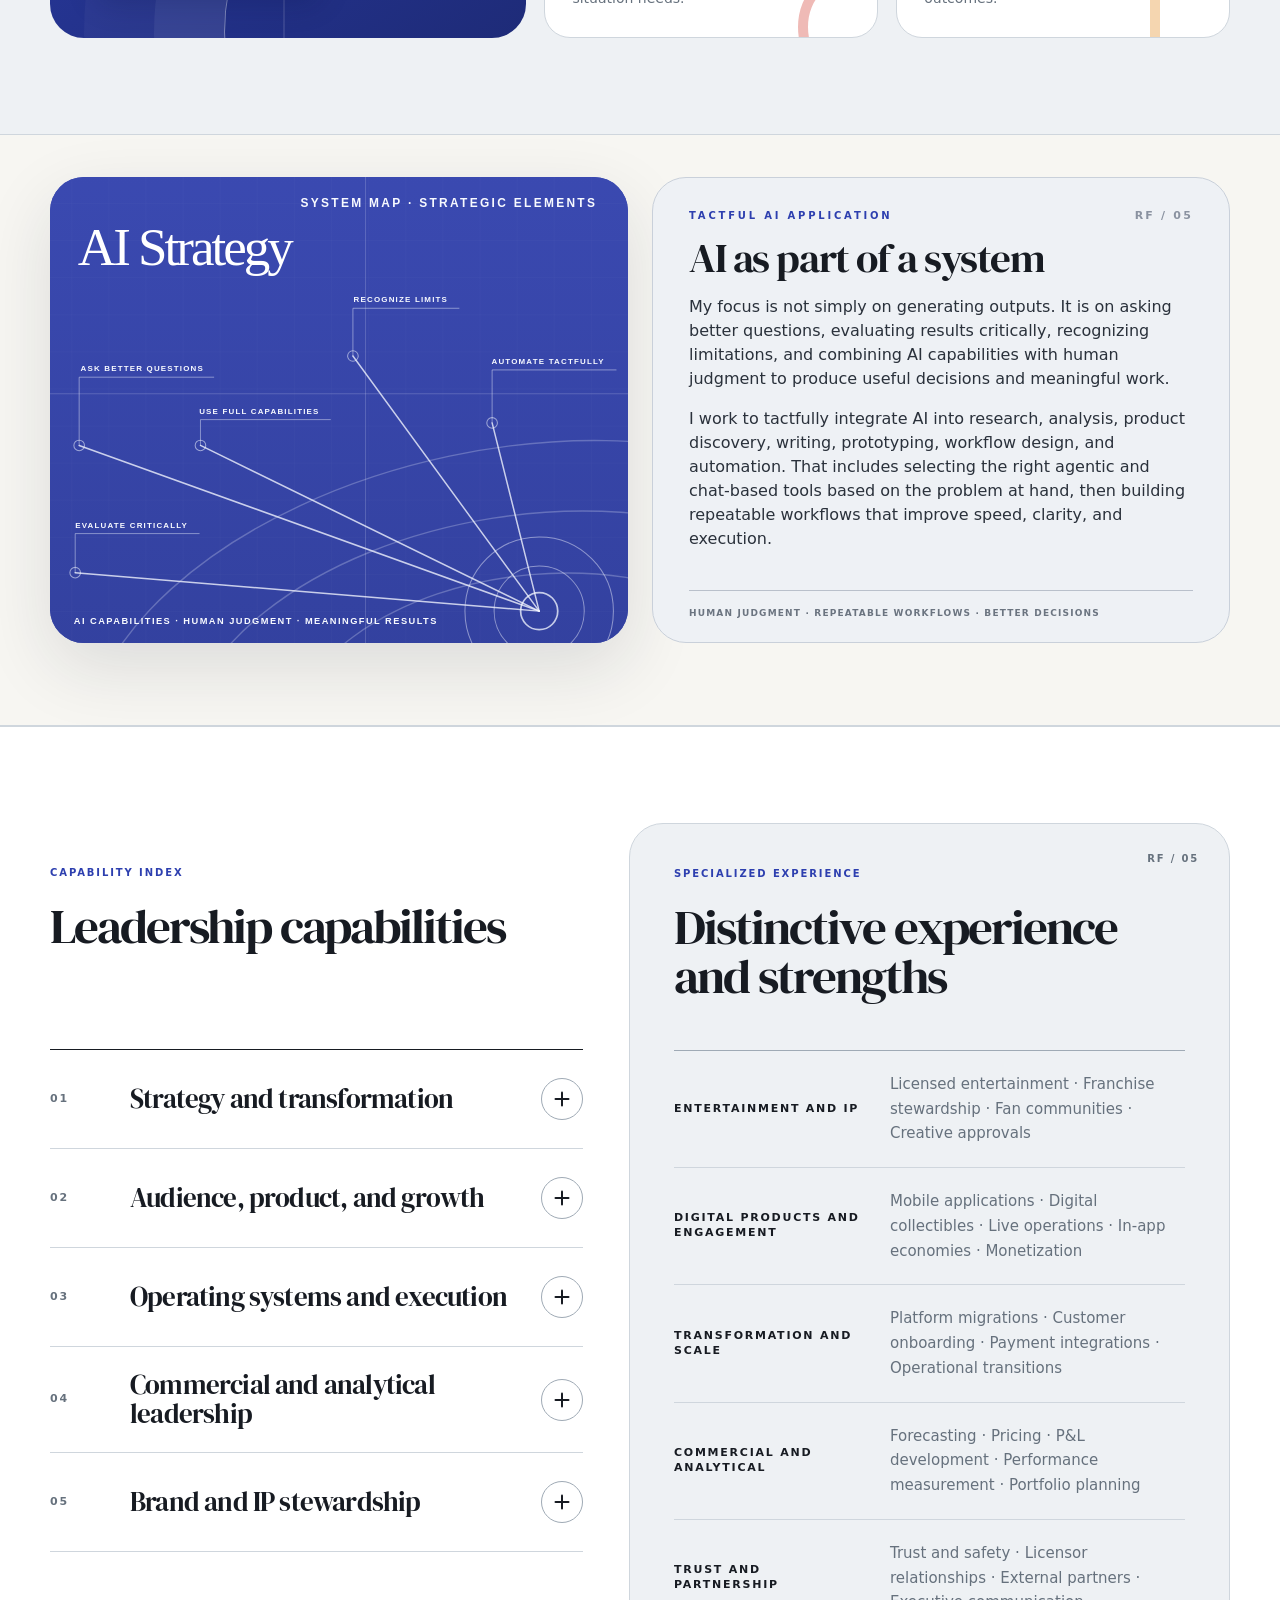
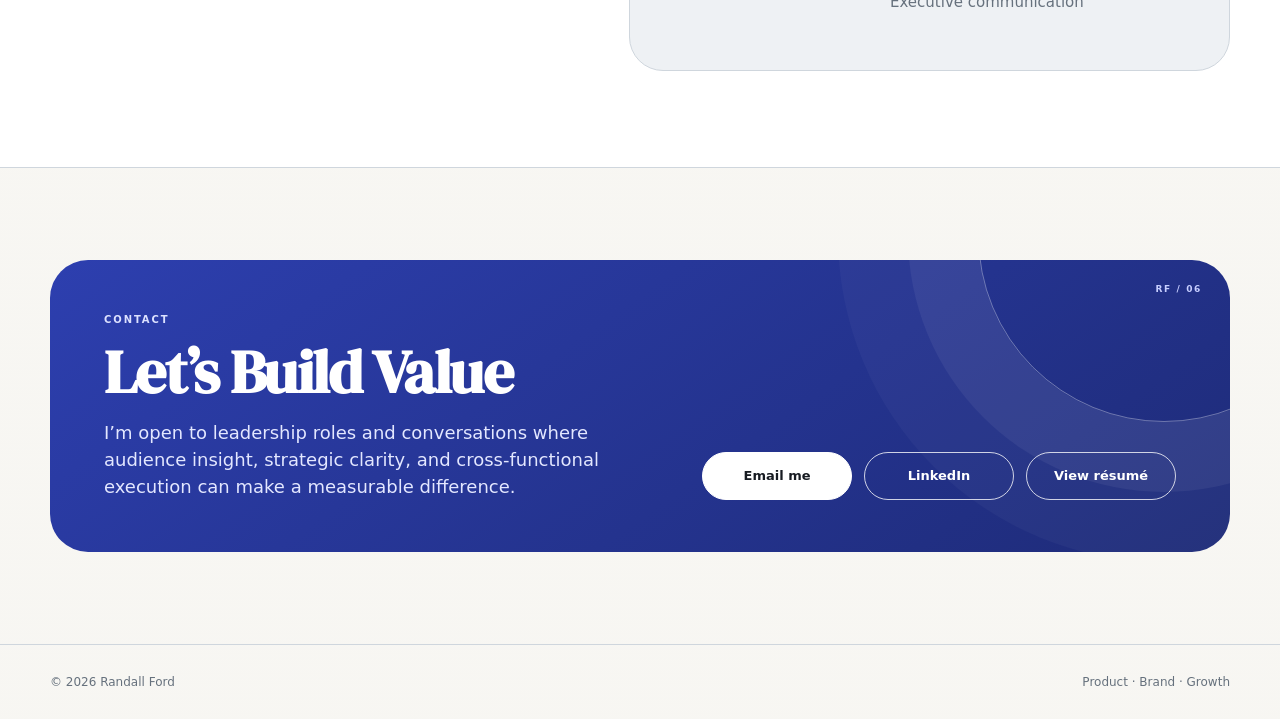
==== commit 621bd936: "Updated wording for clarity Updated wording for clarity" ====
--- a/index.html
+++ b/index.html
@@ -1938,13 +1938,13 @@
 <span class="feature-index">RF / 04</span>
 <div class="eyebrow">Detailed by design</div>
 <h2 id="method-headline">Clarity without rigidity.</h2>
-<p>Each challenge calls for a tailored approach, but the methodology stays consistent: read the audience, find the constraint, create the response, and align the work.</p>
+<p>Each challenge calls for a tailored approach, but the methodology stays consistent: interpret the signals, find the constraint, create the response, and align the work.</p>
 <a class="operating__about-link operating__about-link--button" href="about.html">More about my approach <span aria-hidden="true">→</span></a>
 </div>
 <div class="operating__steps">
 <article class="step step--triangle">
 <div class="step__num">01 / Listen</div>
-<h3>Read the audience</h3>
+<h3>Interpret the signals</h3>
 <p>Behavior, Voice of Customer, expectations, and community signals.</p>
 </article>
 <article class="step step--x">
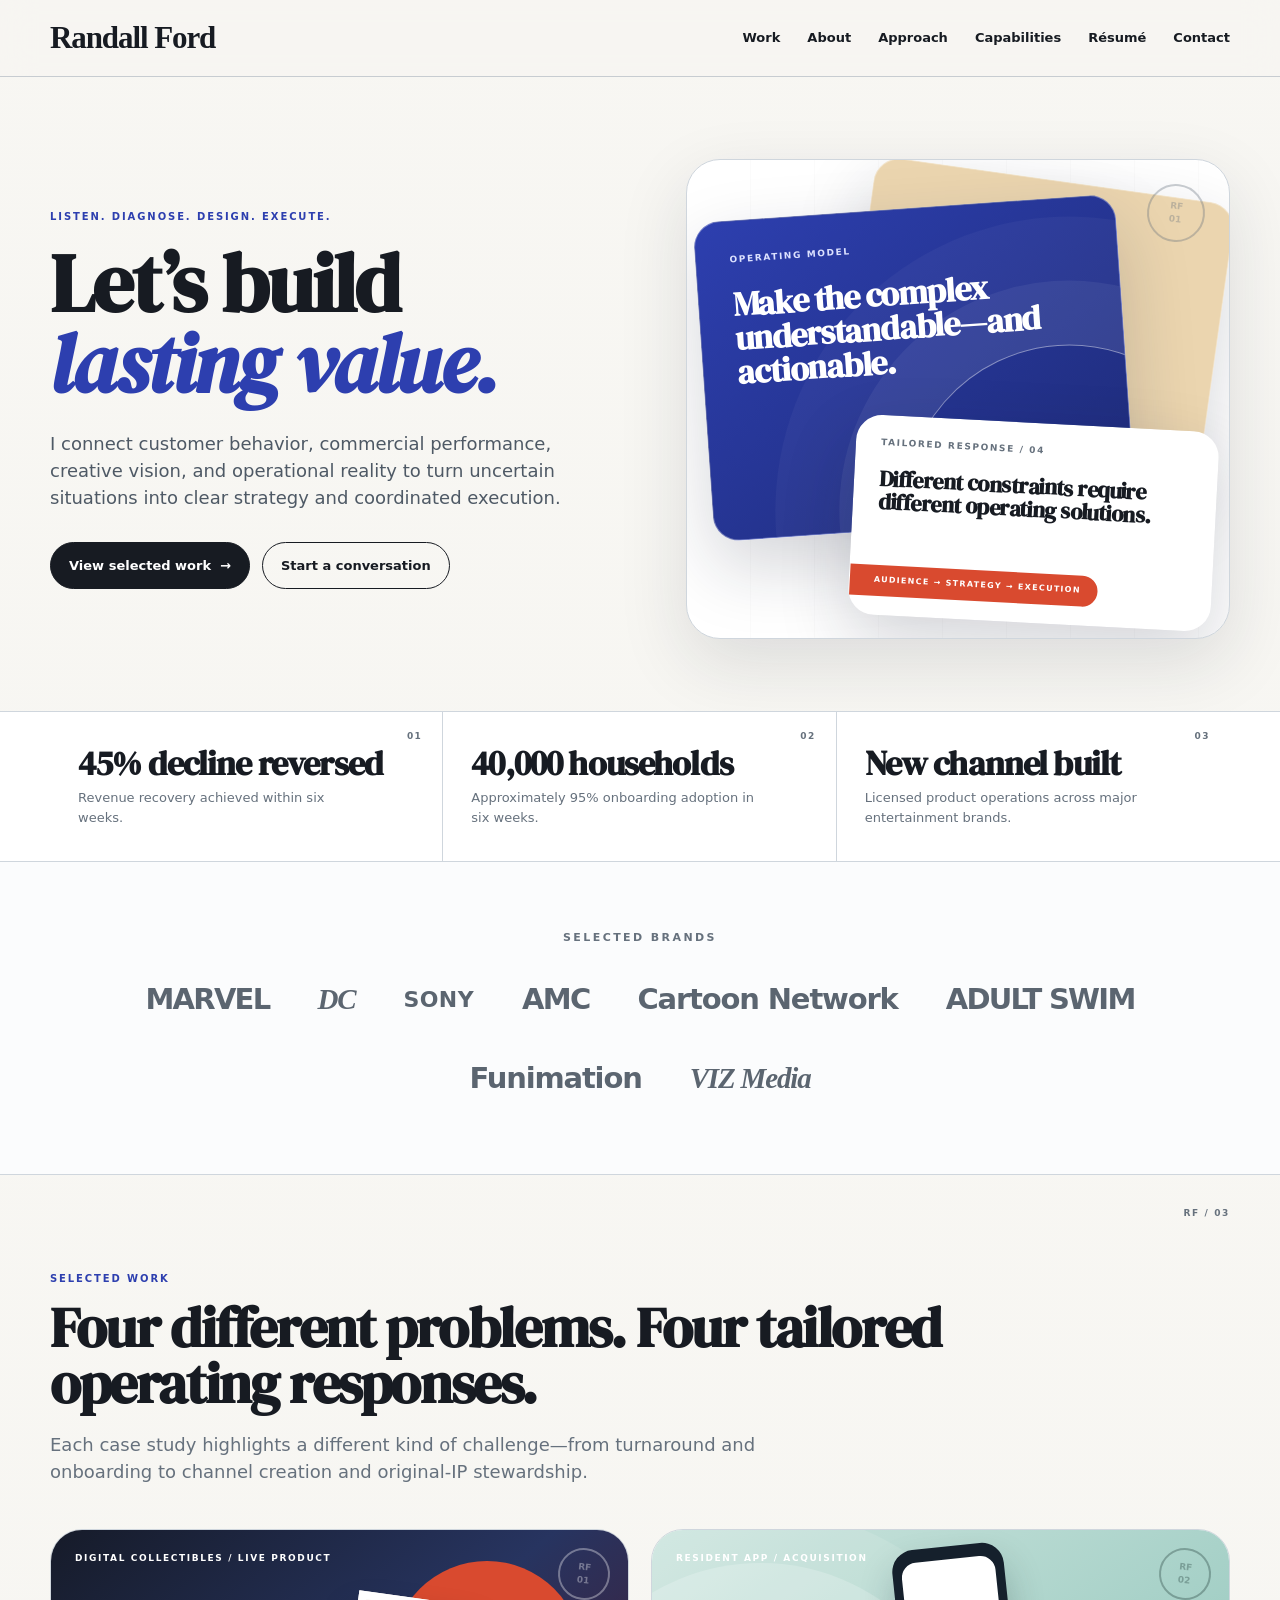
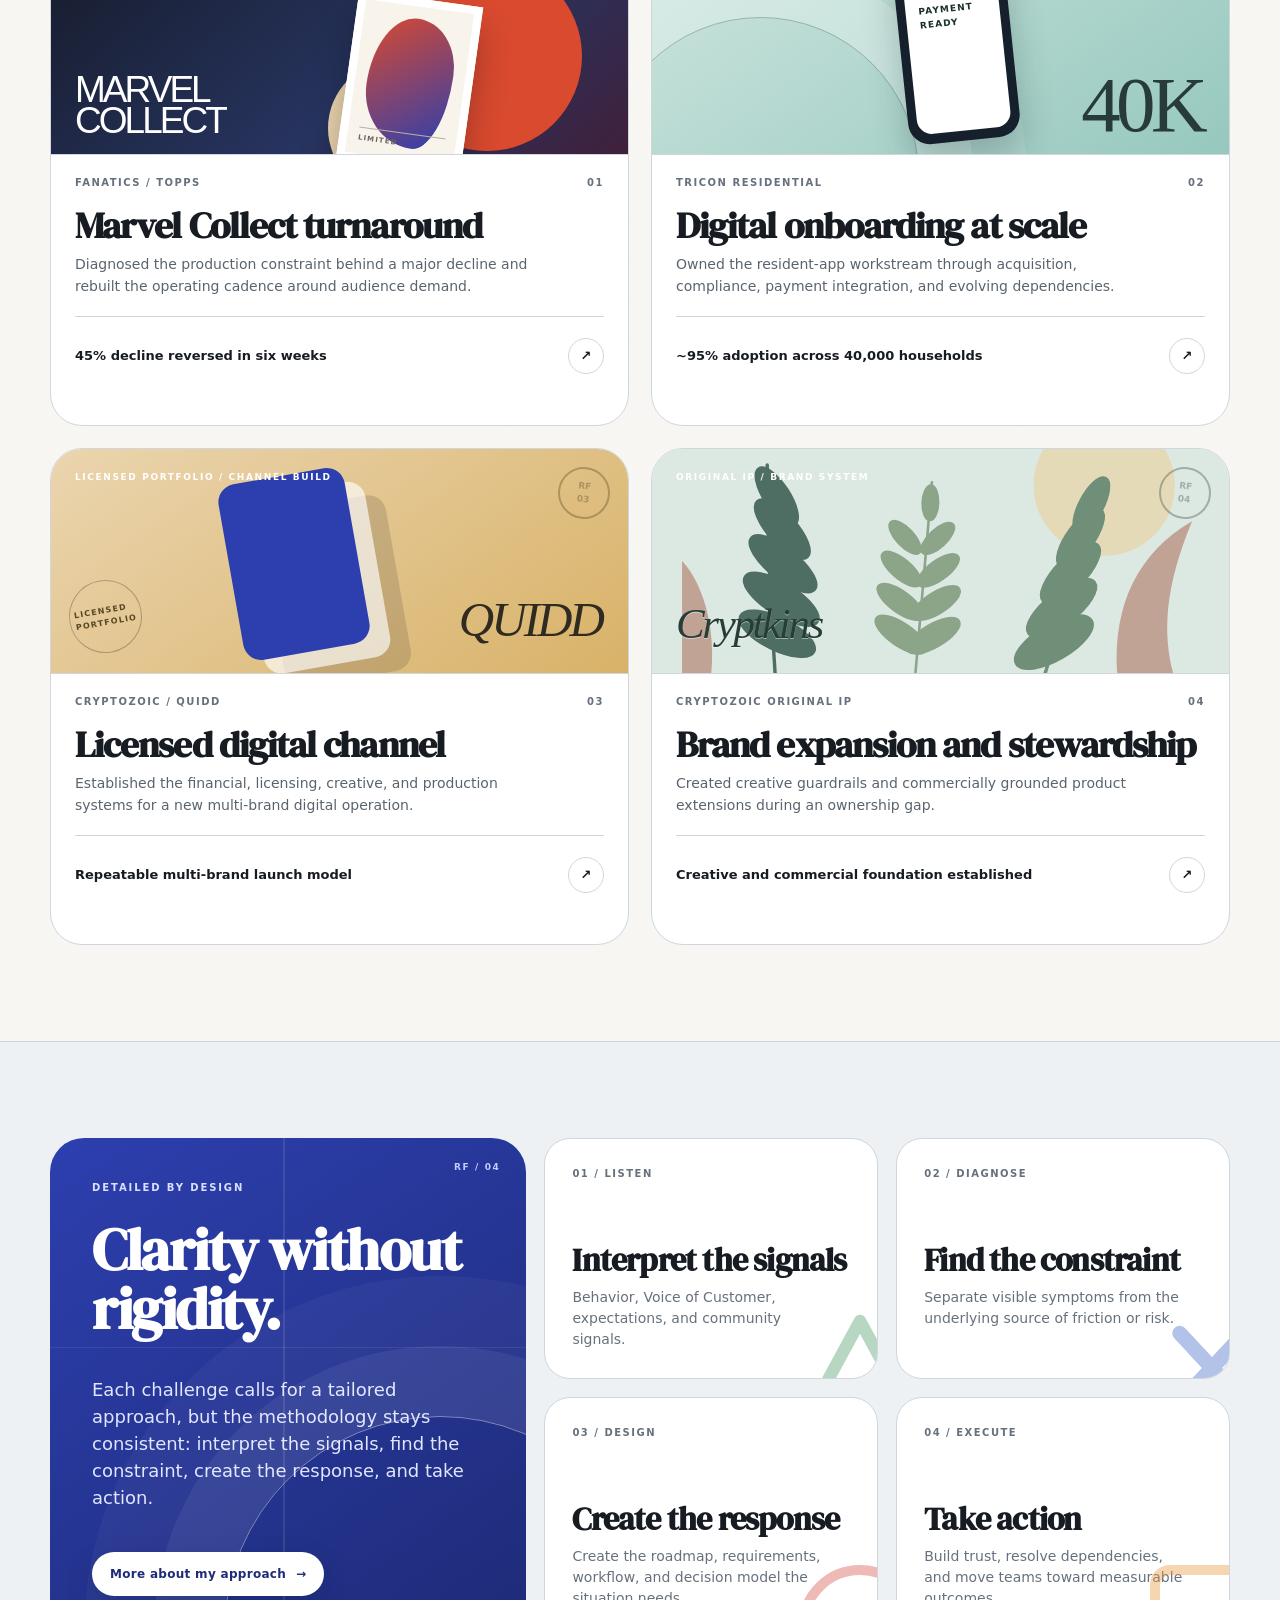
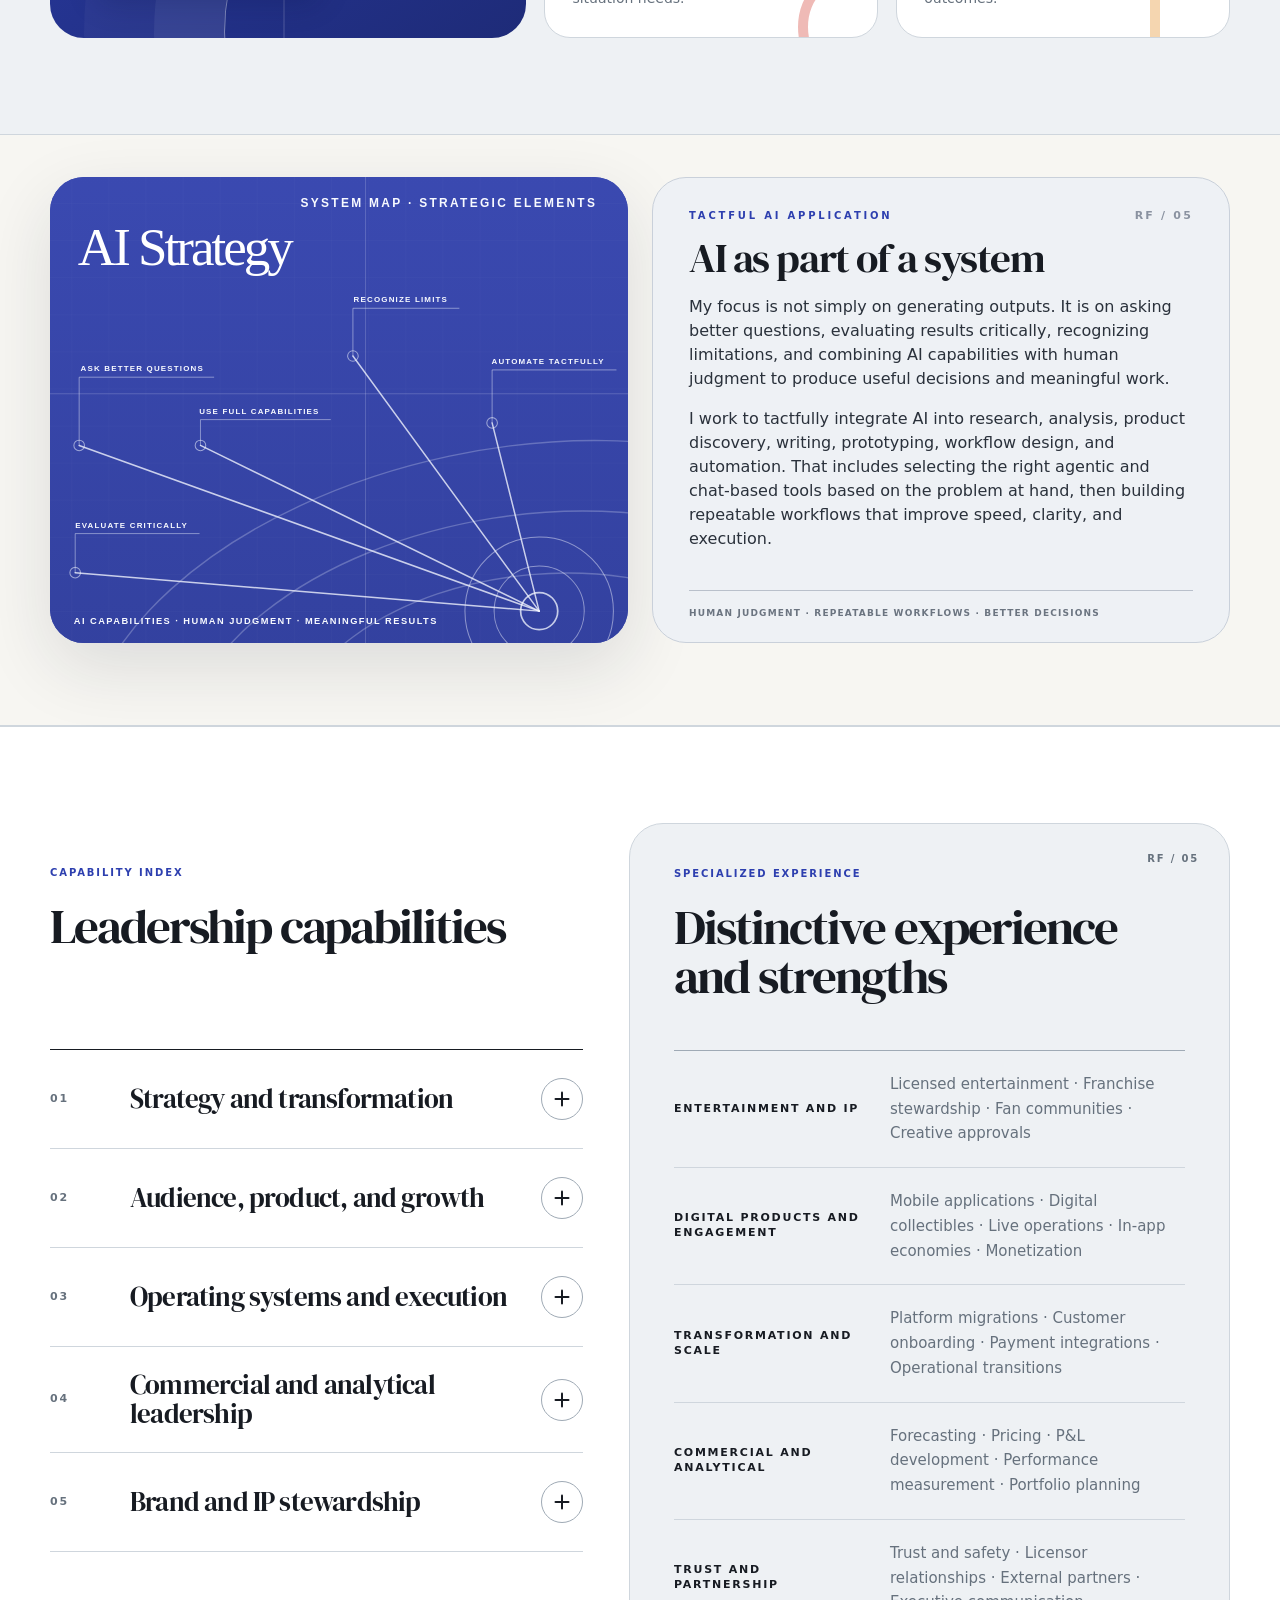
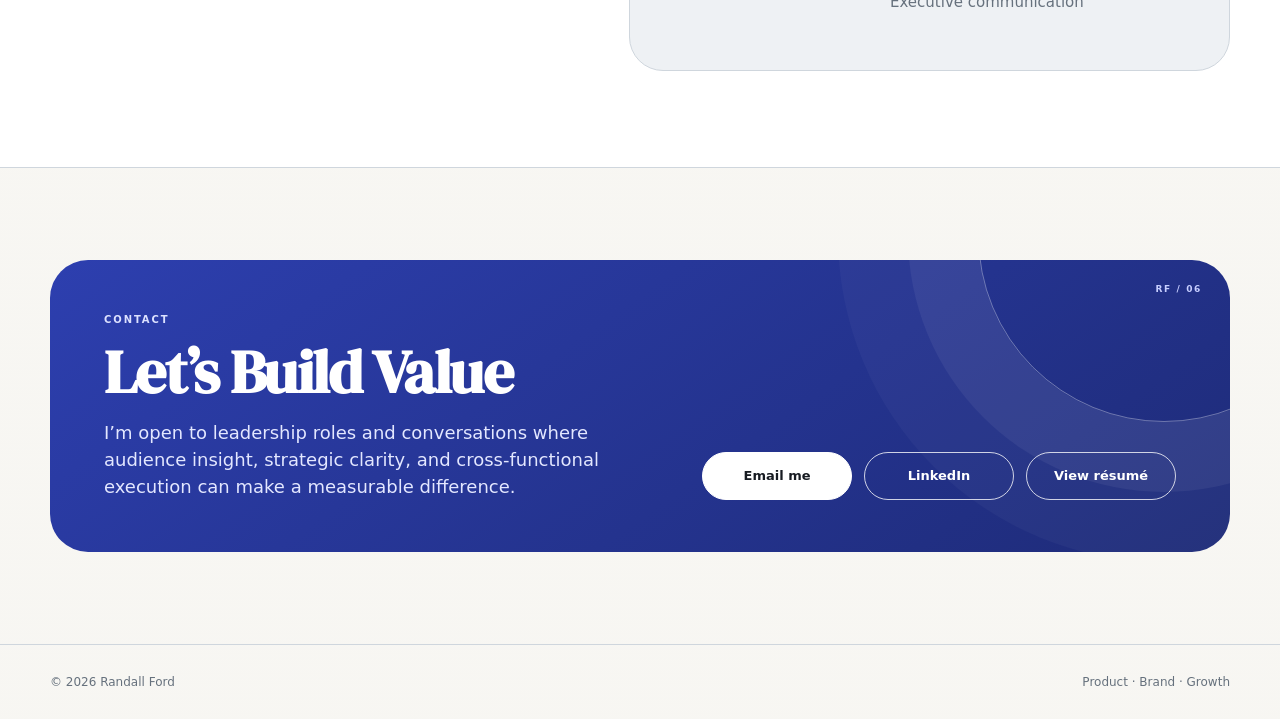
==== commit de4ab927: "Text Adjustment: Take Action Text Adjustment: Take Action" ====
--- a/index.html
+++ b/index.html
@@ -1938,7 +1938,7 @@
 <span class="feature-index">RF / 04</span>
 <div class="eyebrow">Detailed by design</div>
 <h2 id="method-headline">Clarity without rigidity.</h2>
-<p>Each challenge calls for a tailored approach, but the methodology stays consistent: interpret the signals, find the constraint, create the response, and align the work.</p>
+<p>Each challenge calls for a tailored approach, but the methodology stays consistent: interpret the signals, find the constraint, create the response, and take action.</p>
 <a class="operating__about-link operating__about-link--button" href="about.html">More about my approach <span aria-hidden="true">→</span></a>
 </div>
 <div class="operating__steps">
@@ -1959,7 +1959,7 @@
 </article>
 <article class="step step--square">
 <div class="step__num">04 / Execute</div>
-<h3>Align the work</h3>
+<h3>Take action</h3>
 <p>Build trust, resolve dependencies, and move teams toward measurable outcomes.</p>
 </article>
 </div>
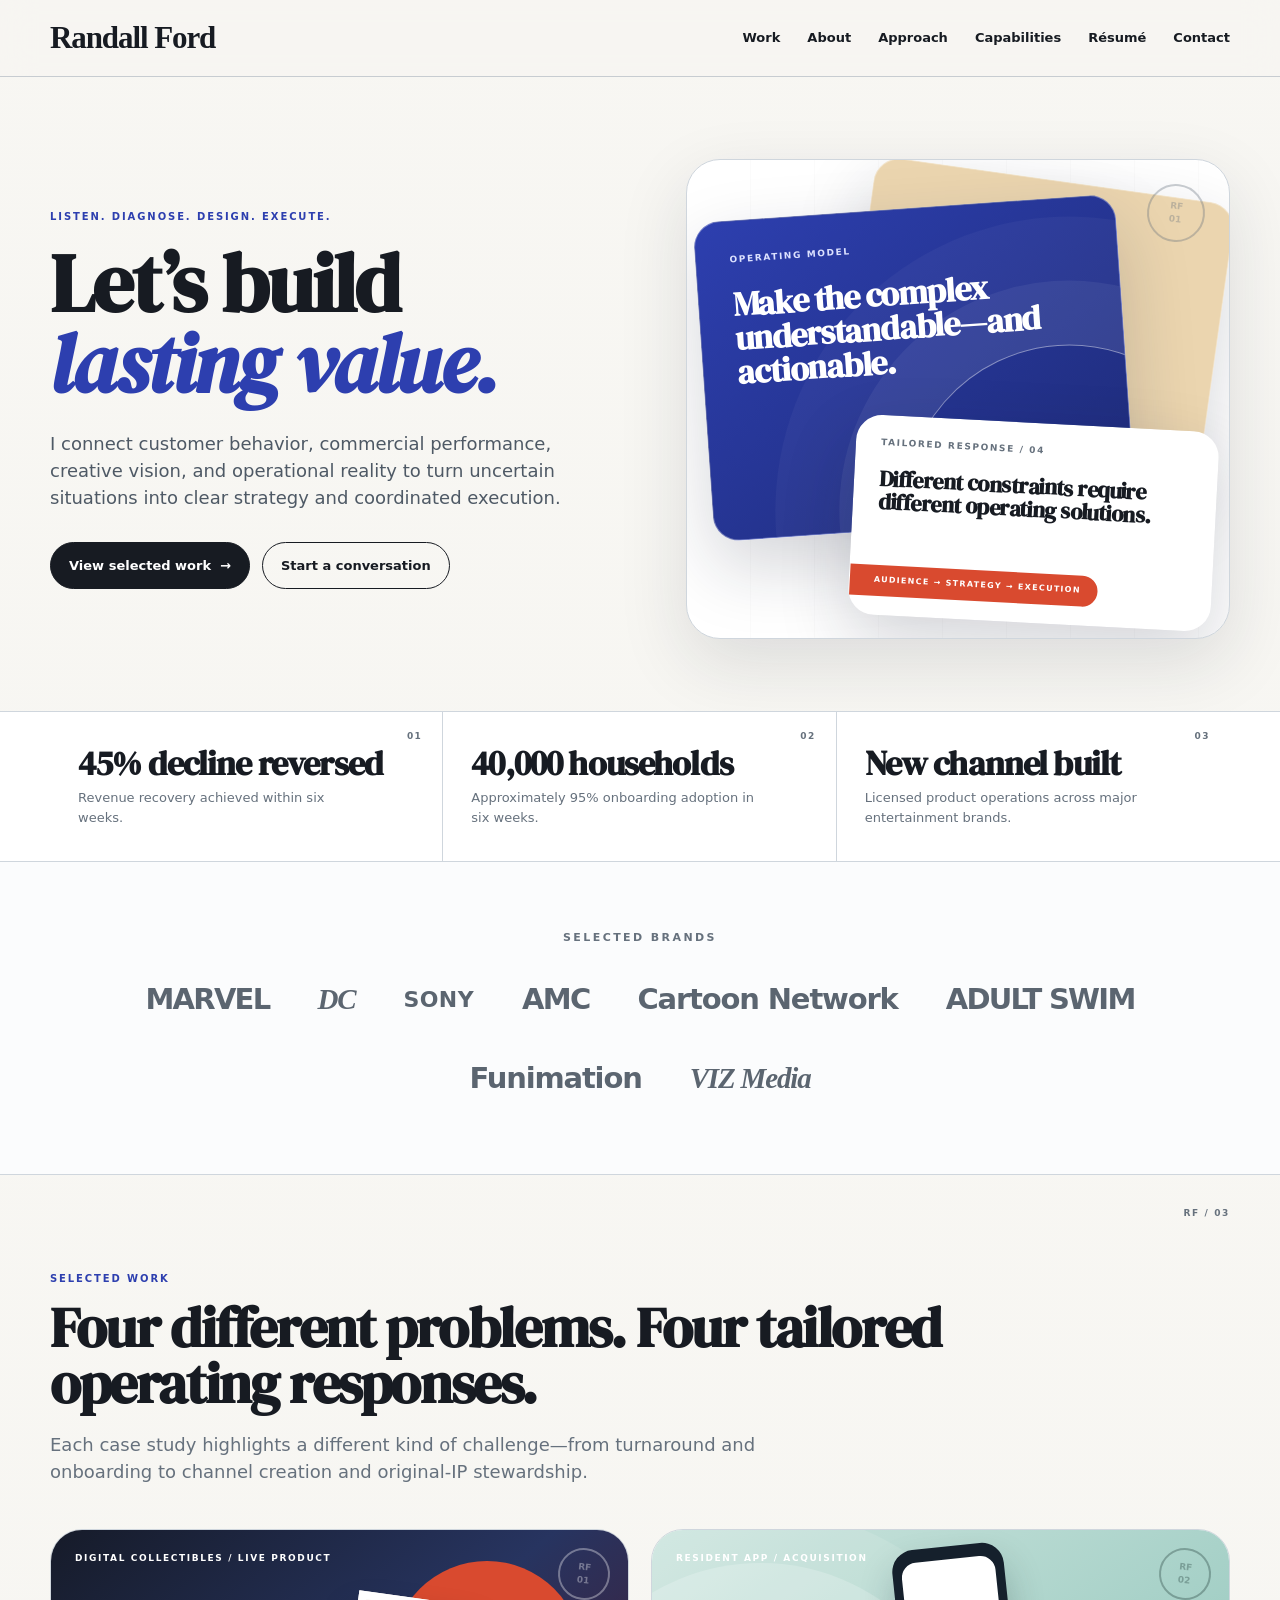
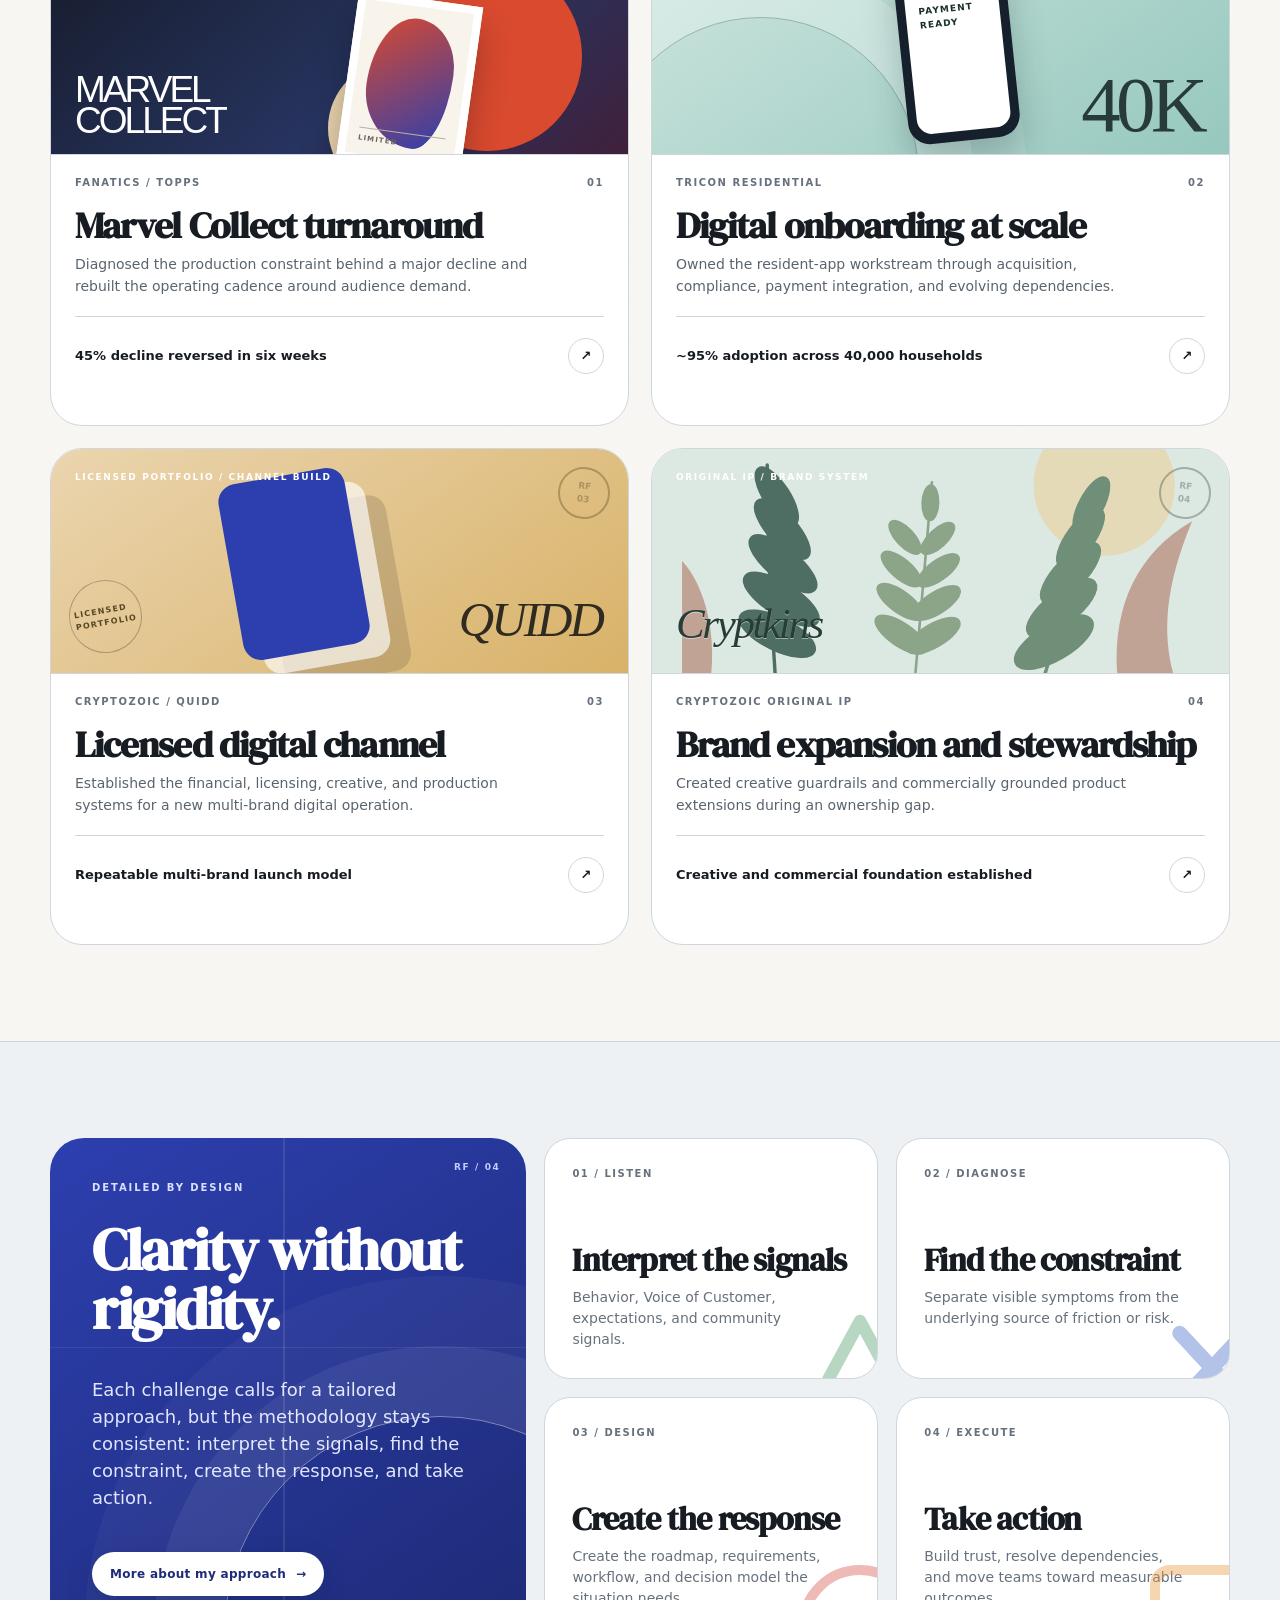
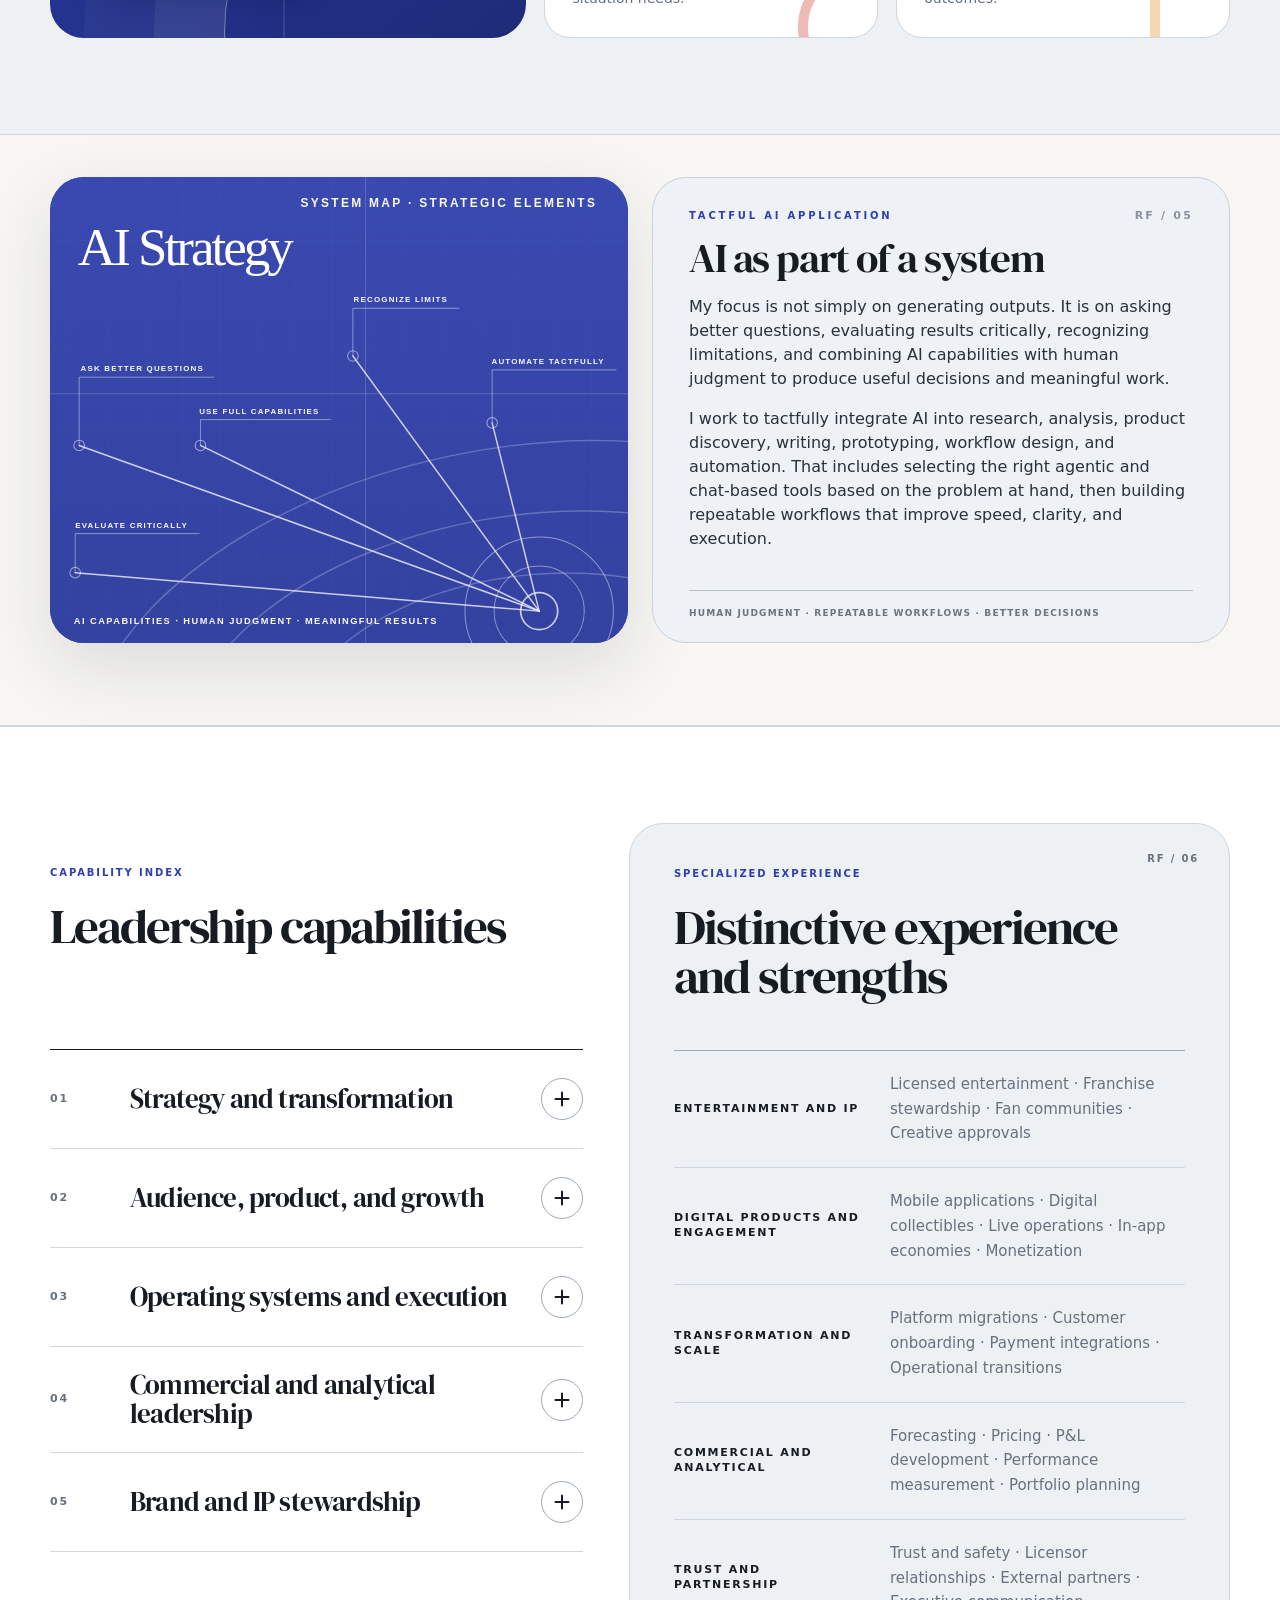
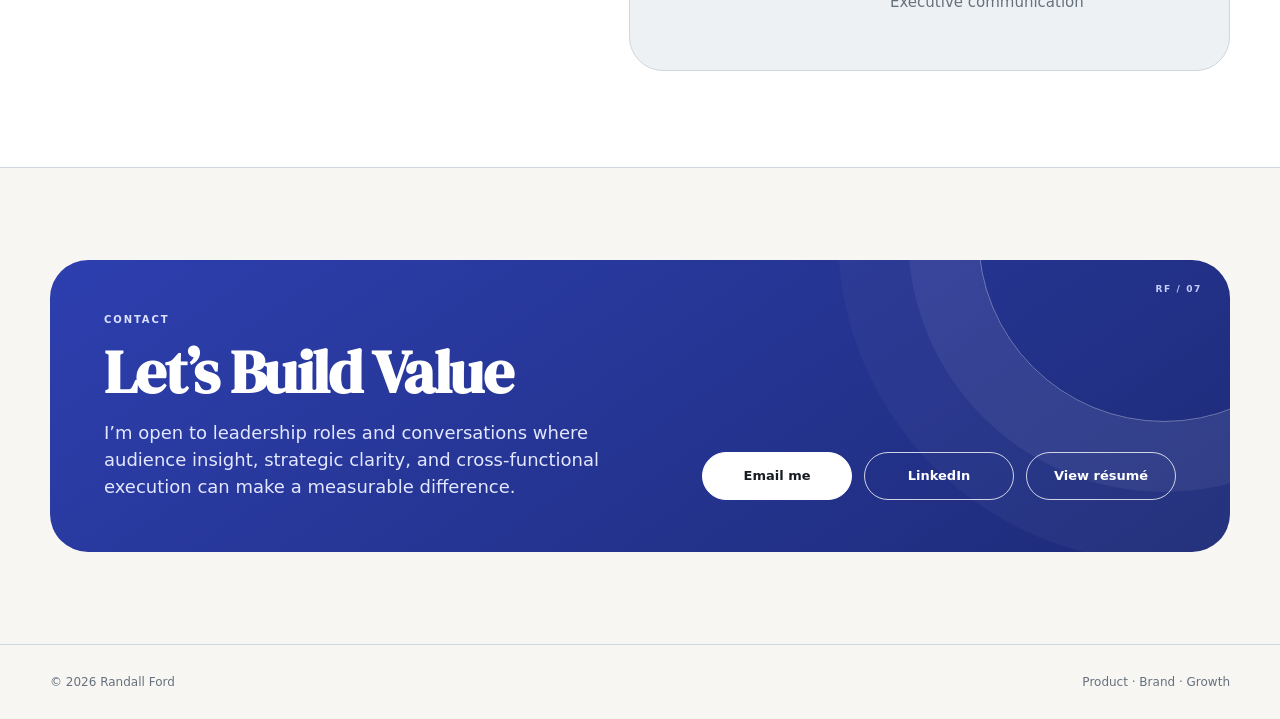
==== commit a70a106c: "Numbering section fix" ====
--- a/index.html
+++ b/index.html
@@ -4,6 +4,9 @@
 <head>
 <meta charset="utf-8"/>
 <meta content="width=device-width,initial-scale=1" name="viewport"/>
+<meta name="color-scheme" content="light dark"/>
+<meta name="theme-color" content="#F7F6F2" media="(prefers-color-scheme: light)"/>
+<meta name="theme-color" content="#0E1116" media="(prefers-color-scheme: dark)"/>
 <title>Randall Ford — Product, Brand, and Growth Leadership</title>
 <link href="https://rchhf-7.github.io/" rel="canonical"/>
 <meta content="website" property="og:type"/>
@@ -390,7 +393,7 @@
   background:var(--paper-2);border:1px solid var(--line);border-radius:30px;padding:34px;position:relative;overflow:hidden
 }
 .exp-card:after{
-  content:"RF / 05";position:absolute;right:23px;top:20px;font-size:9px;letter-spacing:.18em;color:var(--muted);font-weight:900
+  content:"RF / 06";position:absolute;right:23px;top:20px;font-size:9px;letter-spacing:.18em;color:var(--muted);font-weight:900
 }
 .exp-card h3{
   font-family:"Bodoni 72",Didot,Georgia,serif;font-size:36px;line-height:1.04;margin:15px 0 27px;letter-spacing:-.035em
@@ -409,7 +412,7 @@
   content:"";position:absolute;width:370px;height:370px;border-radius:50%;right:-120px;top:-210px;
   border:1px solid rgba(255,255,255,.35);box-shadow:0 0 0 70px rgba(255,255,255,.055),0 0 0 140px rgba(255,255,255,.03)
 }
-.cta__card:after{content:"RF / 06";position:absolute;right:28px;top:23px;font-size:9px;letter-spacing:.18em;color:#C7CEFF;font-weight:900}
+.cta__card:after{content:"RF / 07";position:absolute;right:28px;top:23px;font-size:9px;letter-spacing:.18em;color:#C7CEFF;font-weight:900}
 .cta h2{
   font-family:"Bodoni 72","Bodoni MT",Didot,Georgia,serif;
   font-size:61px;line-height:.98;letter-spacing:-.045em;margin:15px 0 18px
@@ -951,8 +954,9 @@
 /* Resume is a standard navigation item, consistent with the rest of the menu. */
 .nav__links a{border-radius:0}
 
-/* Homepage section sequence: 01 hero, 03 selected work, 04 approach,
-   05 capabilities, 06 contact. The outcomes marker is intentionally omitted. */
+/* Homepage section sequence: 01 hero, 02 selected outcomes/brands,
+   03 selected work, 04 approach, 05 AI strategy, 06 capabilities,
+   07 contact. */
 .hero__copy:before{display:none}
 #work{position:relative}
 .section-index{
@@ -1523,7 +1527,7 @@
   flex-direction:column;
 }
 .capability .exp-card::after{
-  content:"RF / 05";
+  content:"RF / 06";
   position:absolute;
   right:30px;
   top:27px;
@@ -1731,6 +1735,195 @@
     max-width:19ch;
   }
   .ai-practice__copy h3{font-size:38px}
+}
+
+
+/* ============================================================
+   Automatic dark mode — follows the visitor's OS/browser setting
+   ============================================================ */
+:root{color-scheme:light}
+@media (prefers-color-scheme:dark){
+  :root{
+    color-scheme:dark;
+    --paper:#0E1116;
+    --paper-2:#151A22;
+    --paper-3:#1B222C;
+    --ink:#F3F1EB;
+    --ink-2:#D8DEE7;
+    --muted:#A9B3C0;
+    --line:#343C48;
+    --line-dark:#596575;
+    --ultra:#93A2FF;
+    --ultra-dark:#3549B5;
+    --ultra-soft:#222B54;
+    --white:#171C24;
+    --shadow:0 24px 70px rgba(0,0,0,.34);
+  }
+
+  body{
+    background:
+      linear-gradient(rgba(14,17,22,.965),rgba(14,17,22,.965)),
+      repeating-linear-gradient(0deg,rgba(255,255,255,.028) 0 1px,transparent 1px 5px);
+  }
+  .nav{
+    background:rgba(14,17,22,.9);
+    border-bottom-color:rgba(89,101,117,.6);
+  }
+  .skip:focus{
+    background:#1B222C;
+    color:var(--ink);
+    border-color:var(--line-dark);
+  }
+  .nav__toggle{background:#171C24}
+
+  .hero__lead,
+  .case__body p,
+  .detail-lead,
+  .detail-section>p,
+  .about-hero__lead,
+  .about-copy__intro,
+  .about-chapter p,
+  .about-copy__p,
+  .about-refresh-intro p,
+  .about-refresh-section p,
+  .about-refresh-close p,
+  .about-v3-hero__lead,
+  .about-v3-overview__card p,
+  .about-v3-sequence__intro p,
+  .about-v3-step__body p,
+  .about-v3-card p,
+  .about-v3-card li,
+  .about-method-card p{
+    color:var(--muted);
+  }
+
+  .btn--primary{
+    background:var(--ink);
+    color:#11151B;
+    border-color:var(--ink);
+  }
+  .btn--light{color:#171B22}
+
+  .hero-art,
+  .proof,
+  .brands,
+  .step,
+  .case,
+  .capability,
+  .detail-next{
+    background:#171C24;
+  }
+  .hero-art:before{
+    background:repeating-linear-gradient(90deg,transparent 0 63px,rgba(255,255,255,.035) 64px);
+  }
+
+  /* The front sheet is intentionally a light paper object inside the hero artwork. */
+  .art-sheet--front{
+    background:#F8F4EC;
+    color:#171B22;
+  }
+  .art-sheet--front .tiny,
+  .art-sheet--front p{color:#66717D}
+  .art-stamp{color:#66717D;border-color:#9FAAB5}
+
+  .brands__row span{color:#B7C0CC}
+  .section--cool{background:#151A22}
+
+  /* Preserve the richer brand blue on feature surfaces while using a lighter blue for text links. */
+  .art-sheet--mid,
+  .operating__feature,
+  .cta__card,
+  .detail-result{
+    background:linear-gradient(145deg,#3546AD,#1E2B78);
+  }
+
+  .case:hover{box-shadow:0 25px 65px rgba(0,0,0,.42)}
+  .case__hover{background:rgba(8,10,14,.96)}
+
+  .capability .cap-row__toggle{
+    background:#1B222C;
+    color:var(--ink);
+  }
+  .capability details.cap-row[open] .cap-row__toggle{
+    background:var(--ultra-soft);
+    color:var(--ultra);
+  }
+  .capability .cap-row__skills li{
+    color:#C2CAD5;
+    background:#1B222C;
+    border-color:#3A4452;
+  }
+  .capability .exp-card,
+  .detail-stat{
+    background:#151A22;
+  }
+
+  .ai-practice__copy{
+    background:#171D26;
+    border-color:#3A4452;
+  }
+  .ai-practice__micro-index,
+  .ai-practice__copy-summary{color:#9EA9B7}
+  .ai-practice__copy-footer{border-top-color:#465160}
+
+  .detail-tags span{
+    color:var(--muted);
+    background:#171C24;
+  }
+
+  .about-v3-portrait-wrap:before{
+    background:linear-gradient(145deg,rgba(235,213,175,.16),rgba(217,204,234,.13));
+    border-color:#3D4755;
+  }
+  .about-v3-portrait-card{background:#151A22;border-color:var(--line)}
+  .about-v3-overview__card{
+    background:rgba(23,28,36,.82);
+    box-shadow:0 10px 30px rgba(0,0,0,.18);
+  }
+  .about-v3-card{
+    background:linear-gradient(180deg,rgba(29,35,45,.94),rgba(22,27,35,.9));
+  }
+  .about-v3-tag{
+    background:#171C24;
+    color:var(--ink-2);
+  }
+  .about-method-card{
+    background:rgba(24,30,39,.94);
+    box-shadow:0 8px 24px rgba(0,0,0,.16);
+  }
+  @media (hover:hover) and (pointer:fine){
+    .about-method-card:hover{
+      background:#202733;
+      box-shadow:0 18px 42px rgba(0,0,0,.34);
+    }
+  }
+
+  @media(max-width:720px){
+    .nav__links{
+      background:#171C24;
+      border-color:var(--line);
+      box-shadow:0 18px 50px rgba(0,0,0,.4);
+    }
+  }
+}
+
+
+/* Mobile footer: preserve two distinct alignment zones. */
+@media(max-width:720px){
+  .footer__inner{
+    display:grid;
+    grid-template-columns:minmax(0,1fr) auto;
+    align-items:center;
+    gap:12px;
+  }
+  .footer__inner>span:first-child{
+    min-width:0;
+  }
+  .footer__inner>span:last-child{
+    justify-self:end;
+    text-align:right;
+    white-space:nowrap;
+  }
 }
 
 </style>
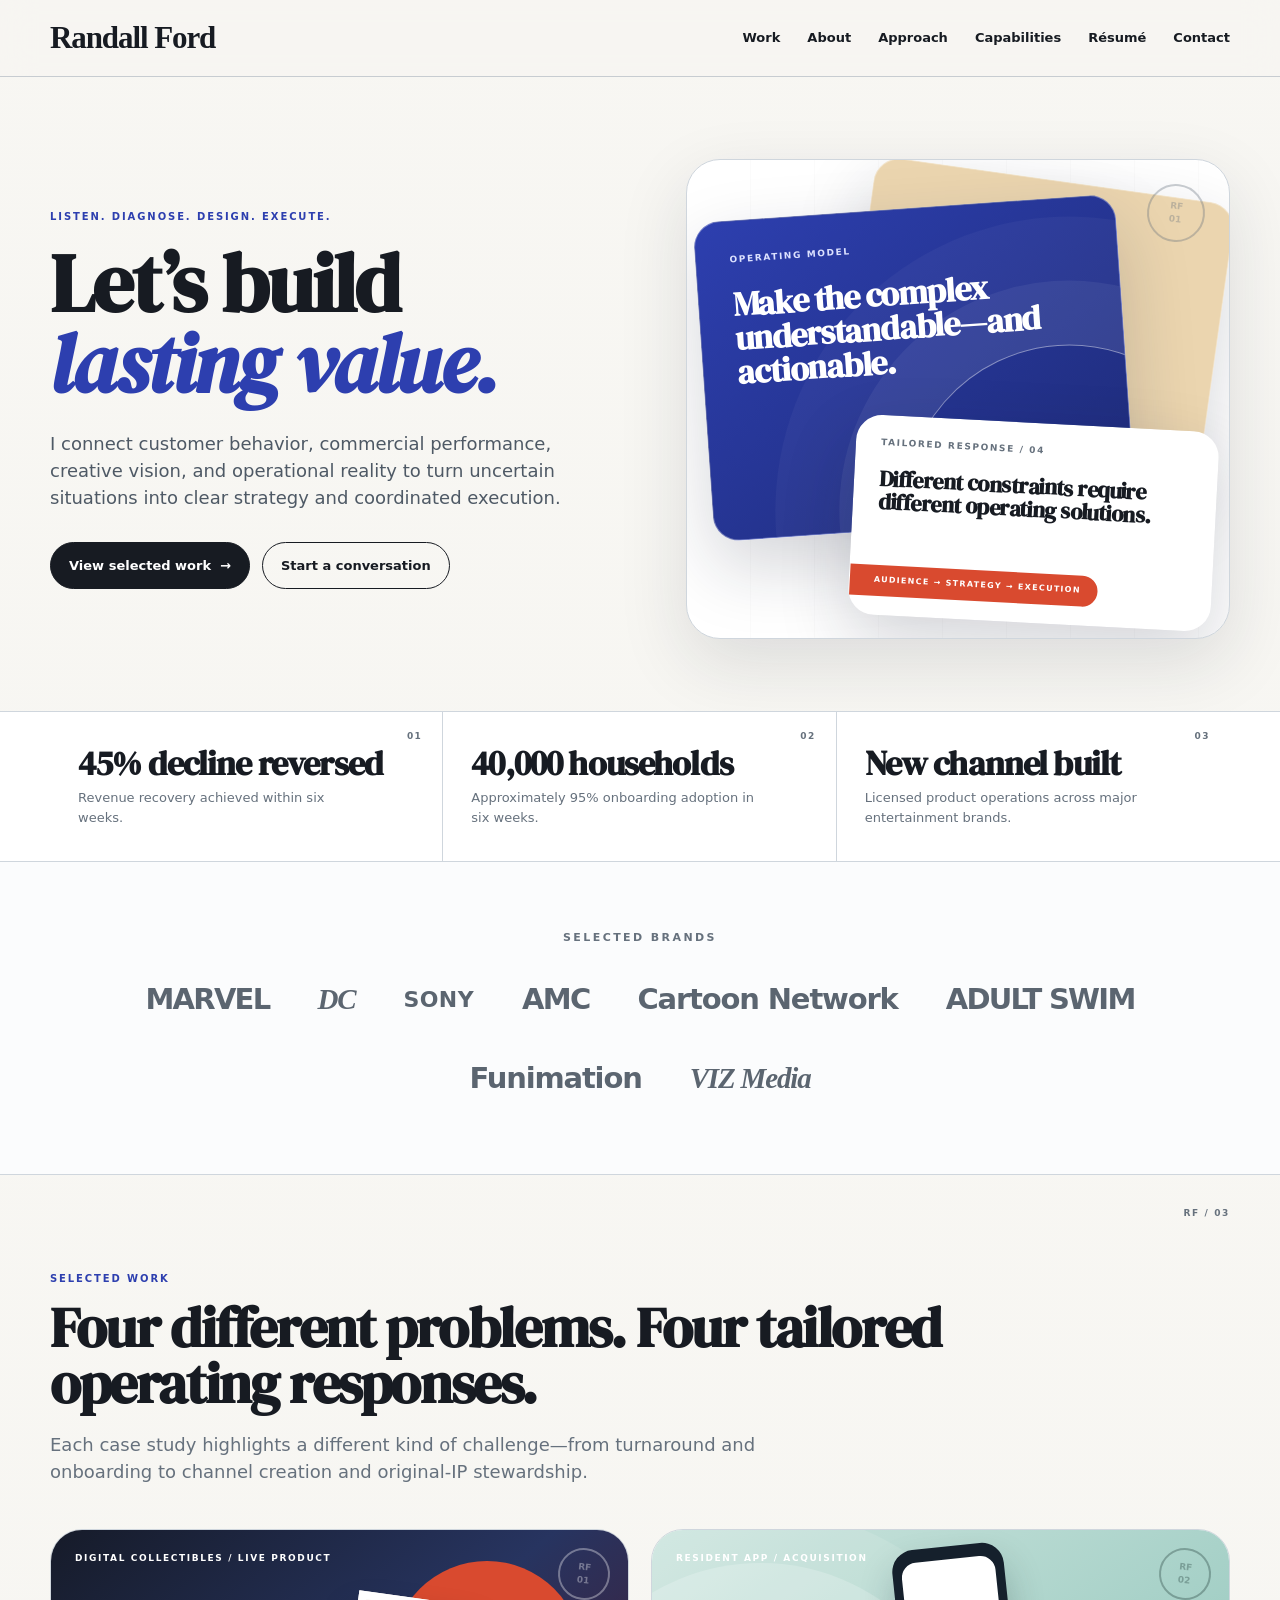
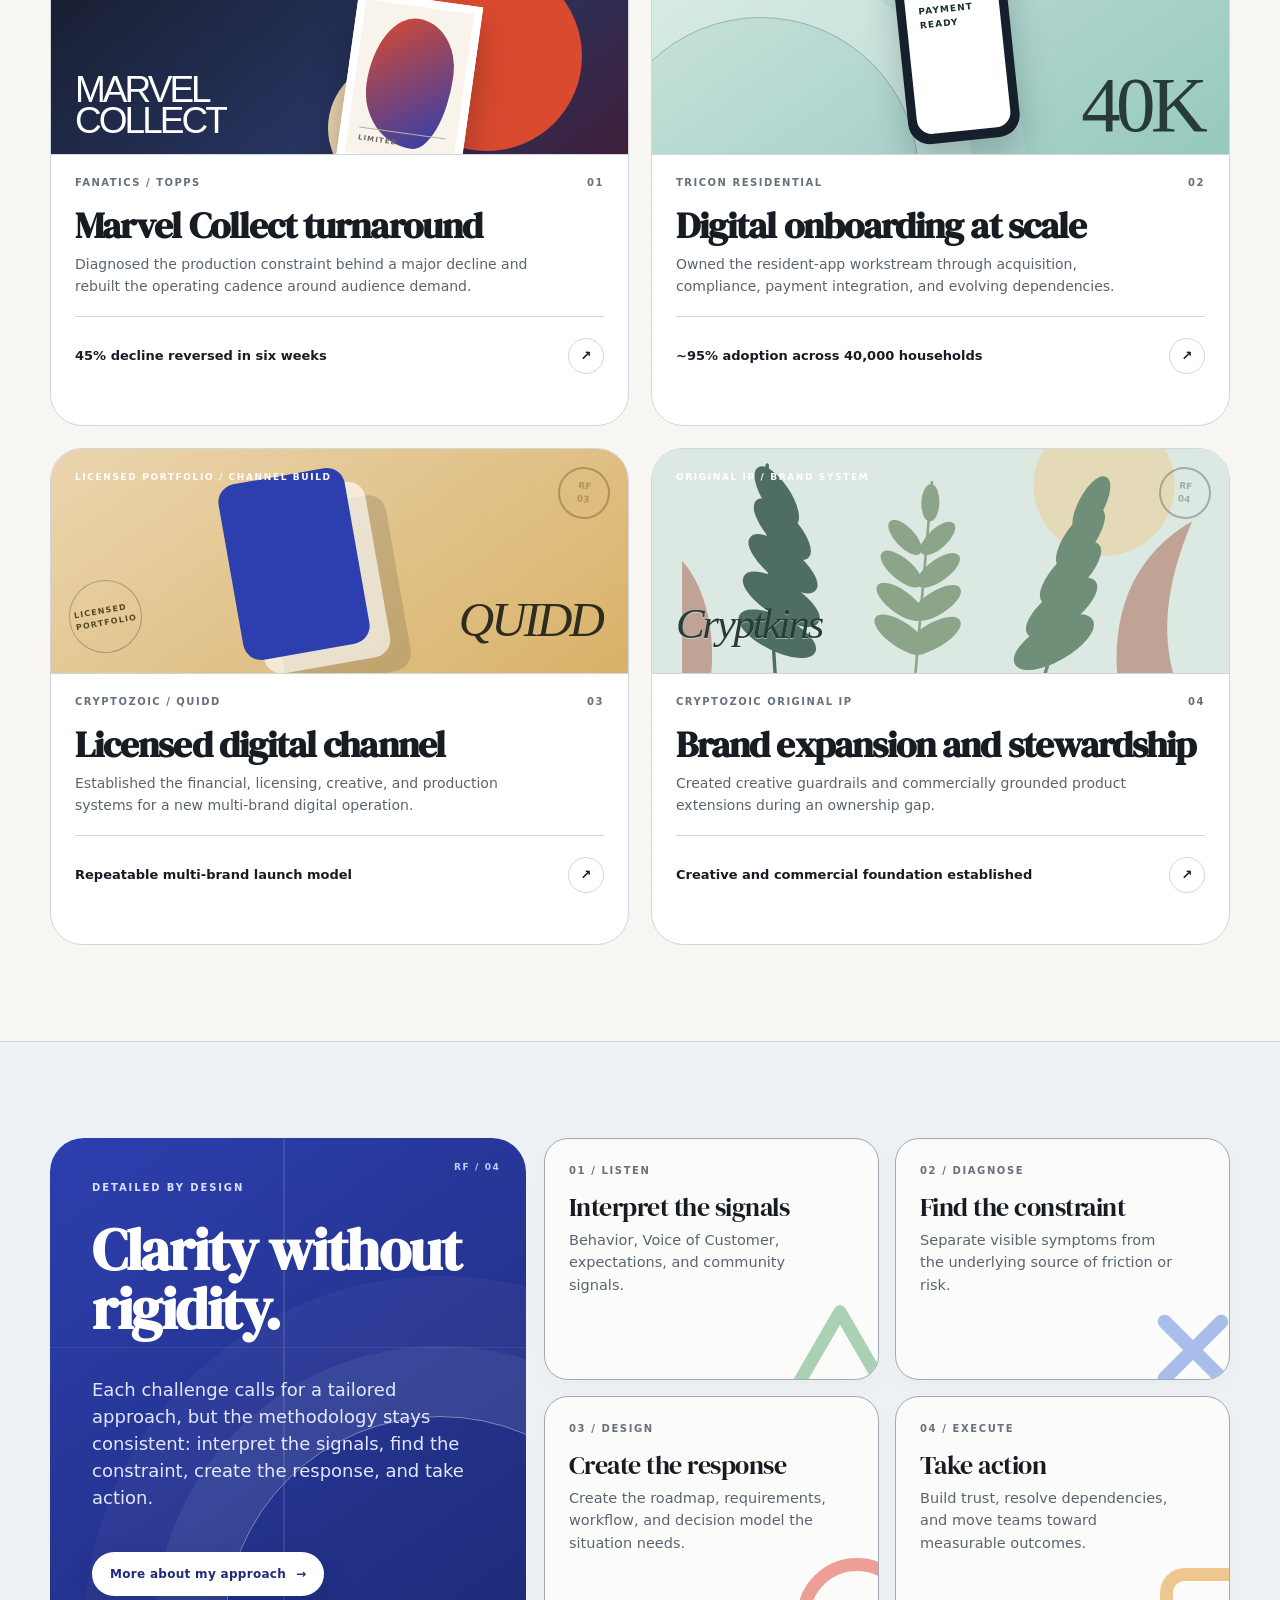
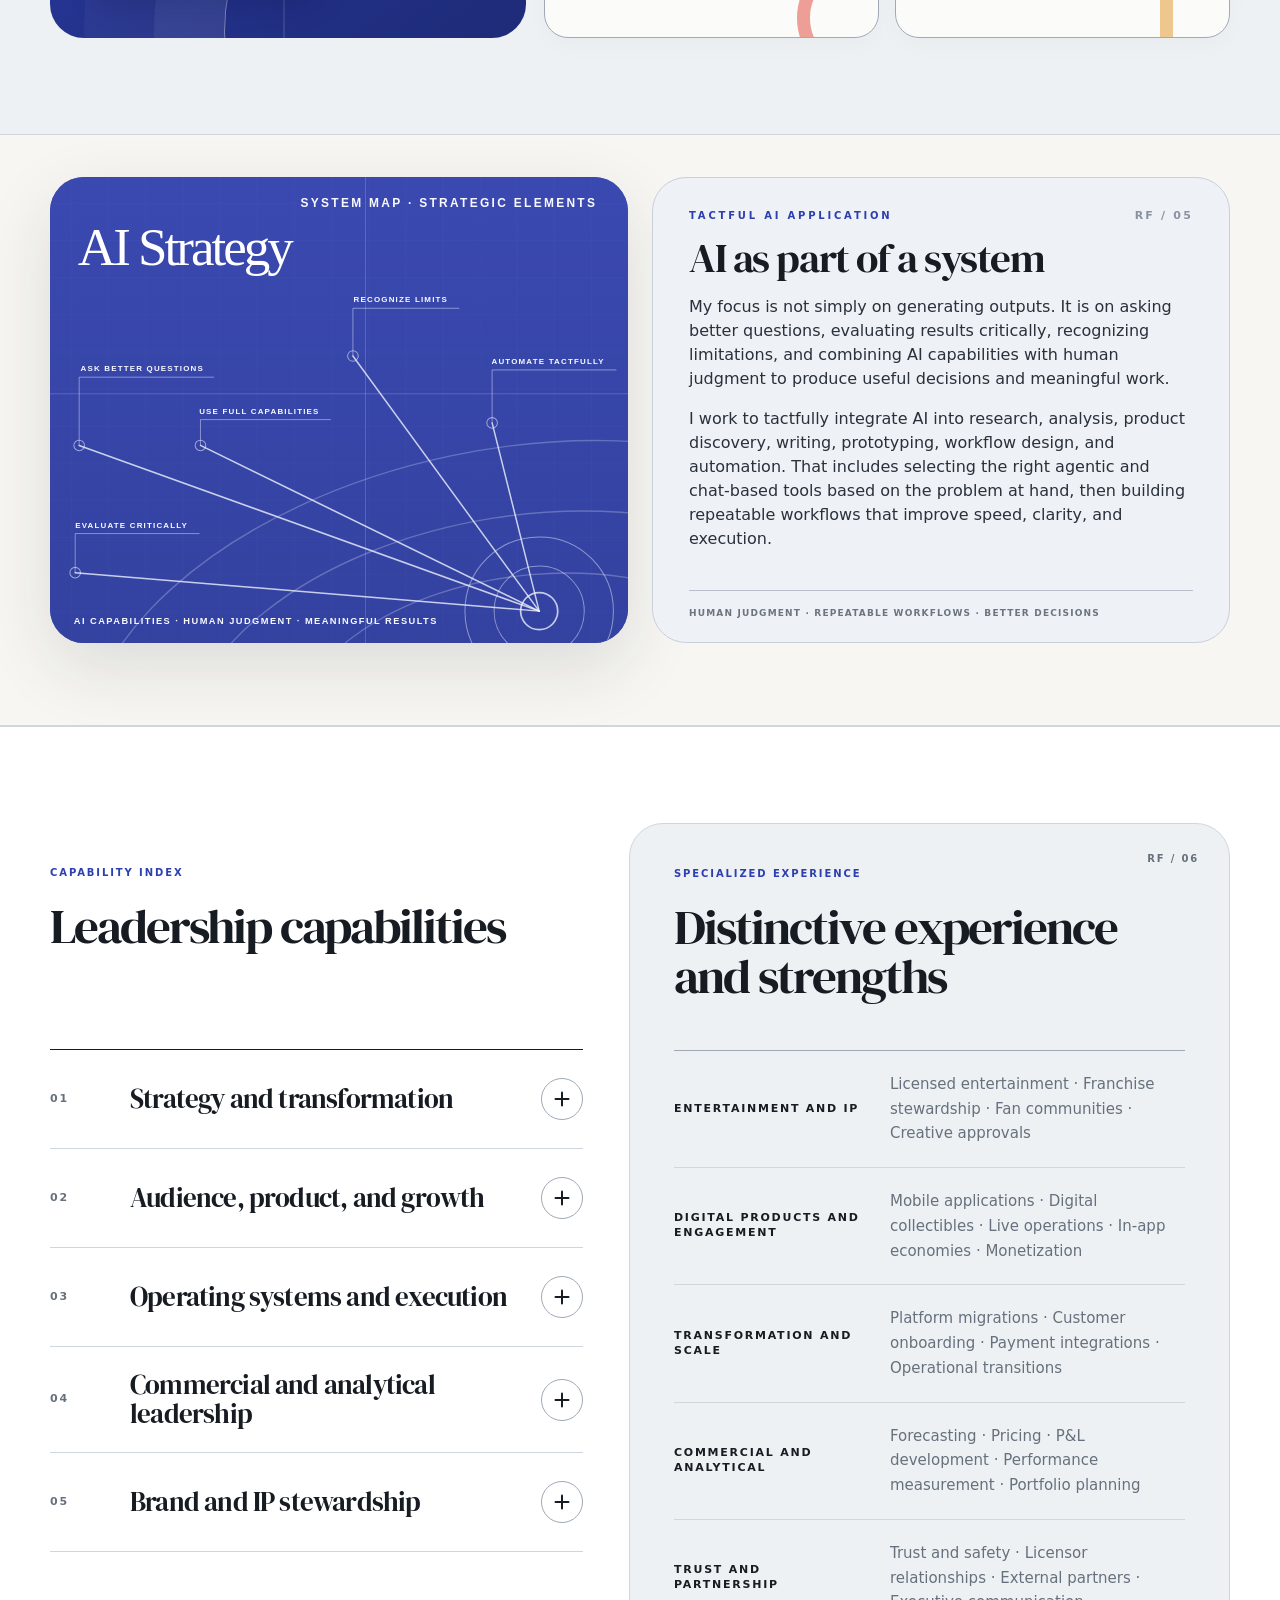
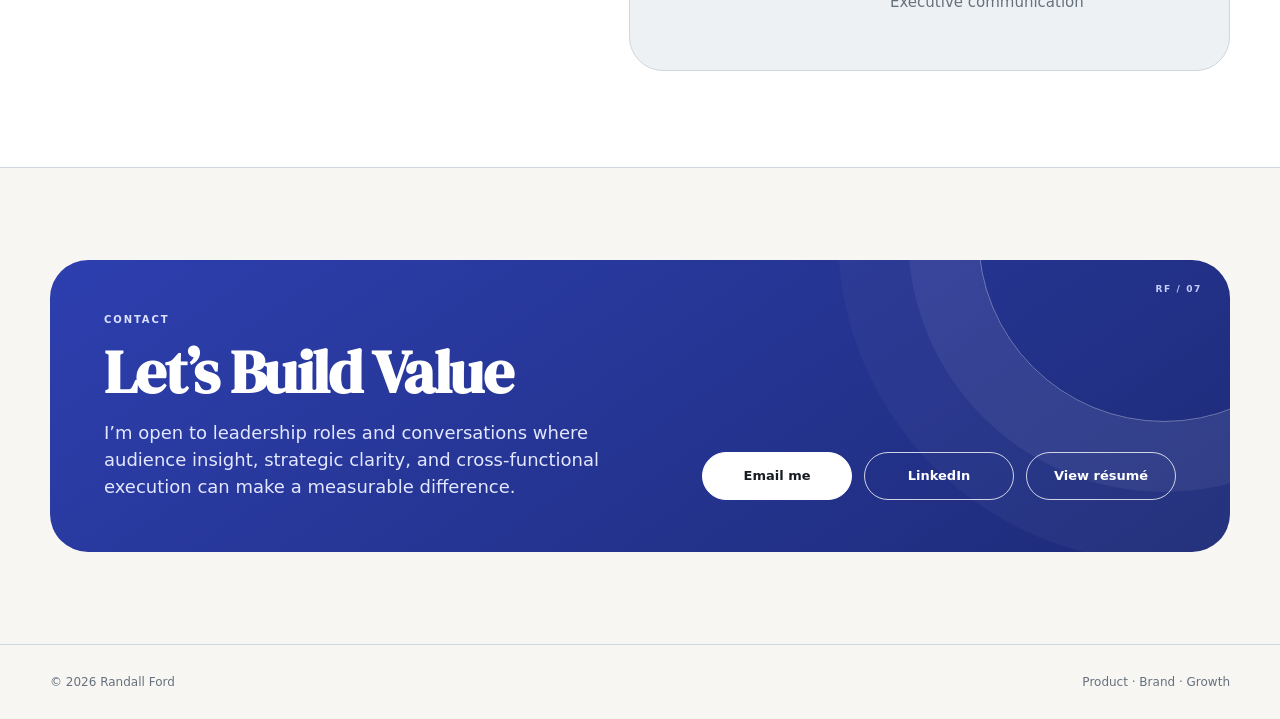
==== commit 60073f25: "Home Page Card Opacity Issue in Dark Mode Fix Home Page Card Opacity Issue in Dark Mode Fix" ====
--- a/index.html
+++ b/index.html
@@ -1927,6 +1927,7 @@
 }
 
 </style>
+<link rel="stylesheet" href="./assets/method-cards.css"/>
 </head>
 <body>
 <a class="skip" href="#main">Skip to content</a>
@@ -2134,26 +2135,30 @@
 <p>Each challenge calls for a tailored approach, but the methodology stays consistent: interpret the signals, find the constraint, create the response, and take action.</p>
 <a class="operating__about-link operating__about-link--button" href="about.html">More about my approach <span aria-hidden="true">→</span></a>
 </div>
-<div class="operating__steps">
-<article class="step step--triangle">
-<div class="step__num">01 / Listen</div>
-<h3>Interpret the signals</h3>
-<p>Behavior, Voice of Customer, expectations, and community signals.</p>
+<div class="operating__steps method-card-grid" aria-label="Product leadership approach">
+<article class="method-card method-card--listen">
+<div class="method-card__label">01 / Listen</div>
+<h3 class="method-card__title">Interpret the signals</h3>
+<p class="method-card__copy">Behavior, Voice of Customer, expectations, and community signals.</p>
+<span aria-hidden="true" class="method-card__accent"><svg focusable="false" viewBox="0 0 100 90"><path d="M50 7 L94 83 L6 83 Z"></path></svg></span>
 </article>
-<article class="step step--x">
-<div class="step__num">02 / Diagnose</div>
-<h3>Find the constraint</h3>
-<p>Separate visible symptoms from the underlying source of friction or risk.</p>
+<article class="method-card method-card--diagnose">
+<div class="method-card__label">02 / Diagnose</div>
+<h3 class="method-card__title">Find the constraint</h3>
+<p class="method-card__copy">Separate visible symptoms from the underlying source of friction or risk.</p>
+<span aria-hidden="true" class="method-card__accent"></span>
 </article>
-<article class="step step--circle">
-<div class="step__num">03 / Design</div>
-<h3>Create the response</h3>
-<p>Create the roadmap, requirements, workflow, and decision model the situation needs.</p>
+<article class="method-card method-card--design">
+<div class="method-card__label">03 / Design</div>
+<h3 class="method-card__title">Create the response</h3>
+<p class="method-card__copy">Create the roadmap, requirements, workflow, and decision model the situation needs.</p>
+<span aria-hidden="true" class="method-card__accent"></span>
 </article>
-<article class="step step--square">
-<div class="step__num">04 / Execute</div>
-<h3>Take action</h3>
-<p>Build trust, resolve dependencies, and move teams toward measurable outcomes.</p>
+<article class="method-card method-card--execute">
+<div class="method-card__label">04 / Execute</div>
+<h3 class="method-card__title">Take action</h3>
+<p class="method-card__copy">Build trust, resolve dependencies, and move teams toward measurable outcomes.</p>
+<span aria-hidden="true" class="method-card__accent"></span>
 </article>
 </div>
 </div>
--- a/assets/method-cards.css
+++ b/assets/method-cards.css
@@ -0,0 +1,227 @@
+/*
+  Shared methodology cards
+  Canonical source of truth for the Listen / Diagnose / Design / Execute cards
+  used on index.html and about.html.
+
+  The colors below are solid rendered colors rather than semi-transparent
+  overlays. That keeps the shapes visually consistent in both light and dark
+  color schemes.
+*/
+:root{
+  --method-card-surface:#FBFBF9;
+  --method-card-surface-hover:#FCFCFB;
+  --method-card-border:var(--line-dark,#9FAAB5);
+  --method-card-copy:#596572;
+  --method-card-shadow:0 8px 24px rgba(23,27,34,.025);
+  --method-card-shadow-hover:0 18px 42px rgba(27,34,48,.10);
+  --method-listen:#ABD1B5;
+  --method-diagnose:#A9BDEB;
+  --method-design:#ED9E97;
+  --method-execute:#EDC78E;
+}
+
+.method-card-grid{
+  display:grid;
+  grid-template-columns:repeat(2,minmax(0,1fr));
+  gap:16px;
+  min-width:0;
+}
+
+.method-card{
+  position:relative;
+  min-height:176px;
+  padding:24px 24px 22px;
+  border:1px solid var(--method-card-border);
+  border-radius:24px;
+  background:var(--method-card-surface);
+  color:var(--ink,#171B22);
+  overflow:hidden;
+  box-shadow:var(--method-card-shadow);
+  transform:translateY(0);
+  transition:transform .24s ease,box-shadow .24s ease,background-color .24s ease;
+  will-change:transform;
+}
+
+.method-card__label{
+  position:relative;
+  z-index:2;
+  margin:0 0 16px;
+  color:var(--muted,#66717D);
+  font-size:10px;
+  font-weight:900;
+  letter-spacing:.16em;
+  text-transform:uppercase;
+}
+
+.method-card__title{
+  position:relative;
+  z-index:2;
+  margin:0 0 8px;
+  color:var(--ink,#171B22);
+  font-family:var(--display,"DM Serif Display",Georgia,serif);
+  font-size:clamp(24px,2.05vw,31px);
+  font-weight:400;
+  line-height:1.03;
+  letter-spacing:-.02em;
+}
+
+.method-card__copy{
+  position:relative;
+  z-index:2;
+  max-width:92%;
+  margin:0;
+  color:var(--method-card-copy);
+  font-size:14.5px;
+  line-height:1.55;
+}
+
+.method-card__accent{
+  position:absolute;
+  z-index:1;
+  pointer-events:none;
+  opacity:1;
+  transform-origin:50% 50%;
+  transition:transform .24s ease;
+  will-change:transform;
+}
+
+/* Listen — open triangle */
+.method-card--listen .method-card__accent{
+  right:-18px;
+  bottom:-25px;
+  width:112px;
+  height:100px;
+}
+.method-card--listen .method-card__accent svg{
+  display:block;
+  width:100%;
+  height:100%;
+  overflow:visible;
+}
+.method-card--listen .method-card__accent path{
+  fill:none;
+  stroke:var(--method-listen);
+  stroke-width:13;
+  stroke-linecap:round;
+  stroke-linejoin:round;
+  vector-effect:non-scaling-stroke;
+}
+
+/* Diagnose — X */
+.method-card--diagnose .method-card__accent{
+  right:-3px;
+  bottom:-7px;
+  width:78px;
+  height:78px;
+}
+.method-card--diagnose .method-card__accent::before,
+.method-card--diagnose .method-card__accent::after{
+  content:"";
+  position:absolute;
+  left:32px;
+  top:-5px;
+  width:14px;
+  height:94px;
+  border-radius:999px;
+  background:var(--method-diagnose);
+}
+.method-card--diagnose .method-card__accent::before{transform:rotate(45deg)}
+.method-card--diagnose .method-card__accent::after{transform:rotate(-45deg)}
+
+/* Design — circle */
+.method-card--design .method-card__accent{
+  right:-39px;
+  bottom:-41px;
+  width:120px;
+  height:120px;
+  border:13px solid var(--method-design);
+  border-radius:50%;
+}
+
+/* Execute — rounded corner */
+.method-card--execute .method-card__accent{
+  right:-31px;
+  bottom:-31px;
+  width:100px;
+  height:100px;
+  border:13px solid var(--method-execute);
+  border-radius:25px 0 0 0;
+}
+
+@media (hover:hover) and (pointer:fine){
+  .method-card:hover{
+    transform:translateY(-4px);
+    box-shadow:var(--method-card-shadow-hover);
+    background:var(--method-card-surface-hover);
+  }
+  .method-card:hover .method-card__accent{
+    transform:scale(1.08) rotate(2deg);
+  }
+}
+
+@media(max-width:1240px){
+  .method-card{min-height:164px;padding:21px 21px 19px}
+  .method-card__title{font-size:clamp(22px,2.1vw,27px)}
+  .method-card__copy{font-size:14px}
+}
+
+@media(max-width:1020px){
+  .method-card-grid{gap:12px}
+  .method-card{min-height:158px;padding:19px 18px 17px;border-radius:20px}
+  .method-card__label{margin-bottom:12px}
+  .method-card__title{font-size:22px}
+  .method-card__copy{font-size:13.5px;line-height:1.5}
+}
+
+@media(max-width:860px){
+  .method-card{min-height:164px}
+}
+
+@media(max-width:620px){
+  .method-card-grid{grid-template-columns:1fr;gap:12px}
+  .method-card{min-height:142px;padding:21px 21px 19px}
+  .method-card__title{font-size:26px}
+  .method-card__copy{font-size:14.5px;max-width:85%}
+}
+
+@media(max-width:420px){
+  .method-card__title{font-size:24px}
+}
+
+@media(max-width:360px){
+  .method-card{padding:19px 18px 17px}
+  .method-card__title{font-size:22px}
+}
+
+@media (prefers-color-scheme:dark){
+  :root{
+    --method-card-surface:#171D26;
+    --method-card-surface-hover:#202733;
+    --method-card-border:#596575;
+    --method-card-copy:#A9B3C0;
+    --method-card-shadow:0 8px 24px rgba(0,0,0,.16);
+    --method-card-shadow-hover:0 18px 42px rgba(0,0,0,.34);
+  }
+}
+
+/* The About page also sets data-theme explicitly on navigation/page restore. */
+html[data-theme="dark"]{
+  --method-card-surface:#171D26;
+  --method-card-surface-hover:#202733;
+  --method-card-border:#596575;
+  --method-card-copy:#A9B3C0;
+  --method-card-shadow:0 8px 24px rgba(0,0,0,.16);
+  --method-card-shadow-hover:0 18px 42px rgba(0,0,0,.34);
+}
+
+@media (prefers-reduced-motion:reduce){
+  .method-card,
+  .method-card__accent{
+    transition:none;
+    will-change:auto;
+  }
+  .method-card:hover,
+  .method-card:hover .method-card__accent{
+    transform:none;
+  }
+}
